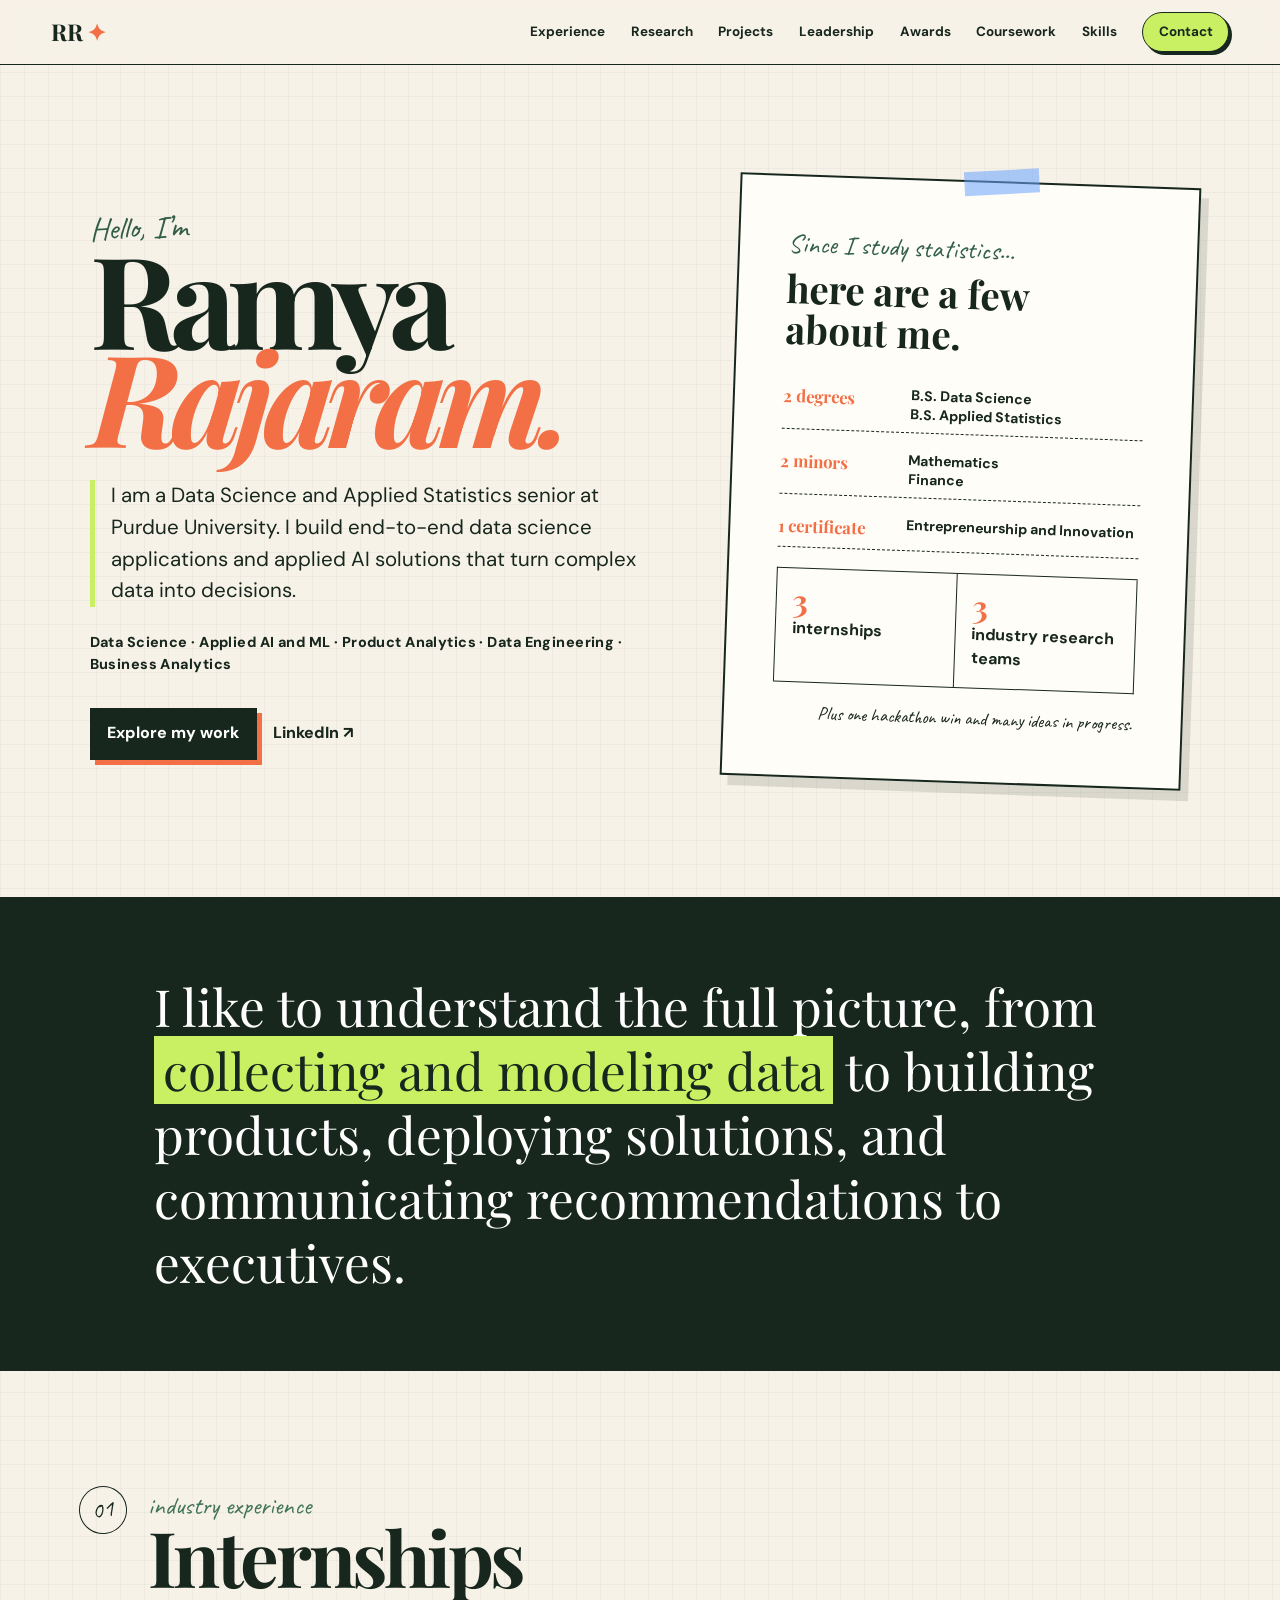
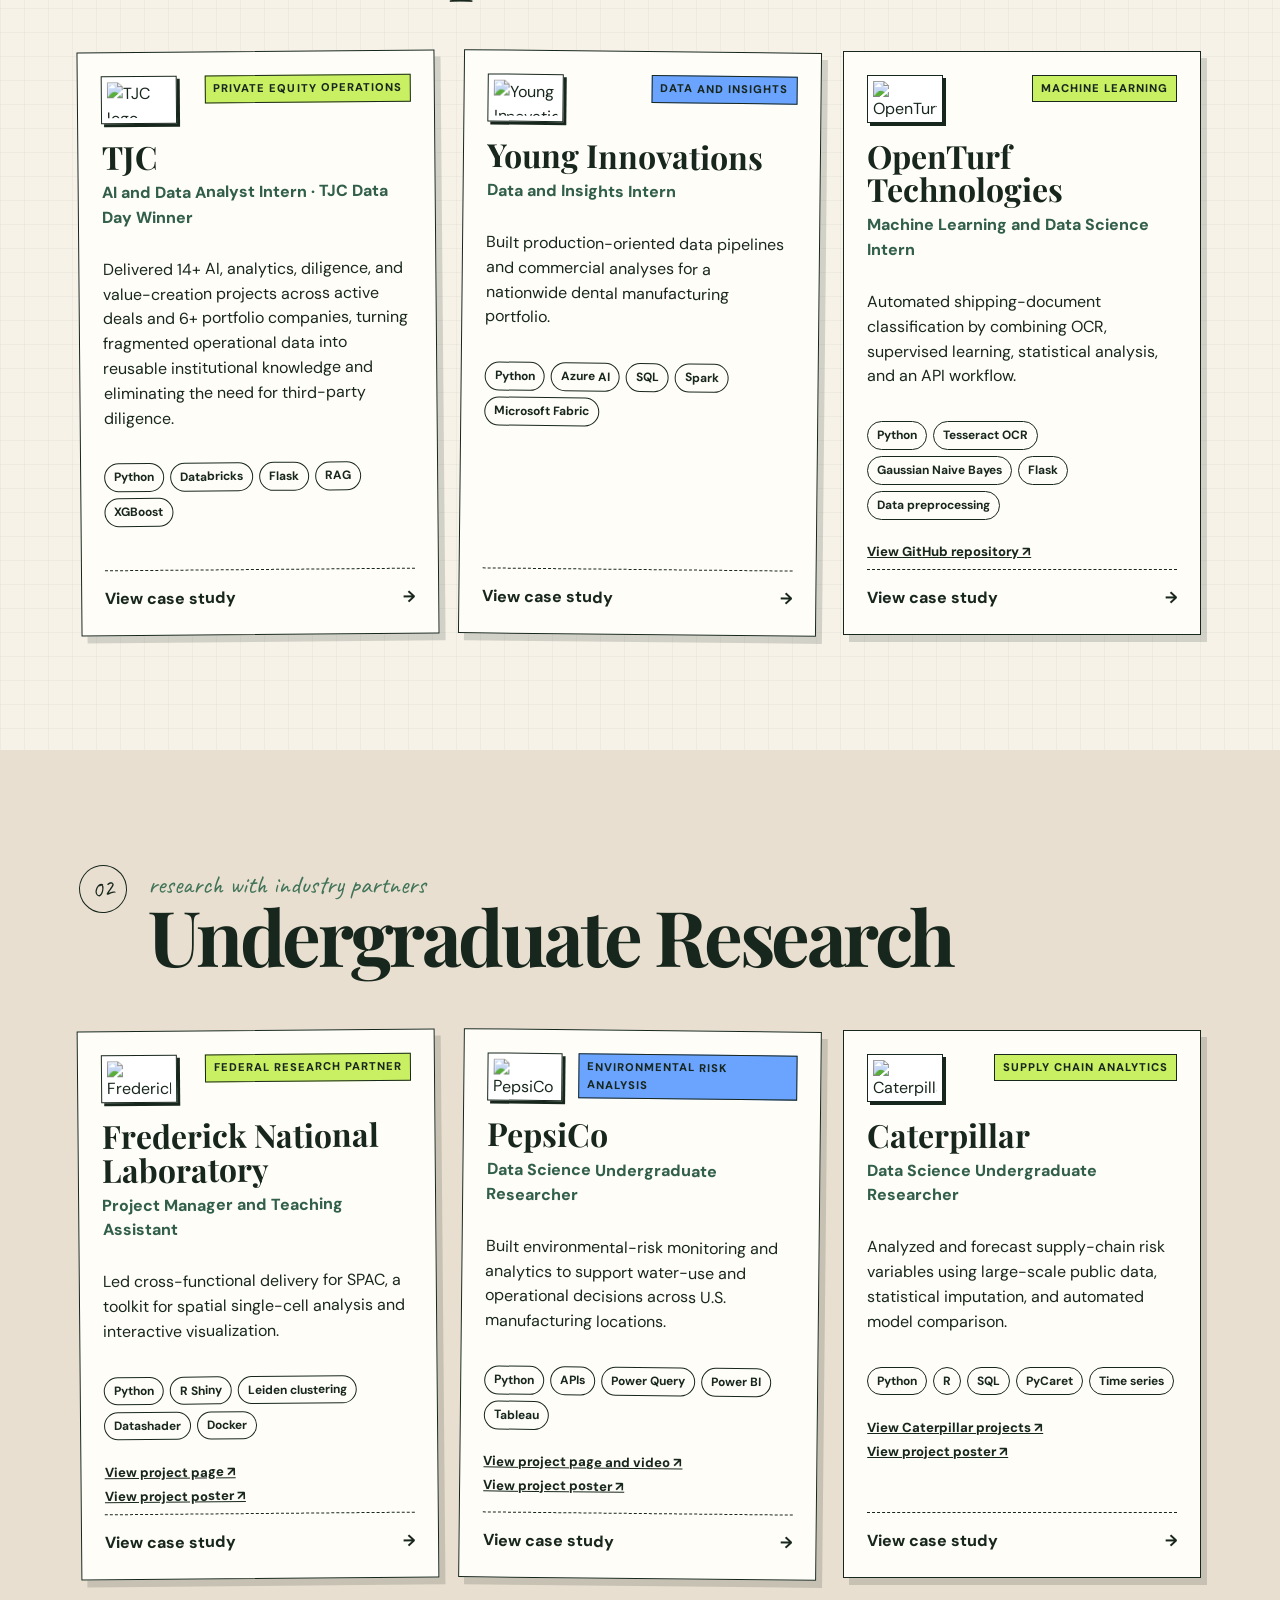
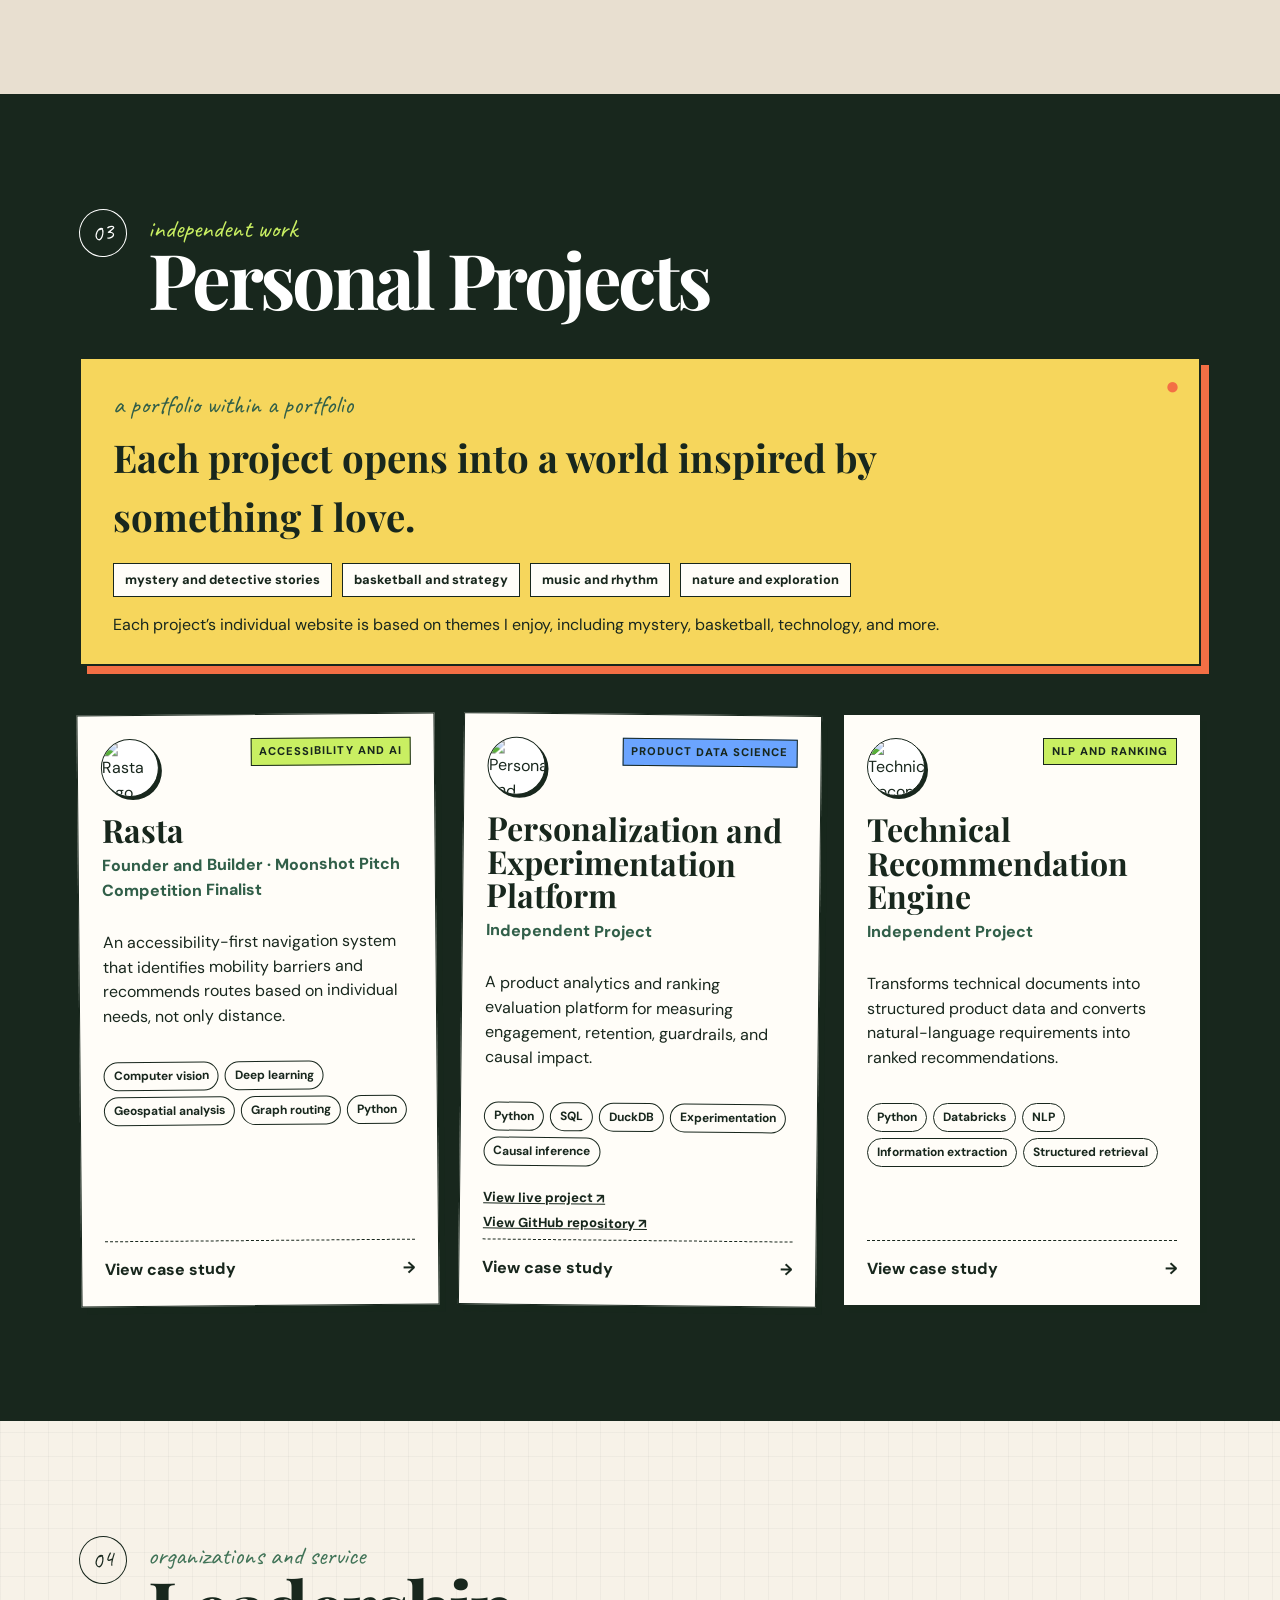
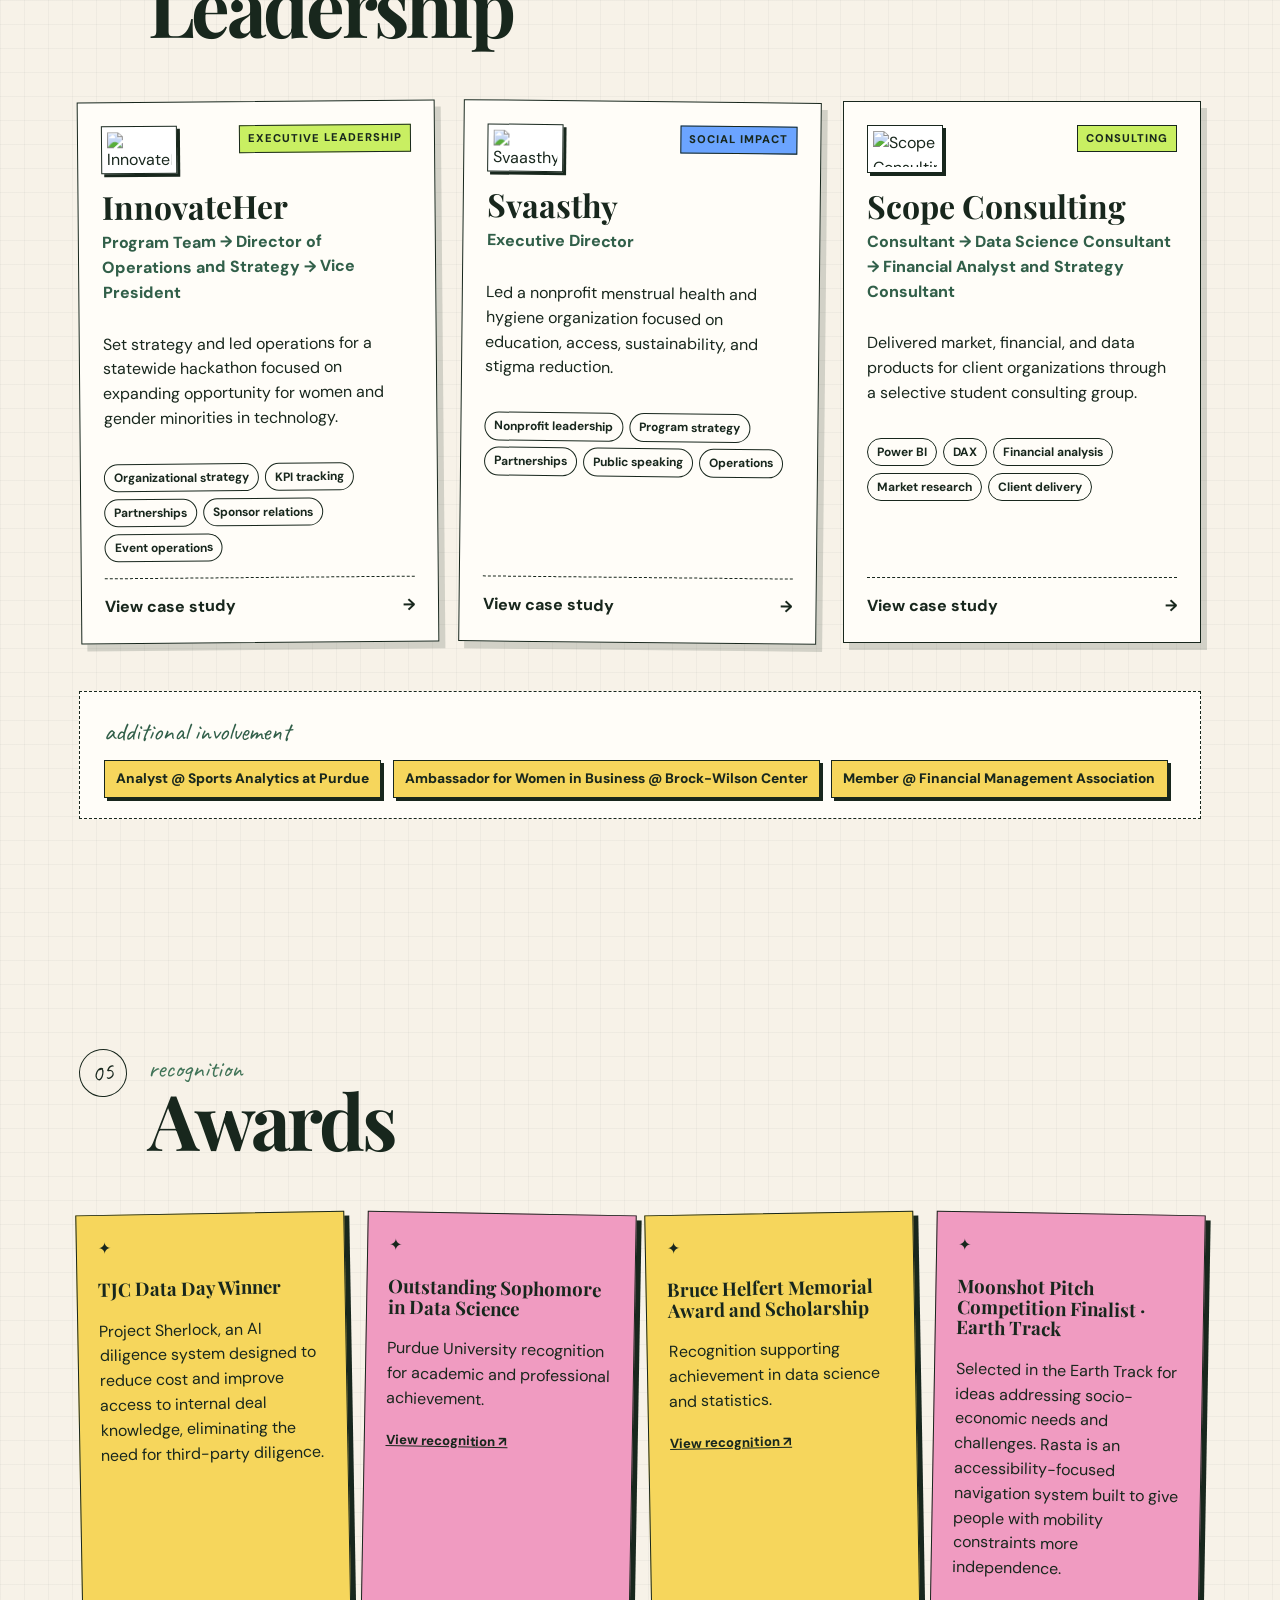
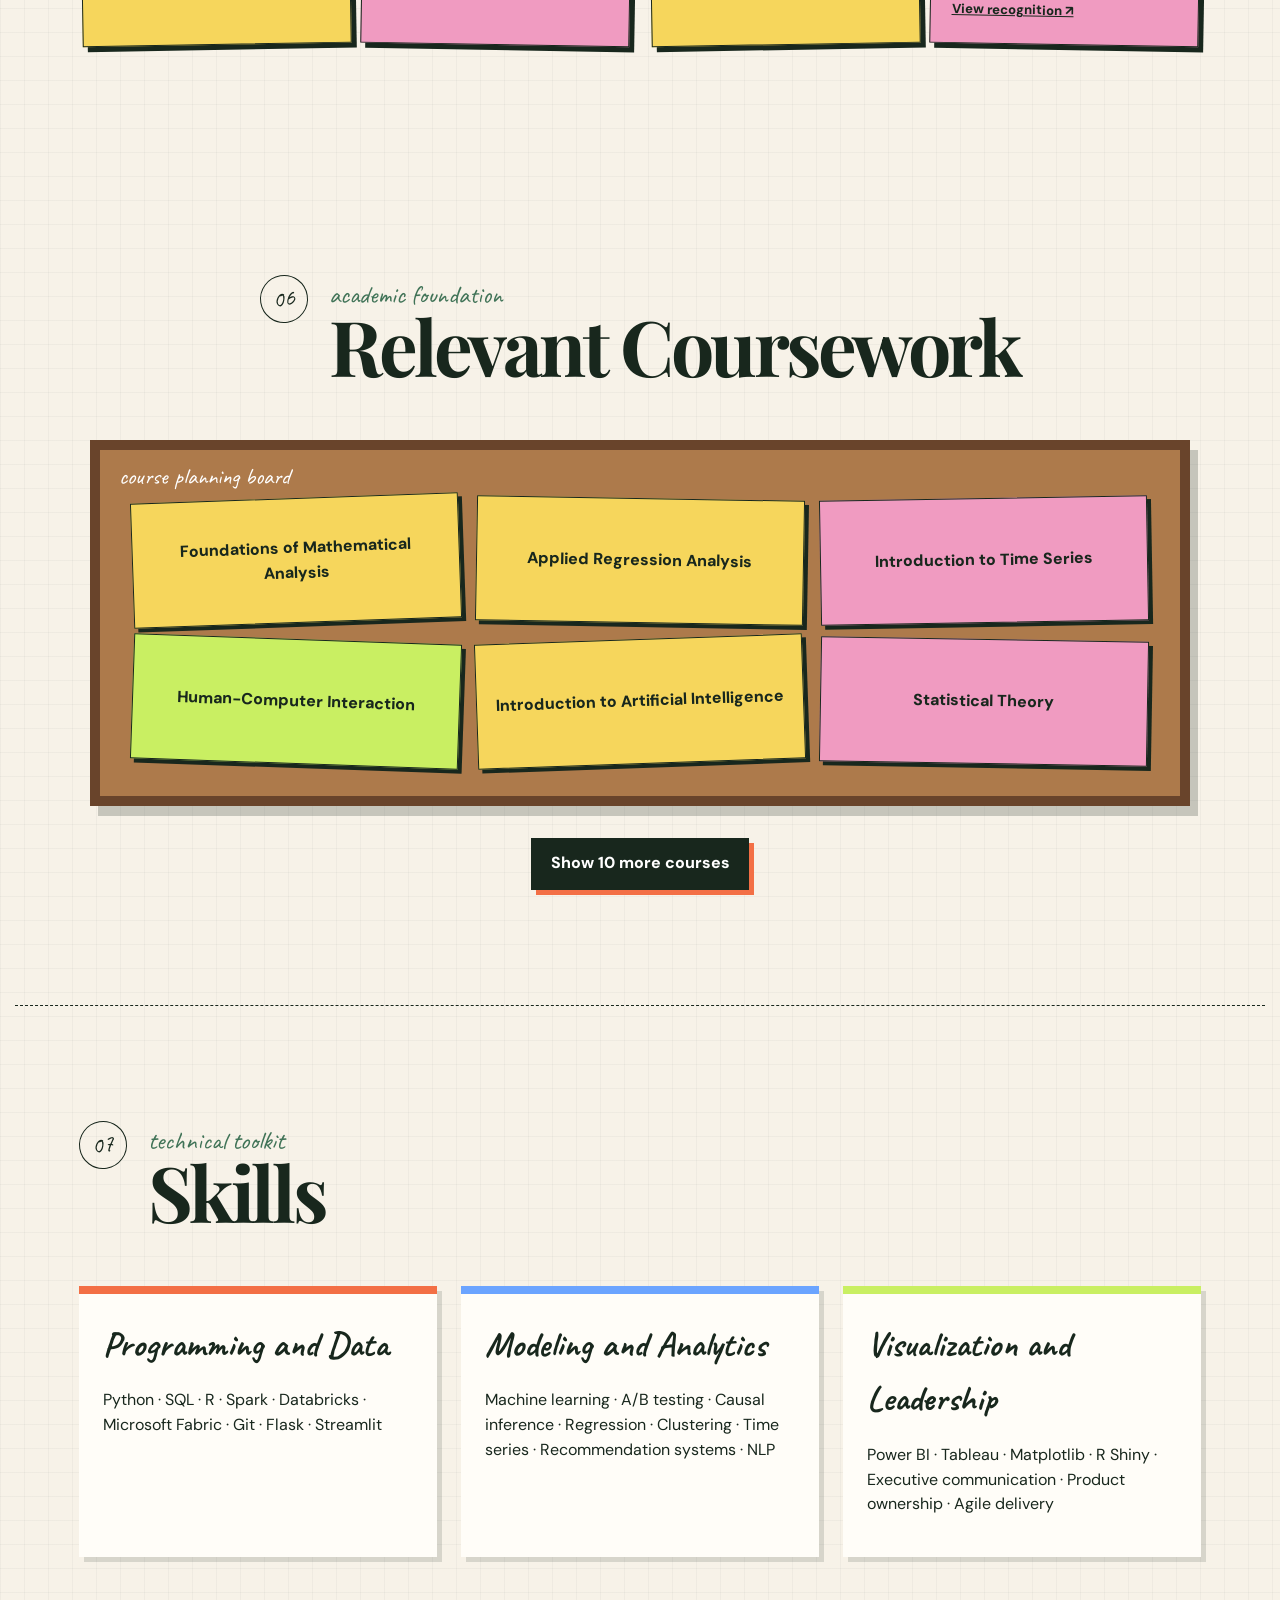
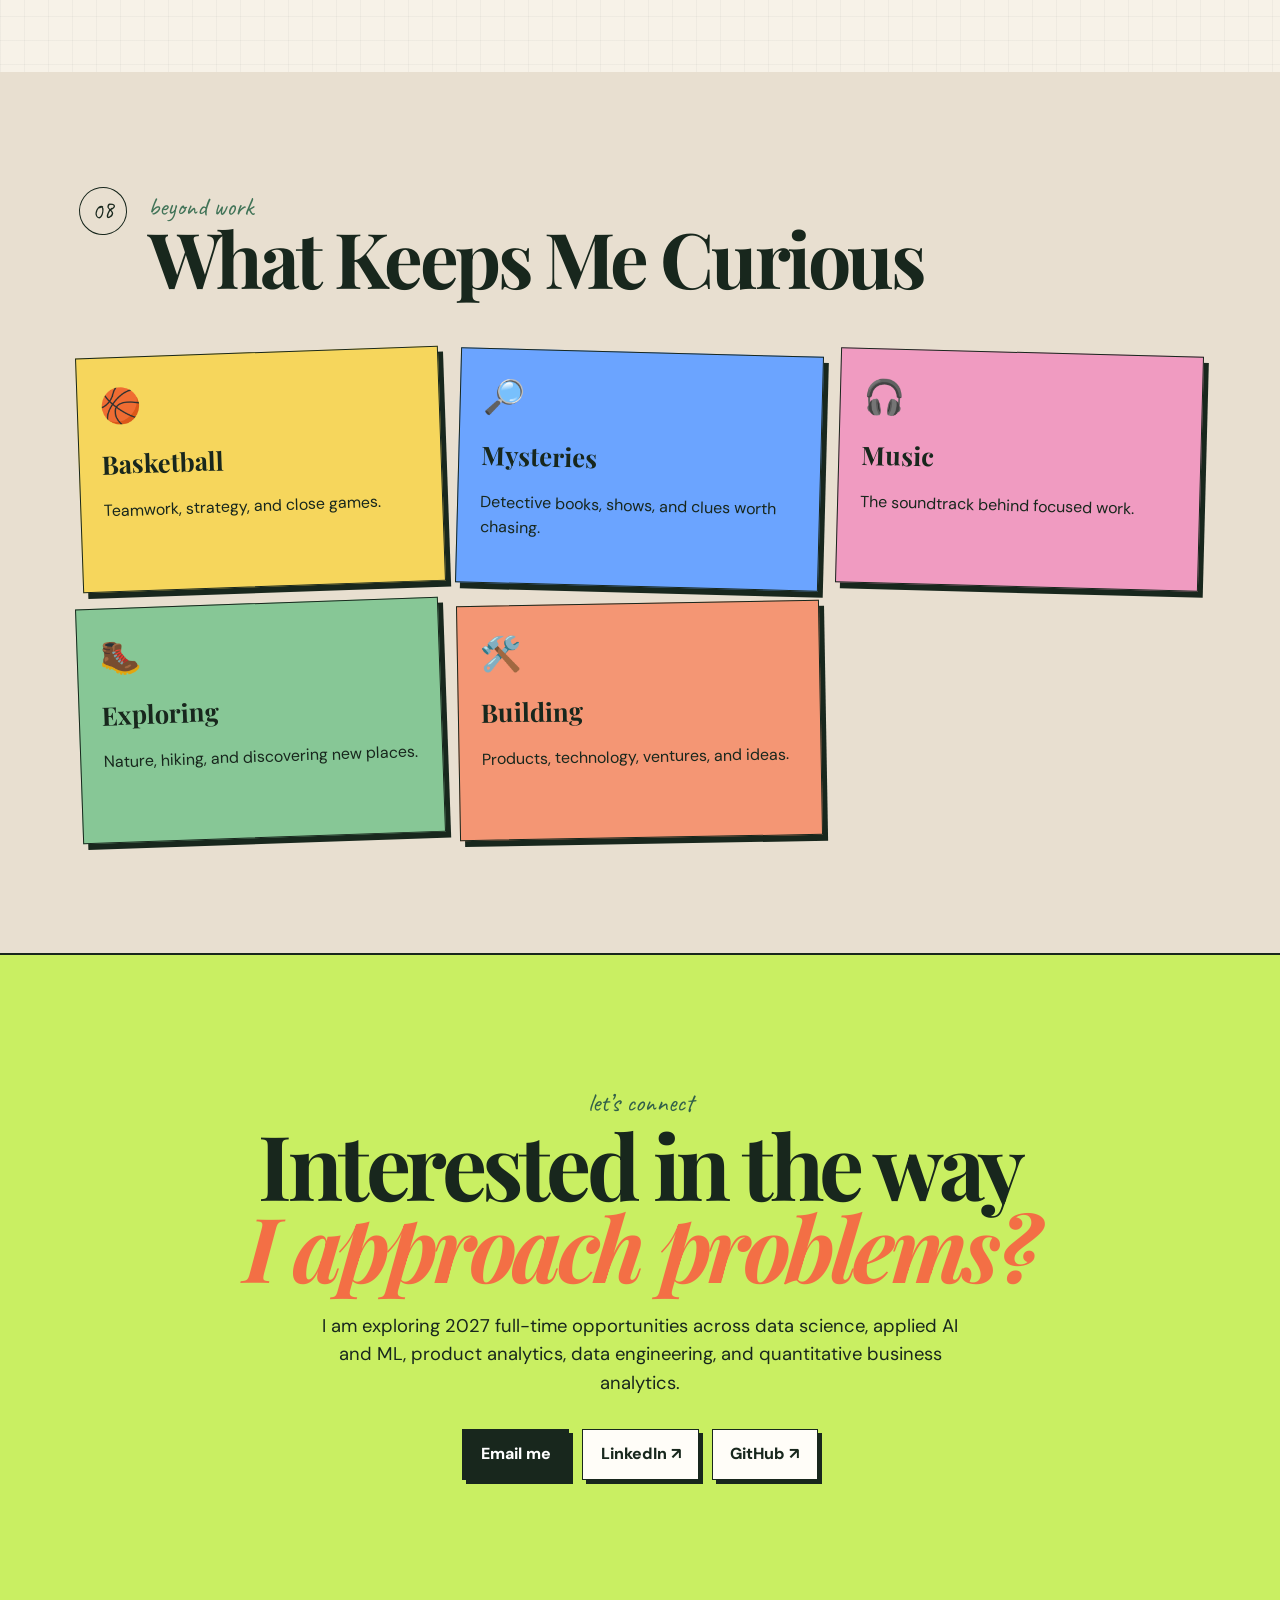
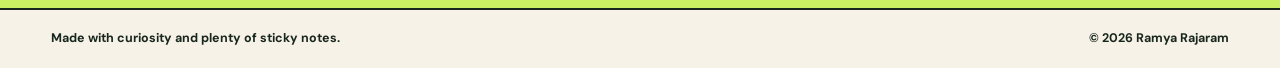
==== index.html @ 597811dc "v2" ====
<!doctype html><html lang="en"><head><meta charset="utf-8"><meta name="viewport" content="width=device-width,initial-scale=1"><meta name="description" content="Ramya Rajaram: data science, applied statistics, machine learning, analytics, and product leadership."><title>Ramya Rajaram | Data Science, Analytics and ML</title><link rel="preconnect" href="https://fonts.googleapis.com"><link rel="preconnect" href="https://fonts.gstatic.com" crossorigin><link href="https://fonts.googleapis.com/css2?family=Caveat:wght@500;600;700&family=DM+Sans:wght@400;500;600;700&family=Playfair+Display:ital,wght@0,700;1,700&display=swap" rel="stylesheet"><link rel="stylesheet" href="styles.css"></head><body>
<a class="skip-link" href="#main">Skip to content</a><header class="site-header"><a class="wordmark" href="#top" aria-label="Ramya Rajaram home">RR<span>✦</span></a><button class="menu-button" aria-expanded="false" aria-controls="site-nav">Explore</button><nav id="site-nav"><a href="#experience">Experience</a><a href="#research">Research</a><a href="#projects">Projects</a><a href="#leadership">Leadership</a><a href="#awards">Awards</a><a href="#coursework">Coursework</a><a href="#skills">Skills</a><a class="contact-pill" href="#contact">Contact</a></nav></header>
<main id="main"><section class="hero" id="top"><div class="hero-copy"><p class="eyebrow">Hello, I’m</p><h1>Ramya<br><span>Rajaram.</span></h1><p class="intro">I am a Data Science and Applied Statistics senior at Purdue University. I build end-to-end data science applications and applied AI solutions that turn complex data into decisions.</p><p class="candidate-line">Data Science · Applied AI and ML · Product Analytics · Data Engineering · Business Analytics</p><div class="hero-actions"><a class="button primary" href="#experience">Explore my work</a><a class="button text-button" href="https://www.linkedin.com/in/ramya-rajaram-6606b0232" target="_blank" rel="noreferrer">LinkedIn ↗</a></div></div><aside class="stats-card"><p class="scribble">Since I study statistics...</p><h2>here are a few<br>about me.</h2><div class="academic-list"><div><strong>2 degrees</strong><span>B.S. Data Science<br>B.S. Applied Statistics</span></div><div><strong>2 minors</strong><span>Mathematics<br>Finance</span></div><div><strong>1 certificate</strong><span>Entrepreneurship and Innovation</span></div></div><div class="stat-grid compact-stats"><div><strong>3</strong><span>internships</span></div><div><strong>3</strong><span>industry research teams</span></div></div><p class="fine-print">Plus one hackathon win and many ideas in progress.</p></aside></section>
<section class="manifesto"><p>I like to understand the full picture, from <mark>collecting and modeling data</mark> to building products, deploying solutions, and communicating recommendations to executives.</p></section>
<section class="page-section portfolio-section" id="experience"><div class="section-heading"><span class="section-number">01</span><div><p class="handwritten">industry experience</p><h2>Internships</h2></div></div><div class="card-grid" id="internship-cards"></div></section>
<section class="page-section portfolio-section research-bg" id="research"><div class="section-heading"><span class="section-number">02</span><div><p class="handwritten">research with industry partners</p><h2>Undergraduate Research</h2></div></div><div class="card-grid" id="research-cards"></div></section>
<section class="page-section projects-section" id="projects"><div class="section-heading light-heading"><span class="section-number">03</span><div><p class="handwritten">independent work</p><h2>Personal Projects</h2></div></div><div class="project-worlds-note"><span class="pin">●</span><p class="handwritten">a portfolio within a portfolio</p><h3>Each project opens into a world inspired by something I love.</h3><div class="interest-reel" aria-label="Project themes inspired by Ramya's interests"><span>mystery and detective stories</span><span>basketball and strategy</span><span>music and rhythm</span><span>nature and exploration</span></div><p>Each project’s individual website is based on themes I enjoy, including mystery, basketball, technology, and more.</p></div><div class="card-grid" id="project-cards"></div></section>
<section class="page-section portfolio-section" id="leadership"><div class="section-heading"><span class="section-number">04</span><div><p class="handwritten">organizations and service</p><h2>Leadership</h2></div></div><div class="card-grid" id="leadership-cards"></div><div class="involvement-note"><p class="handwritten">additional involvement</p><div class="involvement-list"><span>Analyst @ Sports Analytics at Purdue</span><span>Ambassador for Women in Business @ Brock-Wilson Center</span><span>Member @ Financial Management Association</span></div></div></section>
<section class="page-section awards-section" id="awards"><div class="section-heading"><span class="section-number">05</span><div><p class="handwritten">recognition</p><h2>Awards</h2></div></div><div class="award-grid" id="award-cards"></div></section>
<section class="page-section coursework-section" id="coursework"><div class="section-heading"><span class="section-number">06</span><div><p class="handwritten">academic foundation</p><h2>Relevant Coursework</h2></div></div><div class="course-board-frame"><span class="board-label handwritten">course planning board</span><div class="sticky-board home-board" id="course-board-home"></div></div><button class="course-button" id="open-courses" aria-expanded="false">Show more coursework</button></section>
<section class="page-section skills-section" id="skills"><div class="section-heading"><span class="section-number">07</span><div><p class="handwritten">technical toolkit</p><h2>Skills</h2></div></div><div class="skills-board"><article><h3>Programming and Data</h3><p>Python · SQL · R · Spark · Databricks · Microsoft Fabric · Git · Flask · Streamlit</p></article><article><h3>Modeling and Analytics</h3><p>Machine learning · A/B testing · Causal inference · Regression · Clustering · Time series · Recommendation systems · NLP</p></article><article><h3>Visualization and Leadership</h3><p>Power BI · Tableau · Matplotlib · R Shiny · Executive communication · Product ownership · Agile delivery</p></article></div></section>
<section class="page-section hobbies-section" id="hobbies"><div class="section-heading"><span class="section-number">08</span><div><p class="handwritten">beyond work</p><h2>What Keeps Me Curious</h2></div></div><div class="hobby-wall"><article class="hobby yellow"><span>🏀</span><h3>Basketball</h3><p>Teamwork, strategy, and close games.</p></article><article class="hobby blue"><span>🔎</span><h3>Mysteries</h3><p>Detective books, shows, and clues worth chasing.</p></article><article class="hobby pink"><span>🎧</span><h3>Music</h3><p>The soundtrack behind focused work.</p></article><article class="hobby green"><span>🥾</span><h3>Exploring</h3><p>Nature, hiking, and discovering new places.</p></article><article class="hobby coral"><span>🛠️</span><h3>Building</h3><p>Products, technology, ventures, and ideas.</p></article></div></section>
<section class="contact-section" id="contact"><p class="handwritten">let’s connect</p><h2>Interested in the way<br><em>I approach problems?</em></h2><p>I am exploring 2027 full-time opportunities across data science, applied AI and ML, product analytics, data engineering, and quantitative business analytics.</p><div class="contact-actions"><a href="mailto:ramyarakr4@gmail.com">Email me</a><a href="https://www.linkedin.com/in/ramya-rajaram-6606b0232" target="_blank" rel="noreferrer">LinkedIn ↗</a><a href="https://github.com/ramyarakr" target="_blank" rel="noreferrer">GitHub ↗</a></div></section></main>
<footer><span>Made with curiosity and plenty of sticky notes.</span><span>© <span id="year"></span> Ramya Rajaram</span></footer><script src="content.js"></script><script src="script.js"></script></body></html>
---- styles.css ----
:root{--ink:#18271d;--paper:#f7f2e8;--cream:#fffdf8;--lime:#c9ef62;--orange:#f36f45;--blue:#6ba4ff;--pink:#f09bc1;--yellow:#f6d65c;--green:#87c796;--line:rgba(24,39,29,.22);--shadow:8px 10px 0 rgba(24,39,29,.13)}

*{box-sizing:border-box}
html{scroll-behavior:smooth}
body{margin:0;background:var(--paper);color:var(--ink);font-family:"DM Sans",sans-serif;font-size:16px;line-height:1.55;background-image:linear-gradient(rgba(24,39,29,.035) 1px,transparent 1px),linear-gradient(90deg,rgba(24,39,29,.035) 1px,transparent 1px);background-size:24px 24px}
a{color:inherit}
button{font:inherit}
.skip-link{position:absolute;top:-80px;left:1rem;background:var(--ink);color:white;padding:.7rem 1rem;z-index:100}
.skip-link:focus{top:1rem}
.site-header{position:sticky;top:0;z-index:50;display:flex;align-items:center;justify-content:space-between;padding:.75rem clamp(1rem,4vw,4rem);border-bottom:1.5px solid var(--ink);background:rgba(247,242,232,.94);backdrop-filter:blur(12px)}
.wordmark{display:flex;align-items:center;gap:.25rem;font-family:"Playfair Display",serif;font-size:1.45rem;font-weight:700;text-decoration:none}
.wordmark span{color:var(--orange)}
nav{display:flex;align-items:center;gap:clamp(.75rem,2vw,1.7rem)}
nav a{font-size:.84rem;font-weight:700;text-decoration:none;white-space:nowrap}
nav a:not(.contact-pill):hover{text-decoration:underline;text-decoration-thickness:2px;text-underline-offset:5px}
.contact-pill{padding:.55rem .95rem;border:1.5px solid var(--ink);border-radius:999px;background:var(--lime);box-shadow:3px 3px 0 var(--ink)}
.menu-button{display:none;border:1.5px solid var(--ink);background:var(--cream);padding:.45rem .7rem;font-weight:700}
.hero{min-height:calc(100vh - 68px);position:relative;display:grid;grid-template-columns:1.1fr .9fr;align-items:center;gap:clamp(2rem,6vw,7rem);max-width:1400px;margin:auto;padding:clamp(4rem,8vw,8rem) clamp(1.25rem,7vw,7rem);overflow:hidden}
.hero-copy{position:relative;z-index:2}
.eyebrow,.handwritten,.scribble{font-family:"Caveat",cursive}
.eyebrow{font-size:2rem;margin:0 0 -.3rem;color:#325e47;transform:rotate(-2deg);display:inline-block}
.hero h1{font-family:"Playfair Display",serif;font-size:clamp(4.6rem,10vw,9rem);line-height:.77;letter-spacing:-.07em;margin:0 0 2.2rem}
.hero h1 span{color:var(--orange);font-style:italic}
.intro{font-size:clamp(1.05rem,1.6vw,1.28rem);max-width:670px;border-left:5px solid var(--lime);padding-left:1rem}
.hero-actions{display:flex;gap:1rem;align-items:center;margin-top:2rem;flex-wrap:wrap}
.button{font-weight:800;text-decoration:none}
.primary{background:var(--ink);color:white;padding:.85rem 1.1rem;box-shadow:5px 5px 0 var(--orange)}
.text-button span{font-size:1.3rem}
.stats-card{position:relative;background:var(--cream);padding:clamp(1.6rem,4vw,3rem);border:2px solid var(--ink);box-shadow:var(--shadow);transform:rotate(2deg)}
.stats-card:after{content:"";position:absolute;width:75px;height:24px;background:rgba(107,164,255,.55);top:-13px;right:35%;transform:rotate(-5deg)}
.scribble{font-size:1.65rem;margin:0;color:#315f49}
.stats-card h2{font-family:"Playfair Display",serif;font-size:clamp(1.8rem,3vw,2.8rem);line-height:1.05;margin:.15rem 0 1.6rem}
.stat-grid{display:grid;grid-template-columns:1fr 1fr;border-top:1.5px solid var(--ink);border-left:1.5px solid var(--ink)}
.stat-grid div{display:flex;flex-direction:column;padding:1rem;border-right:1.5px solid var(--ink);border-bottom:1.5px solid var(--ink)}
.stat-grid strong{font-family:"Playfair Display",serif;color:var(--orange);font-size:2.6rem;line-height:1}
.stat-grid span{font-weight:700}
.fine-print{font-family:"Caveat",cursive;font-size:1.15rem;margin:1rem 0 0;text-align:right}
.tape-one{position:absolute;right:3%;bottom:12%;width:120px;height:32px;background:rgba(246,214,92,.65);transform:rotate(-40deg)}
.doodle-arrow{position:absolute;bottom:7%;left:52%;font-family:"Caveat",cursive;font-size:5rem;transform:rotate(30deg);color:var(--orange)}
.manifesto{background:var(--ink);color:white;padding:clamp(3rem,6vw,6rem) clamp(1.5rem,12vw,12rem)}
.manifesto p{max-width:1120px;margin:auto;font-family:"Playfair Display",serif;font-size:clamp(1.8rem,4vw,3.7rem);line-height:1.25}
.manifesto mark{background:var(--lime);color:var(--ink);padding:0 .18em}
.page-section{max-width:1250px;margin:auto;padding:clamp(5rem,9vw,9rem) clamp(1.25rem,5vw,4rem);scroll-margin-top:65px}
.section-heading{display:flex;align-items:flex-start;gap:1.3rem;margin-bottom:3.5rem}
.section-number{font-family:"Caveat",cursive;font-size:1.5rem;border:1.5px solid var(--ink);border-radius:50%;width:48px;height:48px;display:grid;place-items:center;transform:rotate(-9deg);flex:0 0 auto}
.handwritten{font-size:1.6rem;color:#407357;margin:0 0 -.5rem}
.section-heading h2{font-family:"Playfair Display",serif;font-size:clamp(2.8rem,6vw,5.5rem);line-height:1;margin:0;letter-spacing:-.045em}
.timeline{display:grid;grid-template-columns:repeat(3,1fr);gap:2rem}
.experience-card{background:var(--cream);border:1.5px solid var(--ink);padding:1.7rem;box-shadow:7px 7px 0 rgba(24,39,29,.13);position:relative}
.experience-card:before{content:"";position:absolute;height:23px;width:70px;background:rgba(240,155,193,.55);top:-12px;left:calc(50% - 35px)}
.tilt-left{transform:rotate(-1deg)}
.tilt-right{transform:rotate(1.5deg)}
.card-label{display:inline-block;font-size:.72rem;letter-spacing:.13em;font-weight:800;padding:.3rem .5rem;border:1px solid var(--ink);margin:0}
.industry{background:var(--blue)}
.research{background:var(--lime)}
.leadership{background:var(--yellow)}
.experience-card h3{font-family:"Playfair Display",serif;font-size:1.7rem;line-height:1.1;margin:1rem 0 .2rem}
.organization{font-weight:800;margin-top:0;color:#315f49}
.experience-card ul{padding-left:1.1rem;margin-bottom:0;font-size:.92rem}
.projects-section{max-width:none;background:var(--ink);color:white;padding-left:max(1.25rem,calc((100vw - 1250px)/2 + 4rem));padding-right:max(1.25rem,calc((100vw - 1250px)/2 + 4rem))}
.light-heading .section-number{border-color:white}
.light-heading .handwritten{color:var(--lime)}
.project-grid{display:grid;grid-template-columns:1.2fr 1fr;gap:1.5rem}
.project-card{background:var(--cream);color:var(--ink);padding:1.5rem;border:2px solid white;box-shadow:7px 7px 0 var(--orange)}
.project-card.featured{grid-row:span 2}
.project-top{display:flex;justify-content:space-between;font-size:.74rem;font-weight:800;letter-spacing:.1em}
.project-card h3{font-family:"Playfair Display",serif;font-size:clamp(1.8rem,3vw,3rem);line-height:1.05;margin:1.4rem 0 .7rem}
.project-card p{max-width:680px}
.tags{display:flex;gap:.5rem;flex-wrap:wrap;margin-top:1.2rem}
.tags span{border:1px solid var(--ink);border-radius:999px;padding:.25rem .55rem;font-size:.72rem;font-weight:700}
.project-visual{margin:1.5rem 0 1rem;min-height:135px;background:#e9e2d5;border:1.5px solid var(--ink);position:relative;overflow:hidden}
.featured .project-visual{min-height:330px}
.route-visual{display:flex;align-items:center;justify-content:center;gap:.7rem;background:repeating-linear-gradient(45deg,#e7f1dd,#e7f1dd 14px,#dce9d2 14px,#dce9d2 28px)}
.route-visual span{width:45px;height:45px;border-radius:50%;background:var(--ink);color:white;display:grid;place-items:center;font-weight:800;z-index:2}
.route-visual i{height:5px;min-width:60px;background:var(--orange)}
.route-visual b{background:white;border:2px solid var(--orange);padding:.3rem;transform:rotate(-5deg)}
.route-visual em{position:absolute;bottom:20%;left:25%;font-family:"Caveat";font-size:1.6rem;color:#245d3e;transform:rotate(-8deg)}
.experiment-visual{display:flex;align-items:center;justify-content:center;gap:2rem;background:var(--yellow)}
.experiment-visual div{width:54px;height:54px;border:2px solid var(--ink);display:grid;place-items:center;background:white;font-family:"Playfair Display";font-size:1.6rem}
.experiment-visual p{position:absolute;bottom:-5px;font-family:"Caveat";font-size:1.35rem;transform:rotate(-4deg)}
.nlp-visual{display:flex;align-items:center;justify-content:center;gap:1rem;background:var(--blue)}
.nlp-visual>p{background:white;padding:.5rem;transform:rotate(-3deg)}
.nlp-visual ol{font-size:.78rem;margin:0;padding:.7rem 1rem .7rem 2rem;background:var(--cream);border:1px solid var(--ink)}
.split-section{display:grid;grid-template-columns:.8fr 1.2fr;gap:4rem;align-items:center}
.compact-heading{margin:0}
.course-cloud{display:flex;flex-wrap:wrap;gap:.8rem}
.course-cloud span{padding:.7rem 1rem;border:1.5px solid var(--ink);background:var(--cream);box-shadow:3px 3px 0 var(--ink);font-weight:700;transform:rotate(-1deg)}
.course-cloud span:nth-child(3n){background:var(--lime);transform:rotate(2deg)}
.course-cloud span:nth-child(4n){background:var(--pink)}
.skills-section{border-top:1.5px dashed var(--ink)}
.skills-board{display:grid;grid-template-columns:repeat(3,1fr);gap:1.5rem}
.skills-board article{border-top:8px solid var(--orange);background:var(--cream);padding:1.5rem;box-shadow:5px 5px 0 rgba(24,39,29,.14)}
.skills-board article:nth-child(2){border-color:var(--blue)}
.skills-board article:nth-child(3){border-color:var(--lime)}
.skills-board h3{font-family:"Caveat";font-size:2.2rem;margin:0}
.hobbies-section{max-width:none;background:#e8dfd0;padding-left:max(1.25rem,calc((100vw - 1250px)/2 + 4rem));padding-right:max(1.25rem,calc((100vw - 1250px)/2 + 4rem))}
.hobbies-intro{max-width:650px;font-size:1.15rem;margin-top:-2rem;margin-bottom:3rem}
.hobby-wall{display:grid;grid-template-columns:repeat(6,1fr);gap:1rem;align-items:start}
.hobby{min-height:235px;padding:1.4rem;border:1.5px solid var(--ink);box-shadow:5px 6px 0 var(--ink)}
.hobby:nth-child(1),.hobby:nth-child(4){grid-column:span 2;transform:rotate(-2deg)}
.hobby:nth-child(2),.hobby:nth-child(3){grid-column:span 2;transform:rotate(1.5deg)}
.hobby:nth-child(5){grid-column:3/span 2;transform:rotate(-1deg)}
.hobby>span{font-size:2.1rem}
.hobby h3{font-family:"Playfair Display";font-size:1.6rem;margin:.7rem 0 .3rem}
.yellow{background:var(--yellow)}
.blue{background:var(--blue)}
.pink{background:var(--pink)}
.green{background:var(--green)}
.coral{background:#f49674}
.contact-section{text-align:center;background:var(--lime);padding:clamp(5rem,10vw,9rem) 1.5rem;border-top:2px solid var(--ink);border-bottom:2px solid var(--ink)}
.contact-section .handwritten{color:#315f49}
.contact-section h2{font-family:"Playfair Display";font-size:clamp(3rem,7vw,6.5rem);line-height:.92;letter-spacing:-.05em;margin:.5rem auto 1.5rem}
.contact-section h2 em{color:var(--orange)}
.contact-section>p:not(.handwritten):not(.contact-note){max-width:660px;margin:0 auto 2rem;font-size:1.15rem}
.contact-actions{display:flex;justify-content:center;gap:.8rem;flex-wrap:wrap}
.contact-actions a{padding:.75rem 1.1rem;border:1.5px solid var(--ink);background:var(--cream);box-shadow:4px 4px 0 var(--ink);font-weight:800;text-decoration:none}
.contact-actions a:first-child{background:var(--ink);color:white}
.contact-note{font-family:"Caveat";font-size:1.25rem;margin-top:2rem}
footer{display:flex;justify-content:space-between;padding:1.2rem clamp(1rem,4vw,4rem);font-size:.78rem;font-weight:700;background:var(--paper)}

@media(max-width:900px){.menu-button{display:block}
.site-header nav{display:none;position:absolute;top:100%;left:0;right:0;padding:1rem;background:var(--paper);border-bottom:1.5px solid var(--ink);flex-direction:column;align-items:stretch}
.site-header nav.open{display:flex}
.site-header nav a{padding:.45rem}
.contact-pill{text-align:center}
.hero{grid-template-columns:1fr;padding-top:4rem}
.stats-card{max-width:600px}
.doodle-arrow{display:none}
.timeline,.skills-board{grid-template-columns:1fr}
.experience-card{transform:none}
.project-grid{grid-template-columns:1fr}
.project-card.featured{grid-row:auto}
.featured .project-visual{min-height:220px}
.split-section{grid-template-columns:1fr;gap:2.5rem}
.hobby-wall{grid-template-columns:repeat(2,1fr)}
.hobby:nth-child(n){grid-column:span 1;transform:none}
}

@media(max-width:560px){.hero h1{font-size:4.6rem}
.hero{padding-left:1.1rem;padding-right:1.1rem}
.stat-grid strong{font-size:2rem}
.section-heading{gap:.7rem}
.section-number{width:40px;height:40px}
.section-heading h2{font-size:2.7rem}
.project-card{padding:1.1rem}
.route-visual i{min-width:25px}
.route-visual b{font-size:.7rem}
.skills-board{gap:1rem}
.hobby-wall{grid-template-columns:1fr}
.hobby{min-height:0}
.contact-actions{flex-direction:column;max-width:300px;margin:auto}
footer{flex-direction:column;gap:.35rem}
.manifesto{padding:3.5rem 1.4rem}
.manifesto p{font-size:1.8rem}
}

@media(prefers-reduced-motion:reduce){html{scroll-behavior:auto}
}

.candidate-line{font-size:.9rem;font-weight:800;letter-spacing:.03em;max-width:720px;margin-top:1.5rem}
.portfolio-section{max-width:1250px}
.research-bg{max-width:none;background:#e8dfd0;padding-left:max(1.25rem,calc((100vw - 1250px)/2 + 4rem));padding-right:max(1.25rem,calc((100vw - 1250px)/2 + 4rem))}
.card-grid{display:grid;grid-template-columns:repeat(3,1fr);gap:1.5rem}
.portfolio-card{display:flex;flex-direction:column;min-height:420px;background:var(--cream);color:var(--ink);border:1.5px solid var(--ink);padding:1.45rem;box-shadow:6px 7px 0 rgba(24,39,29,.16);cursor:pointer;transition:transform .18s ease,box-shadow .18s ease}
.portfolio-card:nth-child(3n+1){transform:rotate(-.5deg)}
.portfolio-card:nth-child(3n+2){transform:rotate(.6deg)}
.portfolio-card:hover,.portfolio-card:focus-visible{transform:translateY(-6px);box-shadow:9px 12px 0 var(--orange);outline:none}
.card-kicker{align-self:flex-start;background:var(--lime);border:1px solid var(--ink);padding:.25rem .5rem;font-size:.7rem;font-weight:800;letter-spacing:.09em;text-transform:uppercase}
.portfolio-card:nth-child(even) .card-kicker{background:var(--blue)}
.portfolio-card h3{font-family:"Playfair Display",serif;font-size:2rem;line-height:1.05;margin:1rem 0 .25rem}
.card-role{font-weight:800;color:#315f49;margin:.2rem 0 .7rem}
.skill-list,.detail-skills{display:flex;flex-wrap:wrap;gap:.4rem;margin:1rem 0}
.skill-list span,.detail-skills span{border:1px solid var(--ink);border-radius:999px;padding:.25rem .55rem;font-size:.75rem;font-weight:700}
.inline-links{display:flex;flex-direction:column;gap:.25rem;margin:.4rem 0}
.inline-links a{font-size:.82rem;font-weight:800}
.read-more{display:flex;justify-content:space-between;margin-top:auto;padding-top:1rem;border-top:1px dashed var(--ink);font-weight:800;text-decoration:none}
.award-grid{display:grid;grid-template-columns:repeat(4,1fr);gap:1rem}
.award-card{background:var(--yellow);border:1.5px solid var(--ink);padding:1.3rem;box-shadow:5px 5px 0 var(--ink);transform:rotate(-1deg)}
.award-card:nth-child(even){background:var(--pink);transform:rotate(1deg)}
.award-card h3{font-family:"Playfair Display";line-height:1.1}
.award-card a{font-weight:800;font-size:.82rem}
.coursework-section{text-align:center}
.coursework-section .section-heading{justify-content:center;text-align:left}
.course-preview{display:flex;justify-content:center;gap:.75rem;flex-wrap:wrap;max-width:900px;margin:auto}
.course-preview span,.sticky-board span{display:grid;place-items:center;background:var(--yellow);border:1px solid var(--ink);box-shadow:4px 4px 0 var(--ink);font-weight:800;padding:1rem;min-height:80px}
.course-preview span:nth-child(even){background:var(--blue)}
.course-button{margin-top:2rem;background:var(--ink);color:white;border:0;padding:.85rem 1.2rem;font-weight:800;box-shadow:5px 5px 0 var(--orange);cursor:pointer}
.course-dialog{width:min(1000px,92vw);max-height:88vh;background:#e8dfd0;border:2px solid var(--ink);padding:clamp(1.5rem,4vw,3rem);box-shadow:12px 12px 0 rgba(0,0,0,.3)}
.course-dialog::backdrop{background:rgba(24,39,29,.72)}
.course-dialog>button{position:absolute;right:1rem;top:.7rem;border:0;background:transparent;font-size:2rem;cursor:pointer}
.course-dialog h2{font-family:"Playfair Display";font-size:clamp(2.3rem,5vw,4rem);margin:.2rem 0 2rem}
.sticky-board{display:grid;grid-template-columns:repeat(4,1fr);gap:1rem}
.sticky-board span{transform:rotate(var(--r));min-height:125px}
.sticky-board span:nth-child(3n){background:var(--pink)}
.sticky-board span:nth-child(4n){background:var(--lime)}

.detail-body{background:#e8dfd0}
.detail-main{max-width:1180px;margin:auto;padding:clamp(3rem,7vw,7rem) clamp(1.2rem,5vw,4rem)}
.detail-hero{background:var(--cream);border:2px solid var(--ink);box-shadow:10px 12px 0 var(--ink);padding:clamp(2rem,6vw,5rem);margin-bottom:3rem}
.back-link{display:inline-block;font-weight:800;margin-bottom:2rem}
.detail-hero .eyebrow{font-size:1.4rem}
.detail-hero h1{font-family:"Playfair Display";font-size:clamp(3.5rem,8vw,7.2rem);letter-spacing:-.055em;line-height:.9;margin:0;color:var(--orange)}
.detail-role{font-size:1.35rem;font-weight:800;margin:1.5rem 0 .1rem}
.detail-date{color:#315f49;font-weight:700}
.detail-summary{font-size:clamp(1.15rem,2vw,1.5rem);max-width:850px;border-left:6px solid var(--lime);padding-left:1rem;margin:2rem 0}
.metric-strip{display:grid;grid-template-columns:repeat(3,1fr);background:var(--ink);color:white;margin-bottom:4rem}
.metric-strip div{padding:1.4rem;font-family:"Playfair Display";font-size:1.25rem;text-align:center;border-right:1px solid rgba(255,255,255,.3)}
.case-sections{display:grid;gap:1.5rem}
.case-sections section{display:grid;grid-template-columns:65px 1fr;gap:1.5rem;background:var(--cream);padding:clamp(1.4rem,4vw,2.5rem);border:1.5px solid var(--ink)}
.case-sections section>span{font-family:"Caveat";font-size:1.7rem;color:var(--orange)}
.case-sections h2,.detail-links h2{font-family:"Playfair Display";font-size:2rem;margin:0 0 .5rem}
.case-sections p{font-size:1.08rem;margin:0;max-width:900px}
.detail-links{margin:4rem 0;background:var(--lime);border:1.5px solid var(--ink);padding:2rem;box-shadow:7px 7px 0 var(--ink)}
.detail-links>div{display:flex;gap:.75rem;flex-wrap:wrap}
.detail-links a{background:var(--cream);border:1px solid var(--ink);padding:.7rem 1rem;font-weight:800;text-decoration:none}
.case-nav{display:flex;justify-content:space-between;border-top:2px solid var(--ink);padding-top:1.5rem}
.case-nav a{font-weight:800}
.detail-error{min-height:60vh;display:grid;place-content:center;text-align:center}

@media(max-width:900px){.card-grid{grid-template-columns:1fr 1fr}
.award-grid{grid-template-columns:1fr 1fr}
.sticky-board{grid-template-columns:1fr 1fr}
.portfolio-card{min-height:380px}
.metric-strip{grid-template-columns:1fr}
}

@media(max-width:560px){.card-grid,.award-grid,.sticky-board{grid-template-columns:1fr}
.portfolio-card{min-height:0;transform:none!important}
.detail-body .site-header nav{display:flex;position:static;padding:0;border:0;background:transparent}
.detail-body .site-header nav a:not(.contact-pill){display:none}
.case-sections section{grid-template-columns:1fr;gap:.2rem}
.case-nav{flex-direction:column;gap:1rem}
.course-preview span{width:100%}
}

.involvement-note{margin-top:3rem;padding:1.25rem 1.5rem;border:1.5px dashed var(--ink);background:var(--cream)}
.involvement-note .handwritten{margin:0;color:#315f49}
.involvement-note p:last-child{font-weight:800;margin:.2rem 0 0}

.academic-list{display:grid;gap:.65rem;margin:1rem 0 1.2rem}
.academic-list>div{display:grid;grid-template-columns:115px 1fr;gap:.8rem;border-bottom:1px dashed var(--ink);padding:.5rem 0}
.academic-list strong{font-family:"Playfair Display";font-size:1.05rem;color:var(--orange)}
.academic-list span{font-size:.88rem;font-weight:700;line-height:1.35}
.compact-stats strong{font-size:2rem}
.card-brand{display:flex;align-items:center;justify-content:space-between;gap:1rem}
.brand-logo,.detail-logo{width:44px;height:44px;object-fit:contain;background:white;border:1px solid var(--ink);padding:5px;box-shadow:3px 3px 0 var(--ink)}
.detail-logo{width:64px;height:64px;float:right;margin-left:1rem}
.project-worlds-note{position:relative;background:var(--yellow);color:var(--ink);border:2px solid var(--ink);box-shadow:8px 8px 0 var(--orange);padding:1.6rem 2rem;margin:-1rem 0 3rem;overflow:hidden}
.project-worlds-note .pin{position:absolute;right:1.2rem;top:.5rem;color:var(--orange);font-size:1.5rem}
.project-worlds-note .handwritten{color:#315f49;margin:0}
.project-worlds-note h3{font-family:"Playfair Display";font-size:clamp(1.5rem,3vw,2.4rem);margin:.2rem 0 1rem;max-width:850px}
.project-worlds-note>p:last-child{max-width:850px;margin-bottom:0}
.interest-reel{display:flex;gap:.6rem;flex-wrap:wrap}
.interest-reel span{background:var(--cream);border:1px solid var(--ink);padding:.4rem .7rem;font-size:.8rem;font-weight:800;animation:theme-float 3.6s ease-in-out infinite}
.interest-reel span:nth-child(2){animation-delay:.45s}
.interest-reel span:nth-child(3){animation-delay:.9s}
.interest-reel span:nth-child(4){animation-delay:1.35s}
.involvement-list{display:flex;gap:.7rem;flex-wrap:wrap;margin-top:.5rem}
.involvement-list span{background:var(--yellow);border:1px solid var(--ink);padding:.45rem .7rem;font-weight:800;font-size:.86rem;box-shadow:3px 3px 0 var(--ink)}
@keyframes theme-float{0%,100%{transform:translateY(0) rotate(-1deg)}
50%{transform:translateY(-5px) rotate(1deg)}
}
@media(prefers-reduced-motion:reduce){.interest-reel span{animation:none}
}
.brand-logo,.detail-logo{width:76px;height:48px}
.brand-logo.project-mark{width:58px;height:58px;border-radius:50%;padding:0;object-fit:cover}
.detail-logo{width:110px;height:70px}
.course-board-frame{position:relative;background:#ad7a4b;border:10px solid #69442b;padding:3rem 2rem 2rem;box-shadow:8px 10px 0 rgba(24,39,29,.22);max-width:1100px;margin:auto}
.board-label{position:absolute;top:.6rem;left:1.2rem;color:white;font-size:1.45rem}
.home-board{grid-template-columns:repeat(3,1fr)}
@media(max-width:700px){.home-board{grid-template-columns:1fr 1fr}.course-board-frame{padding:3rem 1rem 1rem}}
@media(max-width:480px){.home-board{grid-template-columns:1fr}}
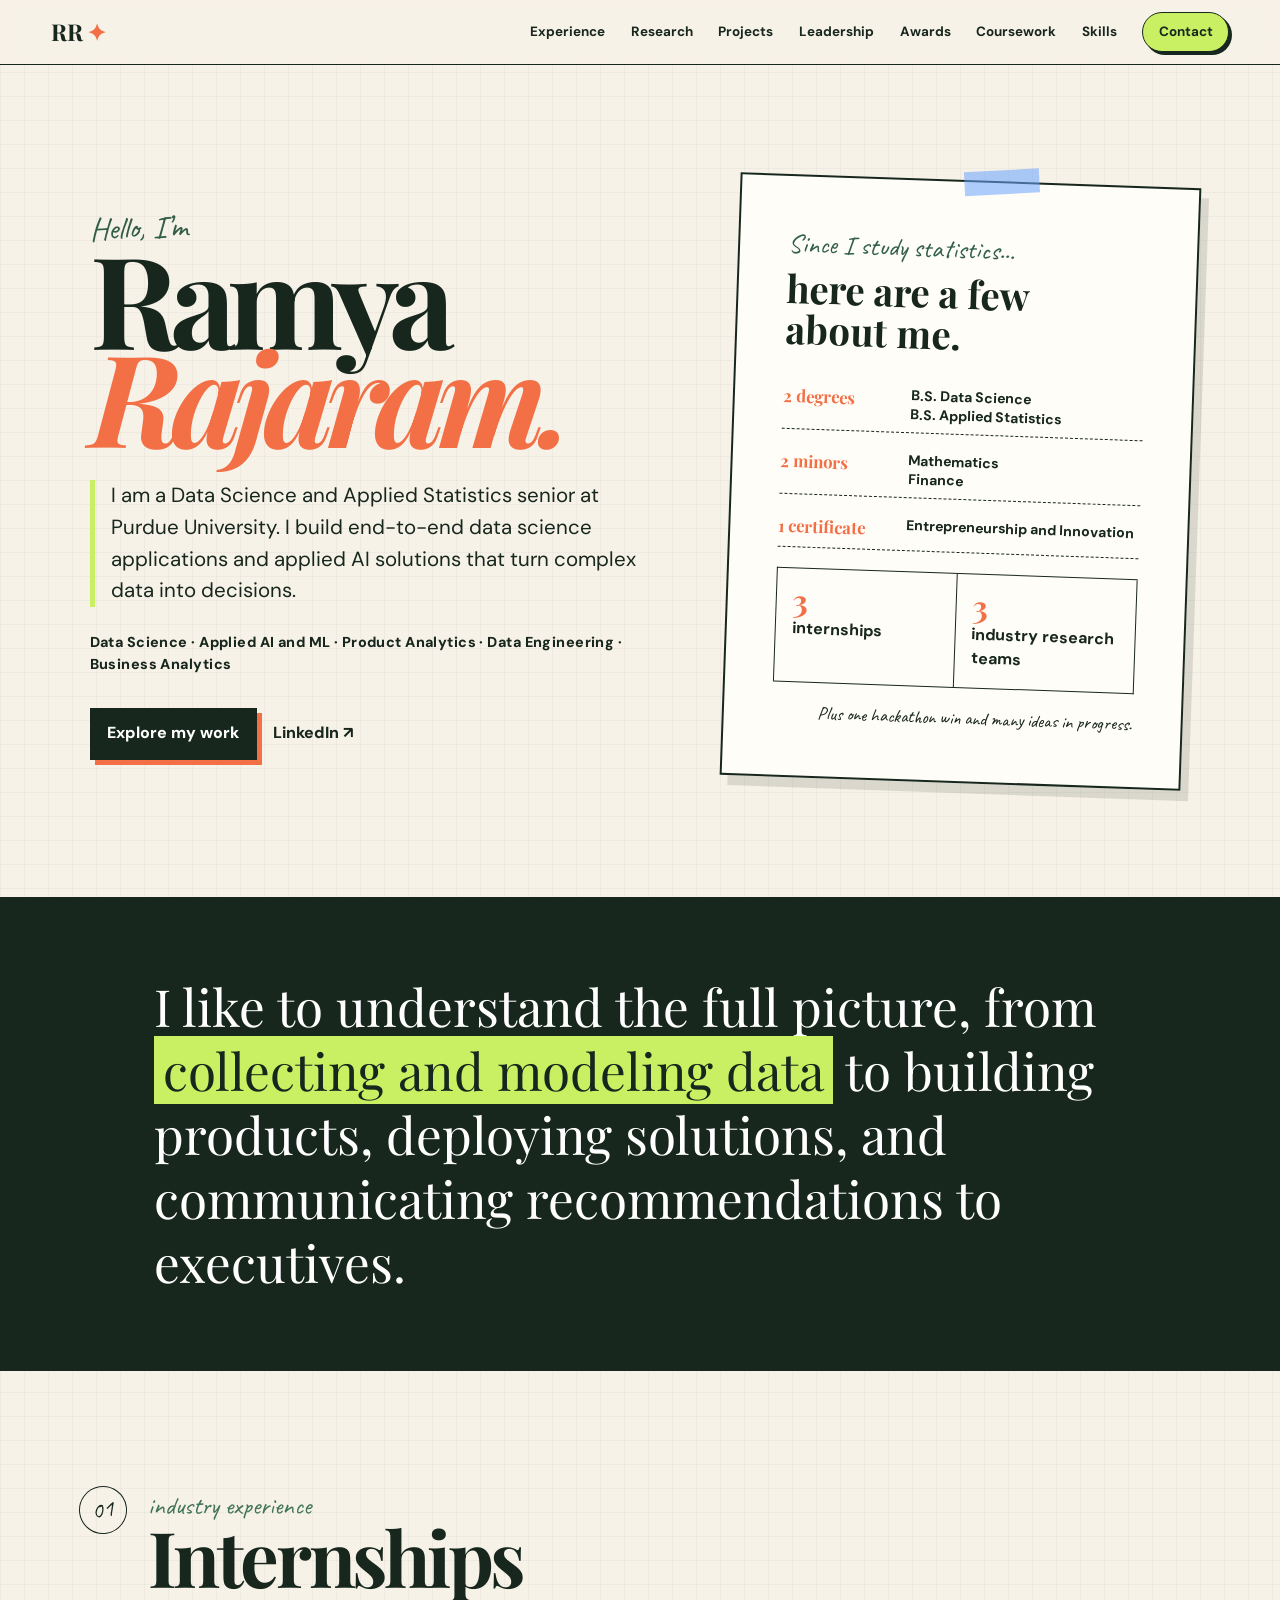
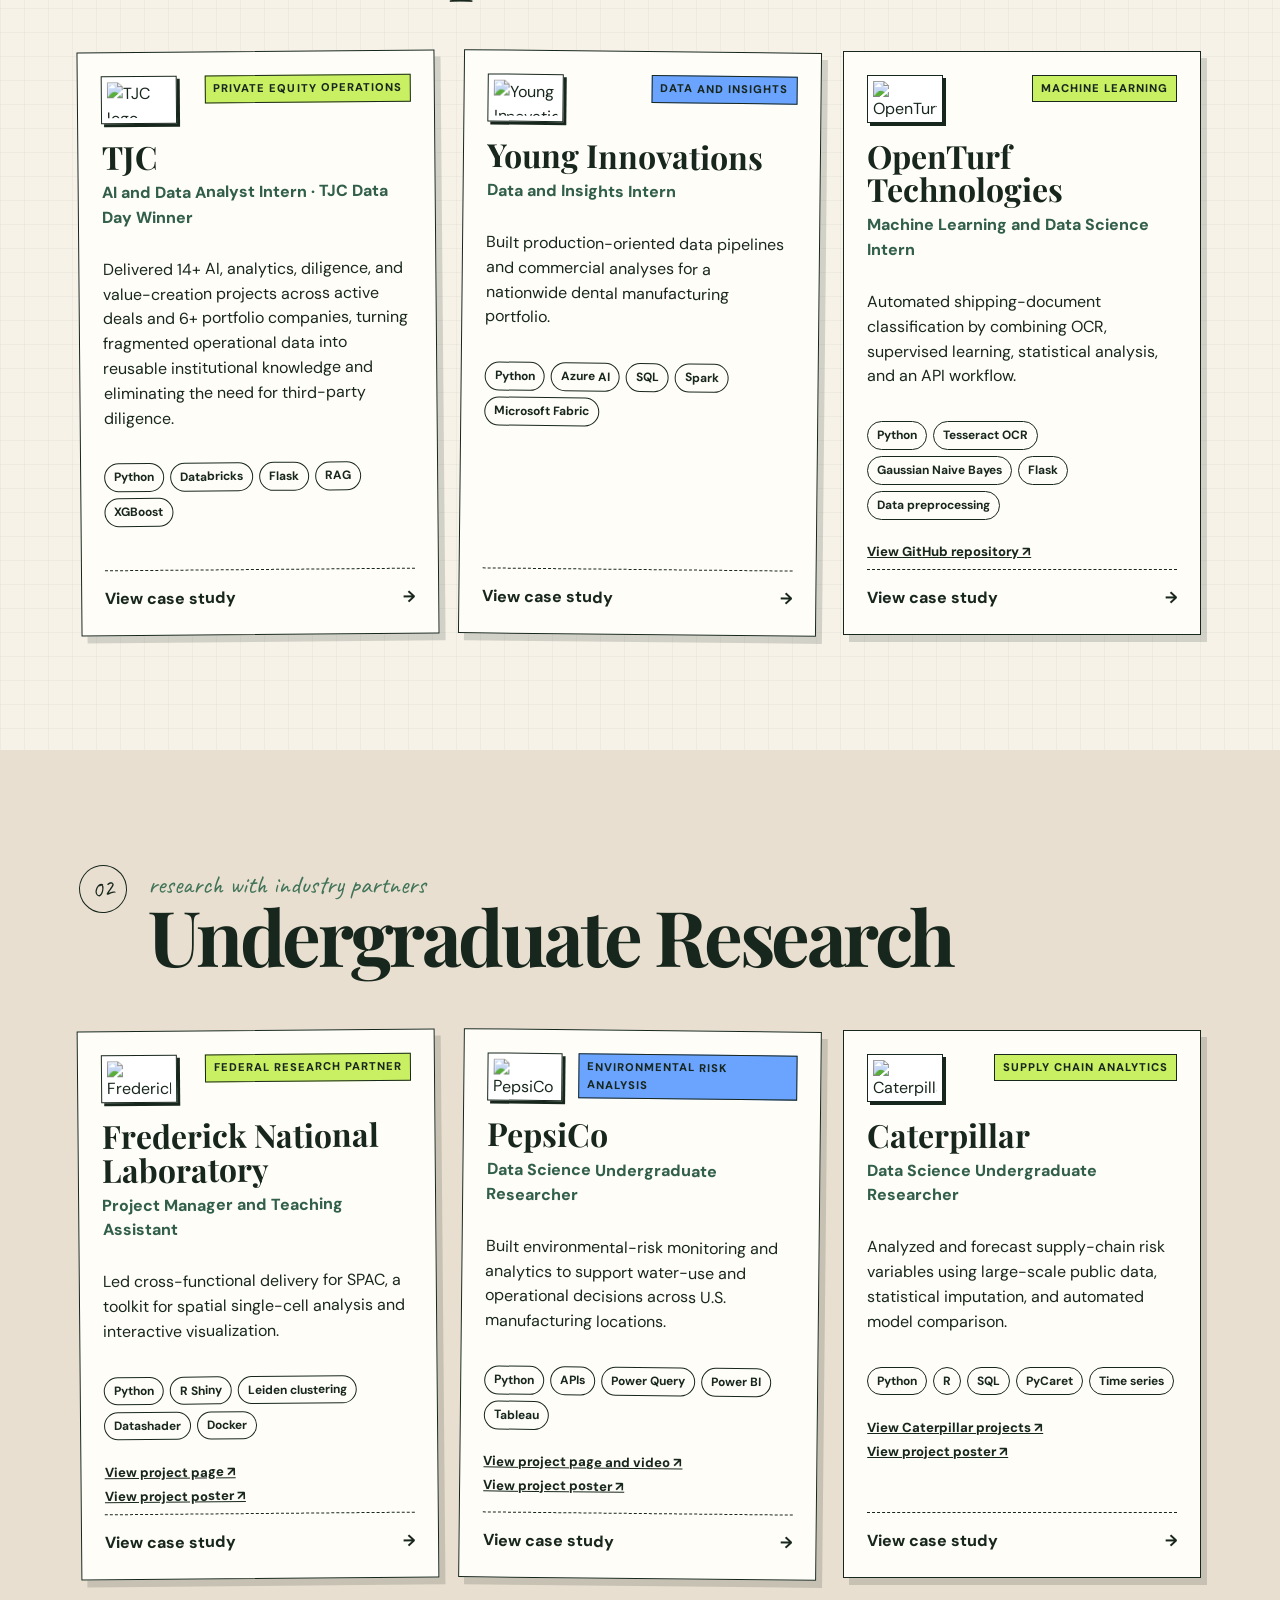
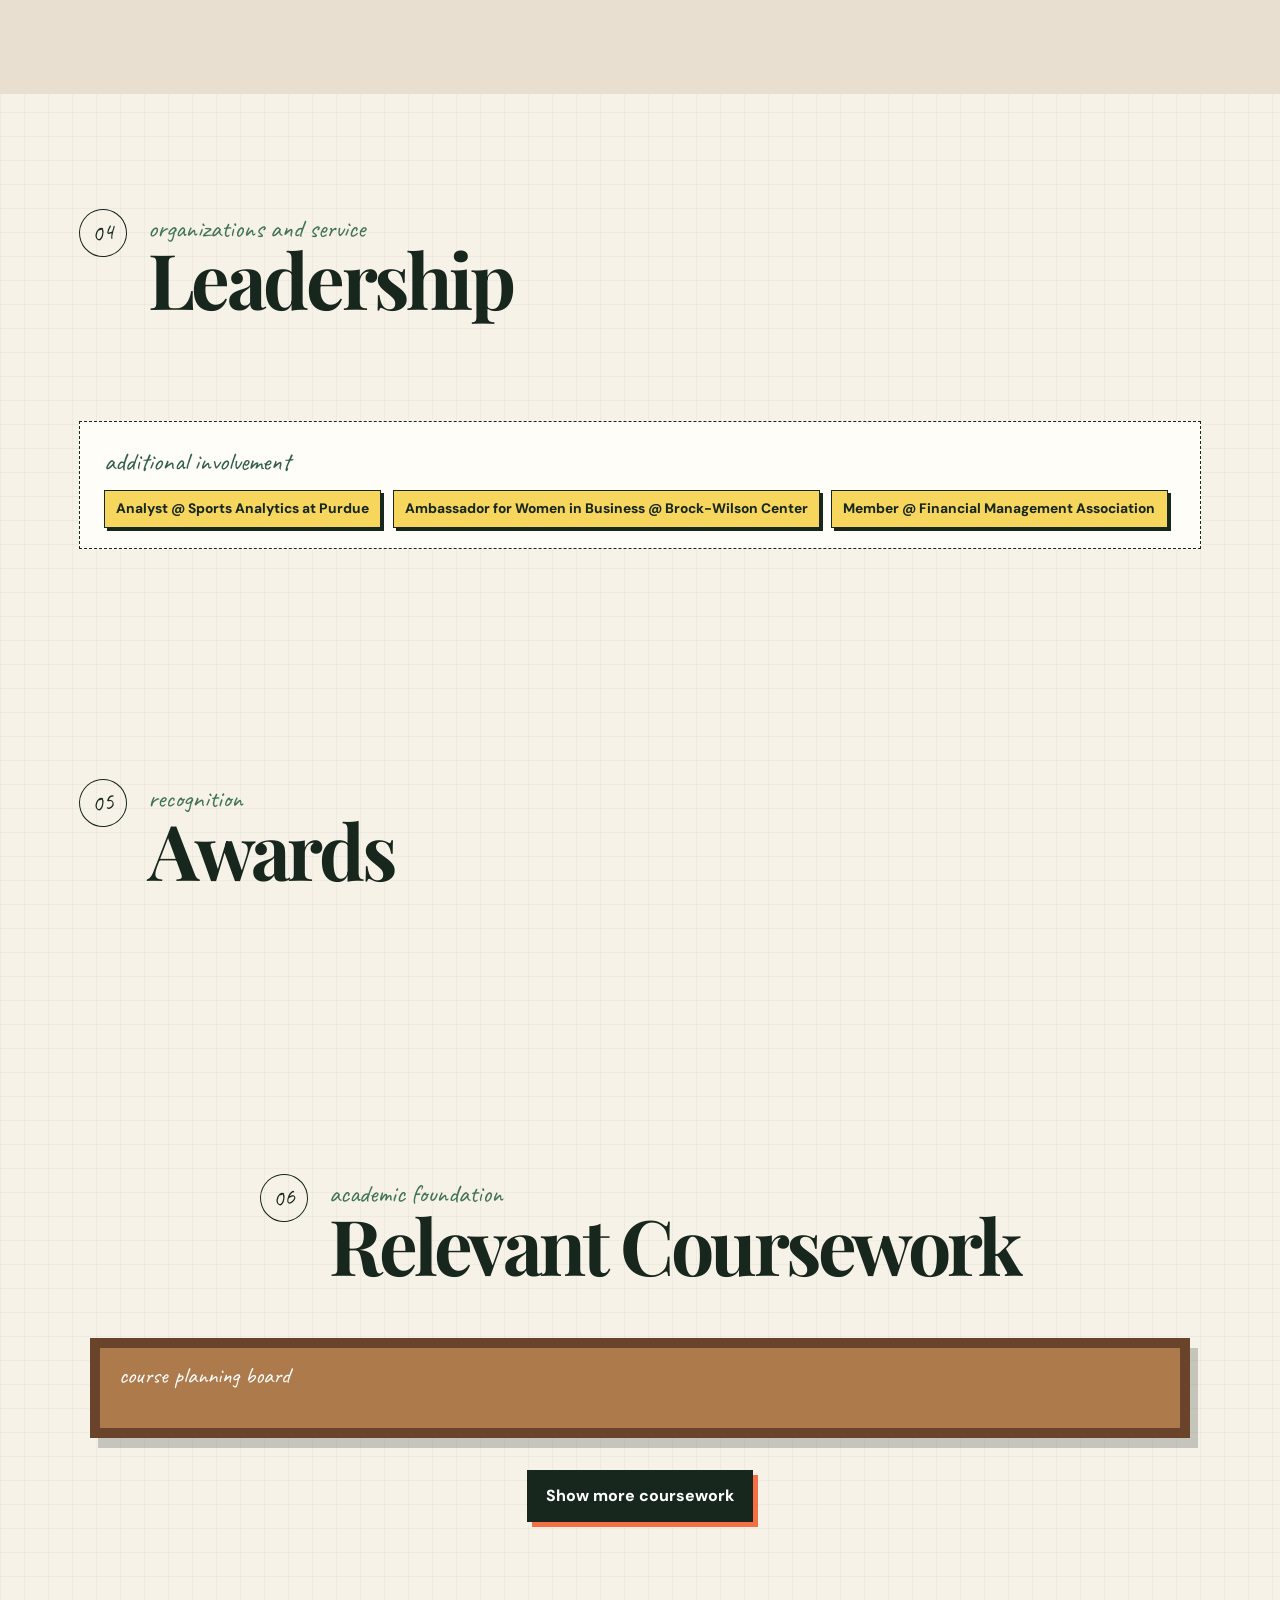
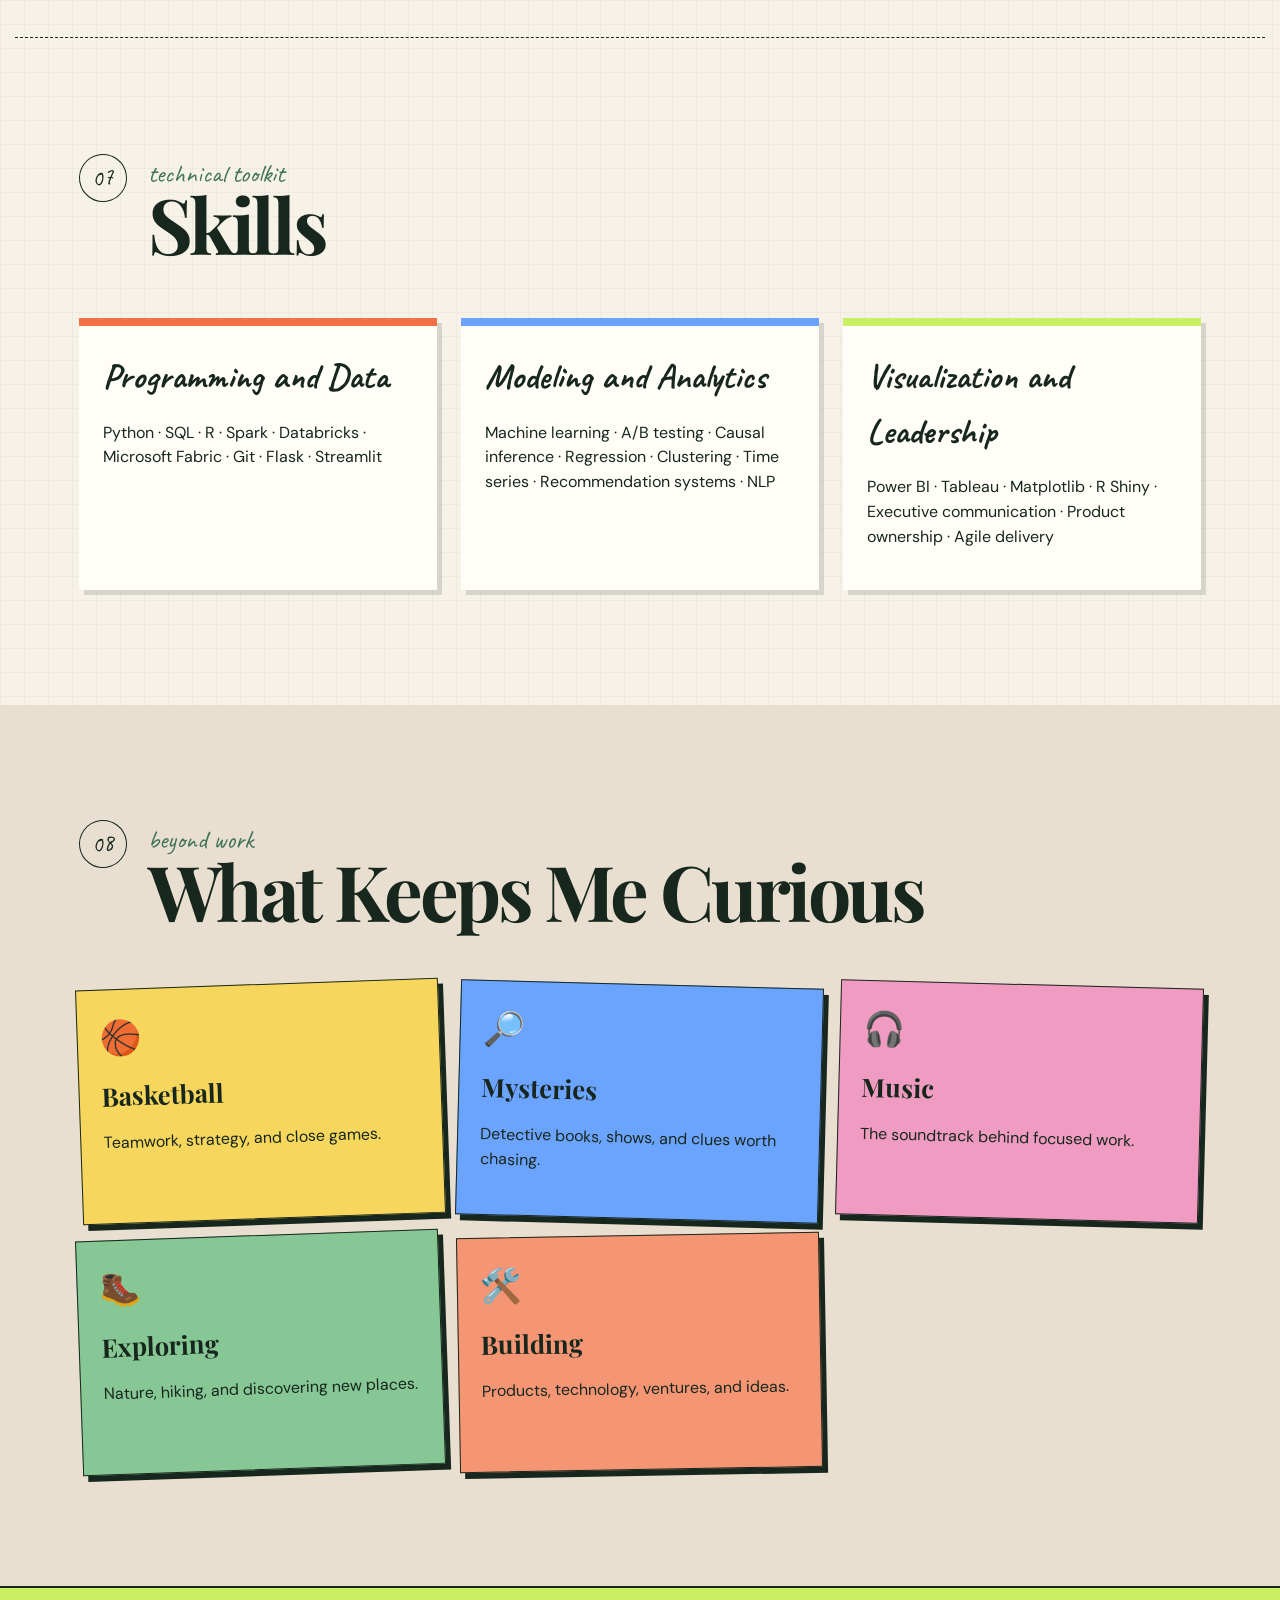
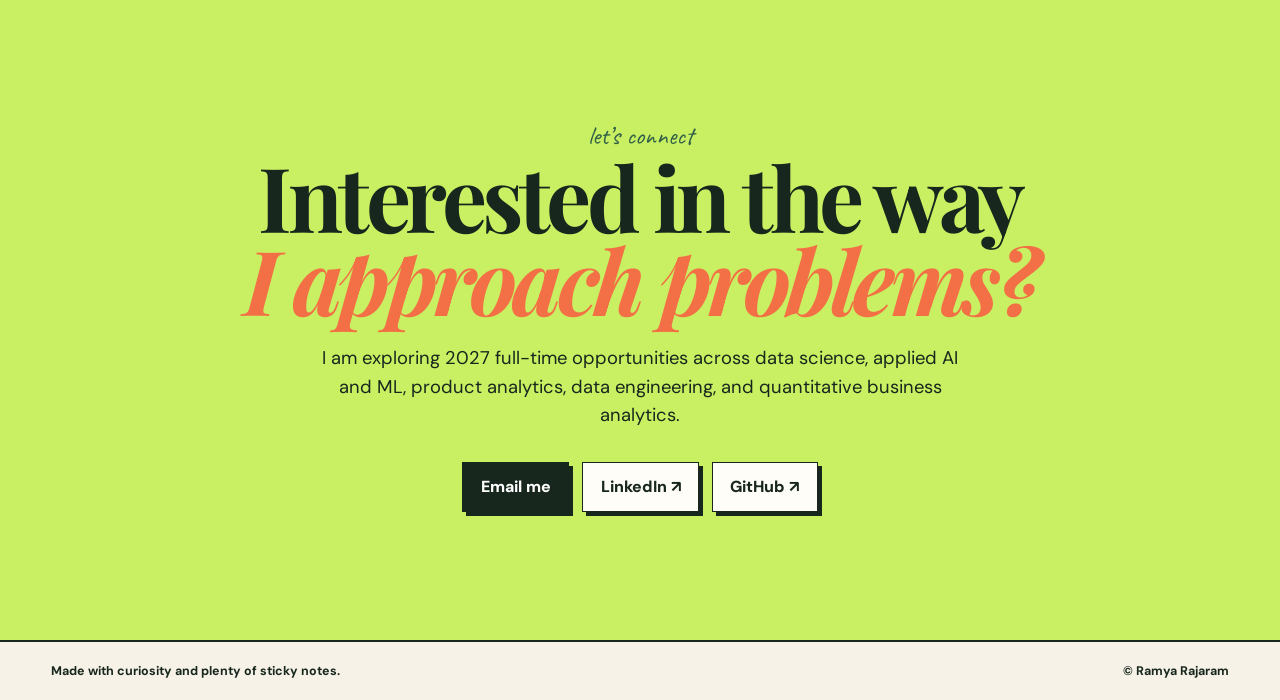
==== commit ff3d9d15: "Remove projects section from index.html Removed the projects section from the portfolio." ====
--- a/index.html
+++ b/index.html
@@ -4,7 +4,6 @@
 <section class="manifesto"><p>I like to understand the full picture, from <mark>collecting and modeling data</mark> to building products, deploying solutions, and communicating recommendations to executives.</p></section>
 <section class="page-section portfolio-section" id="experience"><div class="section-heading"><span class="section-number">01</span><div><p class="handwritten">industry experience</p><h2>Internships</h2></div></div><div class="card-grid" id="internship-cards"></div></section>
 <section class="page-section portfolio-section research-bg" id="research"><div class="section-heading"><span class="section-number">02</span><div><p class="handwritten">research with industry partners</p><h2>Undergraduate Research</h2></div></div><div class="card-grid" id="research-cards"></div></section>
-<section class="page-section projects-section" id="projects"><div class="section-heading light-heading"><span class="section-number">03</span><div><p class="handwritten">independent work</p><h2>Personal Projects</h2></div></div><div class="project-worlds-note"><span class="pin">●</span><p class="handwritten">a portfolio within a portfolio</p><h3>Each project opens into a world inspired by something I love.</h3><div class="interest-reel" aria-label="Project themes inspired by Ramya's interests"><span>mystery and detective stories</span><span>basketball and strategy</span><span>music and rhythm</span><span>nature and exploration</span></div><p>Each project’s individual website is based on themes I enjoy, including mystery, basketball, technology, and more.</p></div><div class="card-grid" id="project-cards"></div></section>
 <section class="page-section portfolio-section" id="leadership"><div class="section-heading"><span class="section-number">04</span><div><p class="handwritten">organizations and service</p><h2>Leadership</h2></div></div><div class="card-grid" id="leadership-cards"></div><div class="involvement-note"><p class="handwritten">additional involvement</p><div class="involvement-list"><span>Analyst @ Sports Analytics at Purdue</span><span>Ambassador for Women in Business @ Brock-Wilson Center</span><span>Member @ Financial Management Association</span></div></div></section>
 <section class="page-section awards-section" id="awards"><div class="section-heading"><span class="section-number">05</span><div><p class="handwritten">recognition</p><h2>Awards</h2></div></div><div class="award-grid" id="award-cards"></div></section>
 <section class="page-section coursework-section" id="coursework"><div class="section-heading"><span class="section-number">06</span><div><p class="handwritten">academic foundation</p><h2>Relevant Coursework</h2></div></div><div class="course-board-frame"><span class="board-label handwritten">course planning board</span><div class="sticky-board home-board" id="course-board-home"></div></div><button class="course-button" id="open-courses" aria-expanded="false">Show more coursework</button></section>
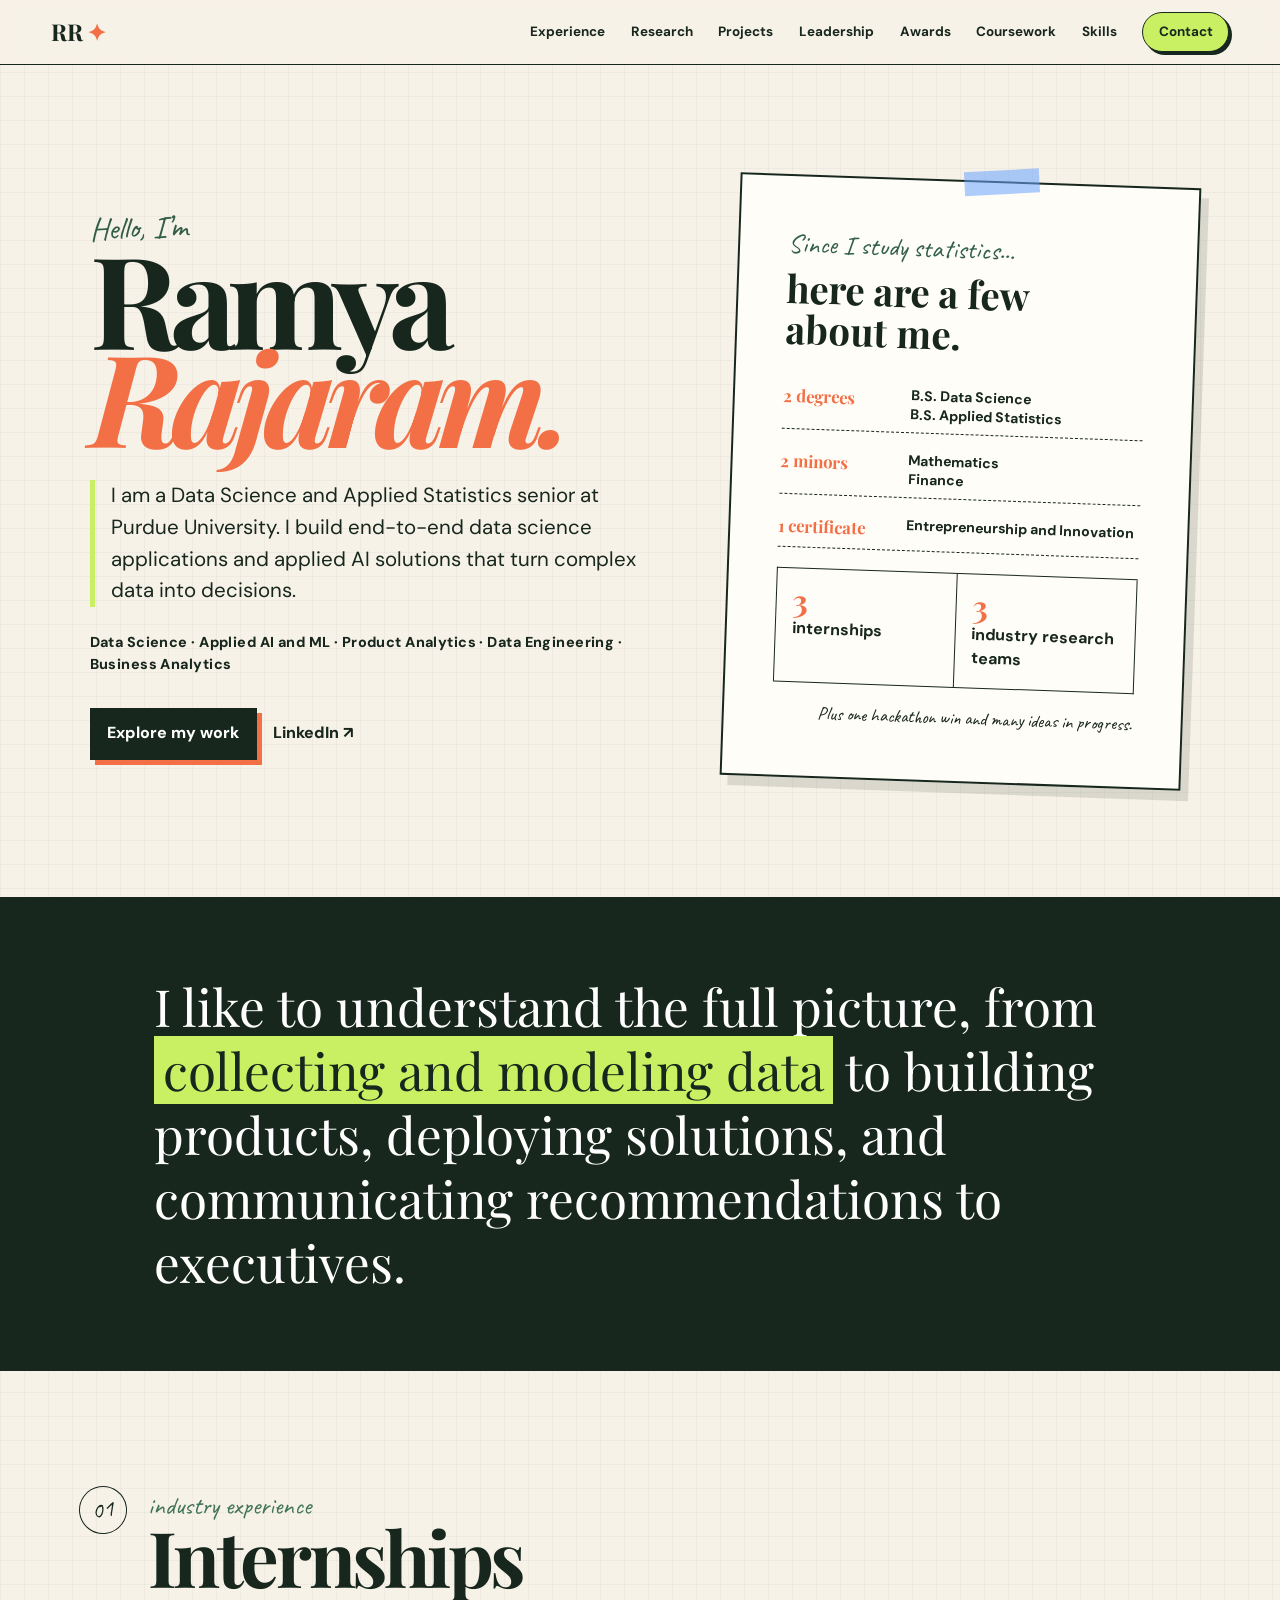
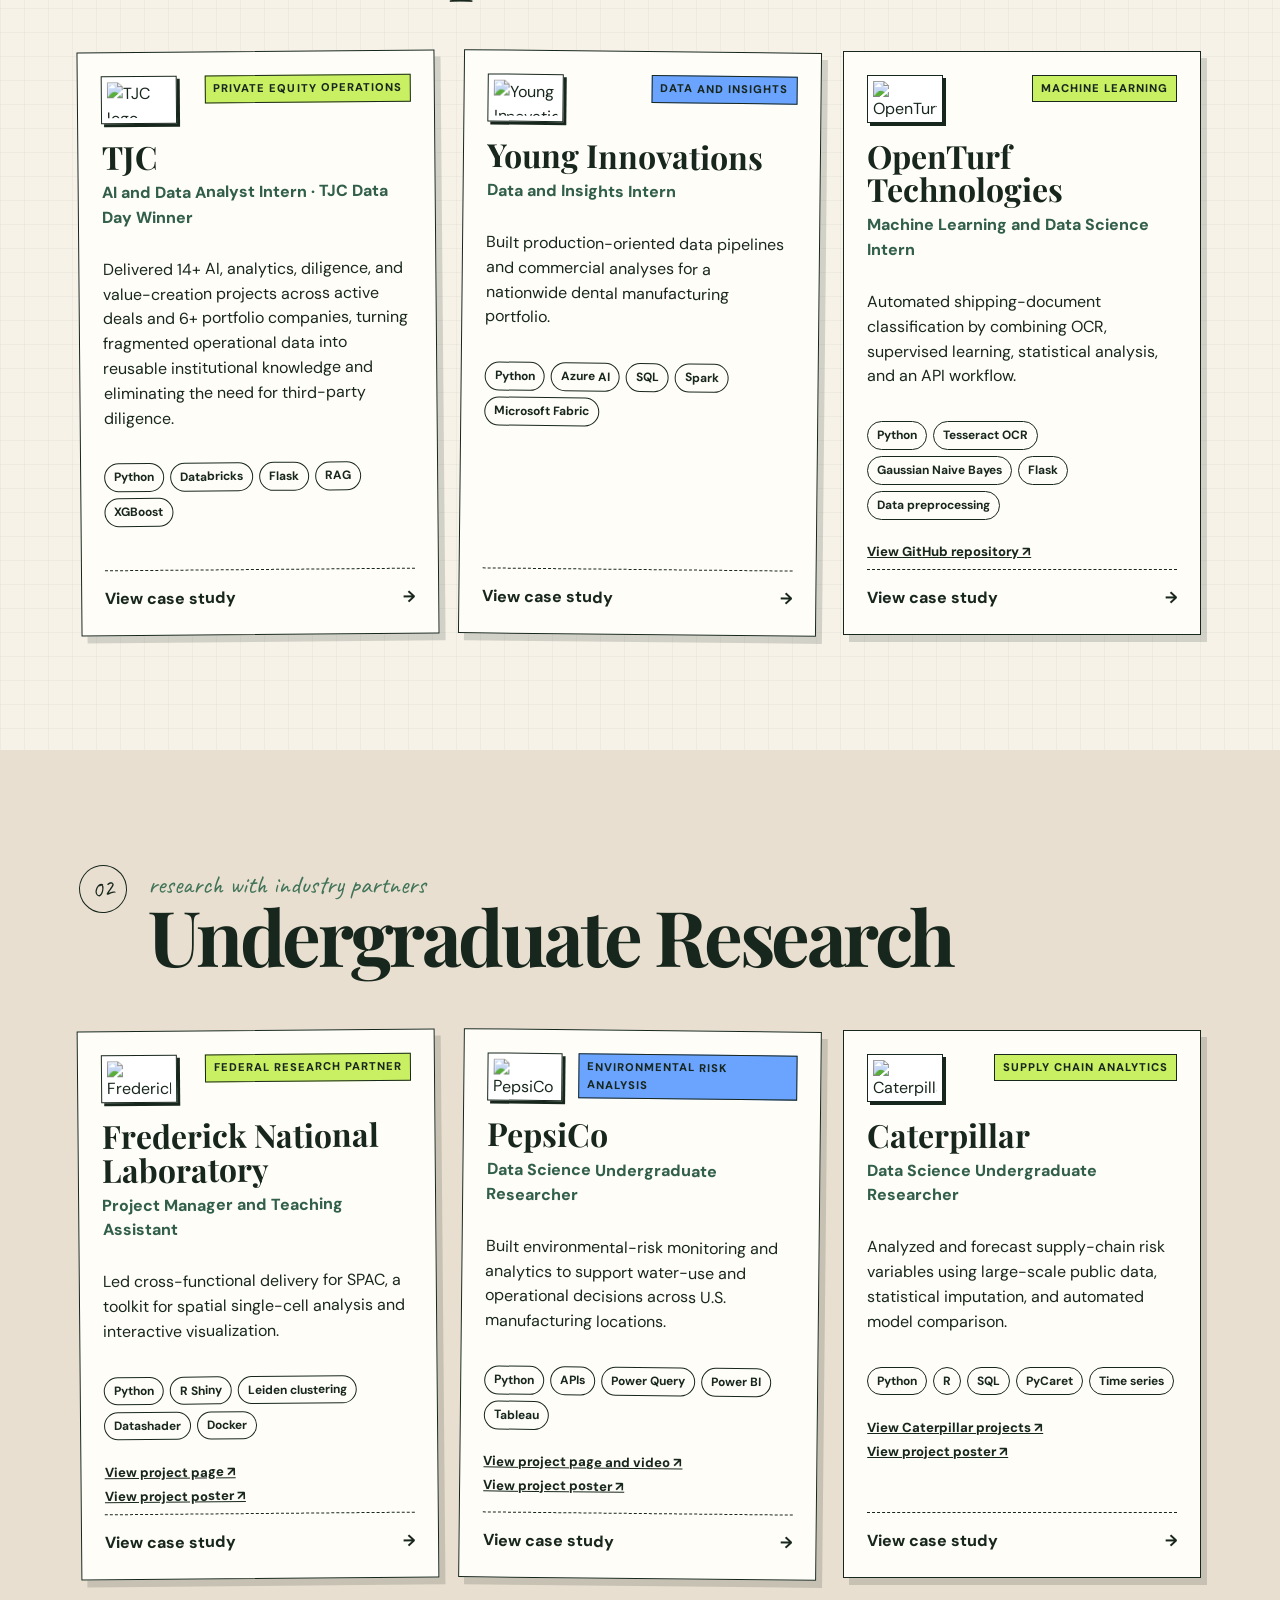
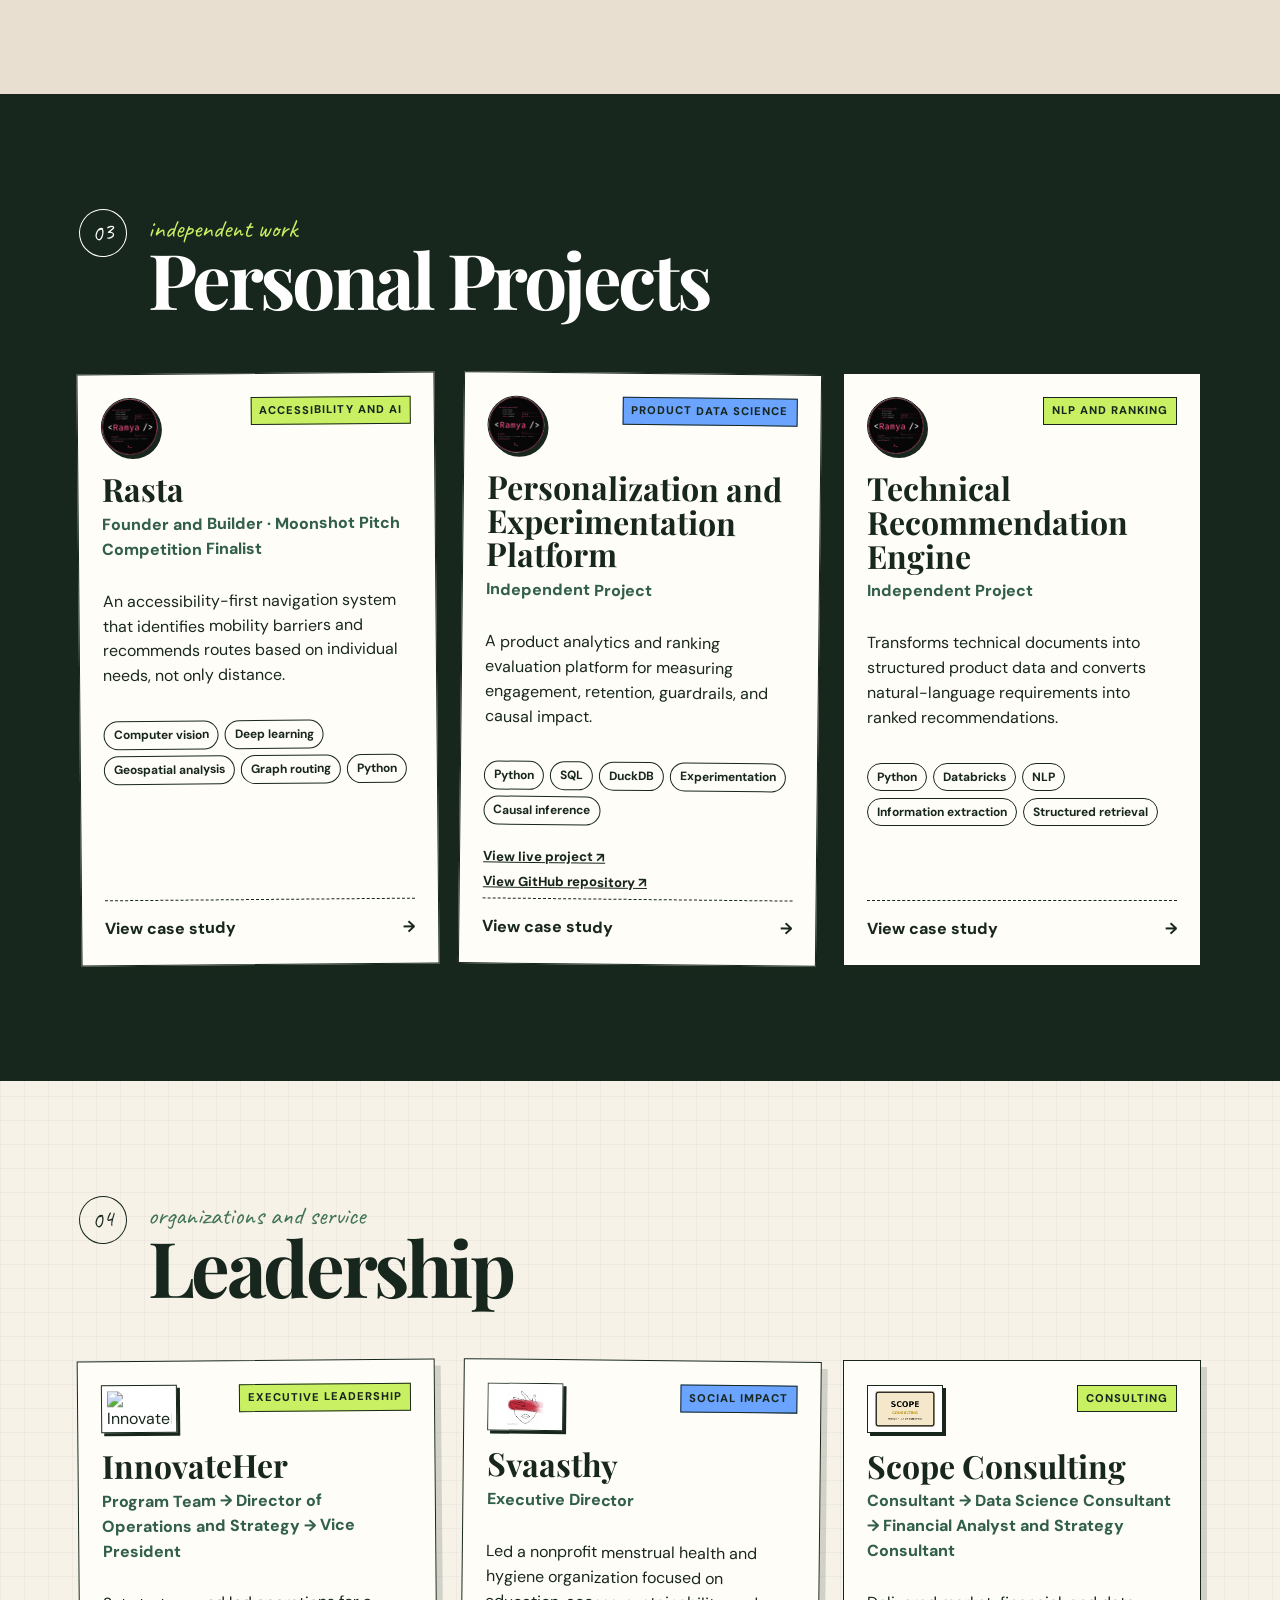
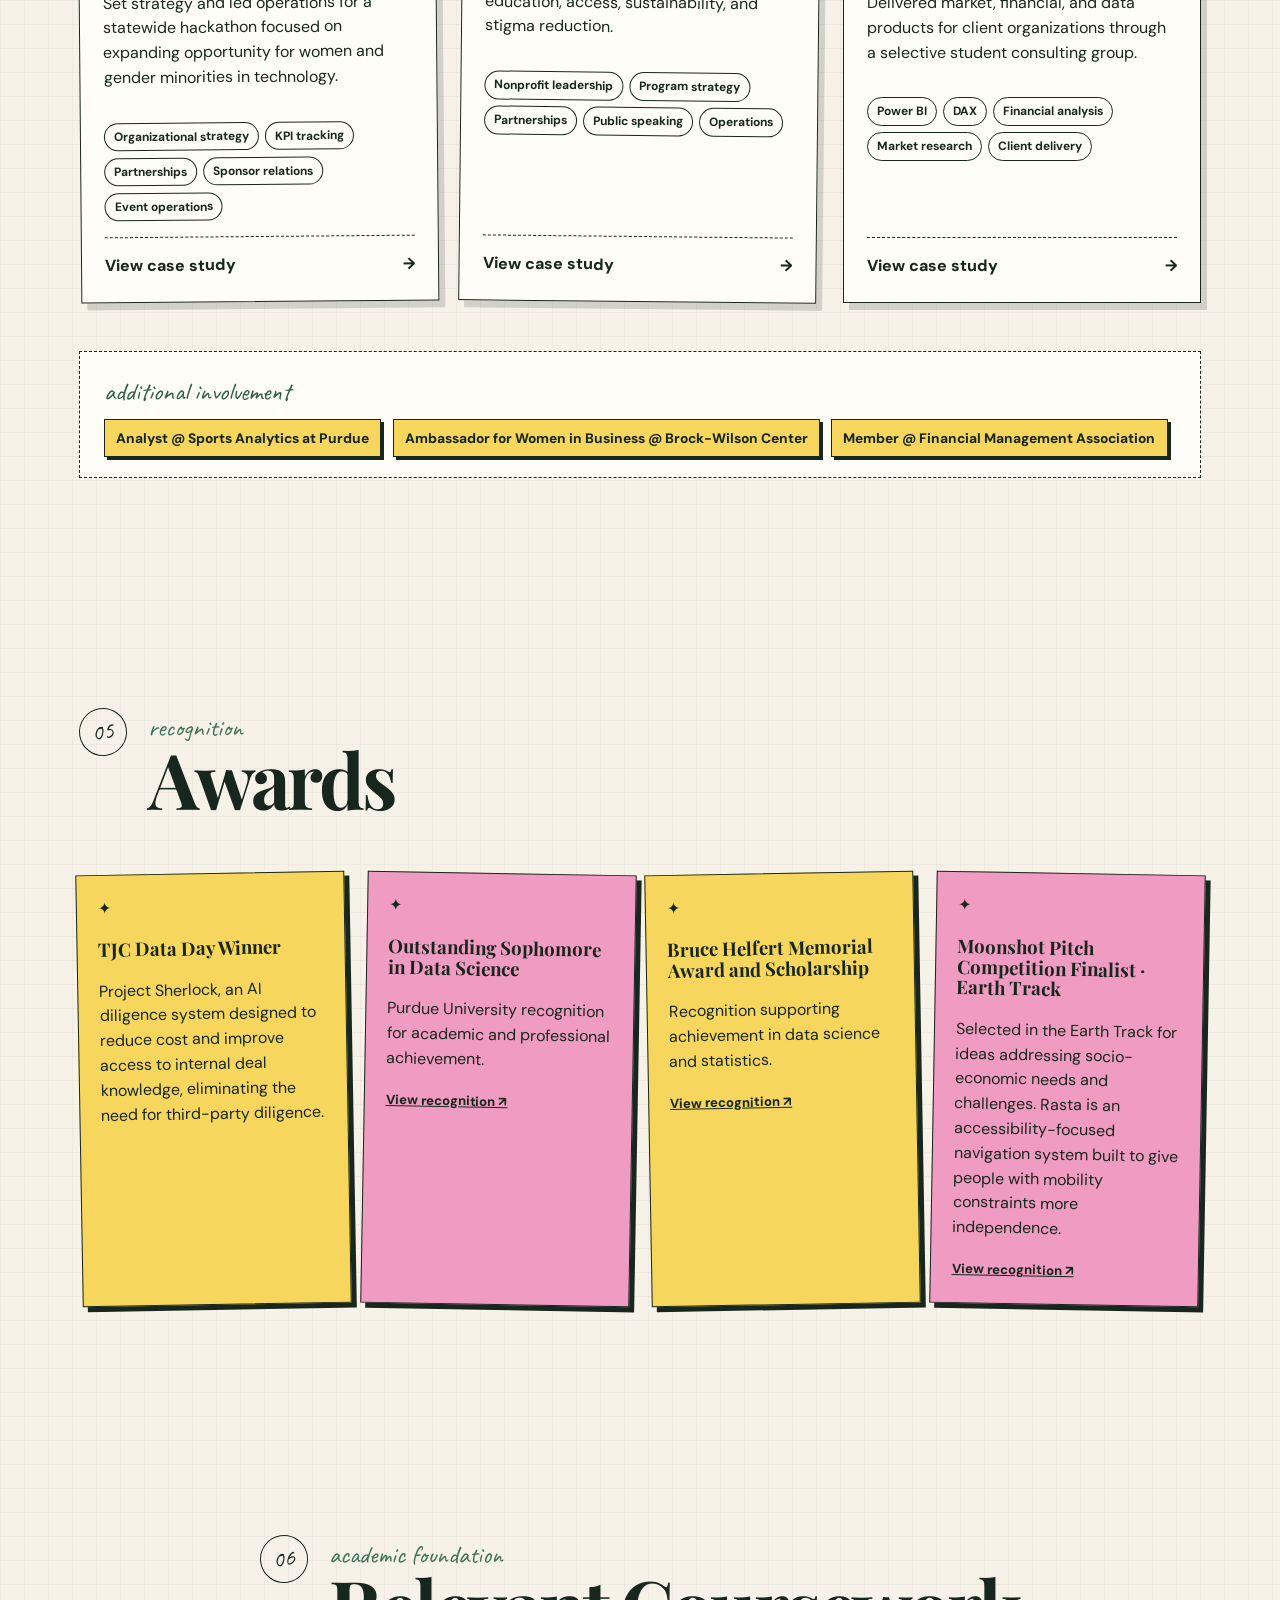
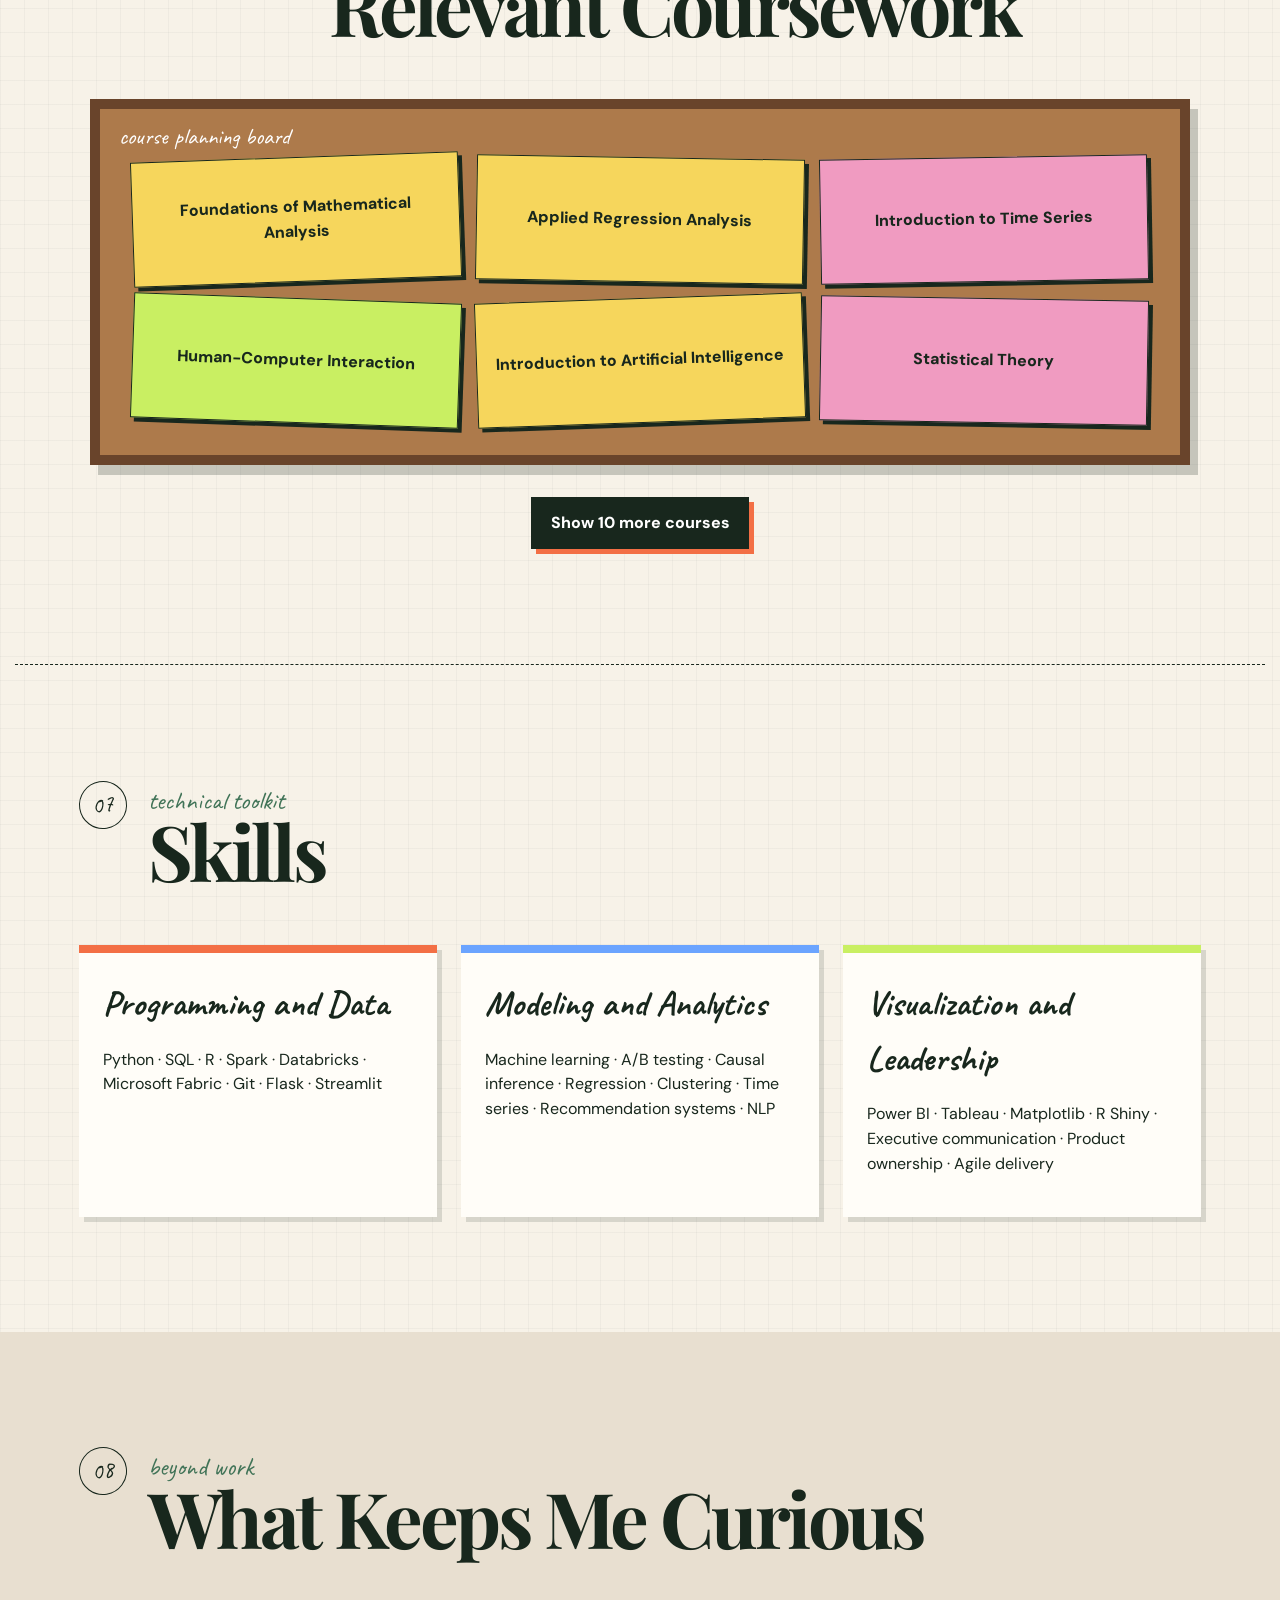
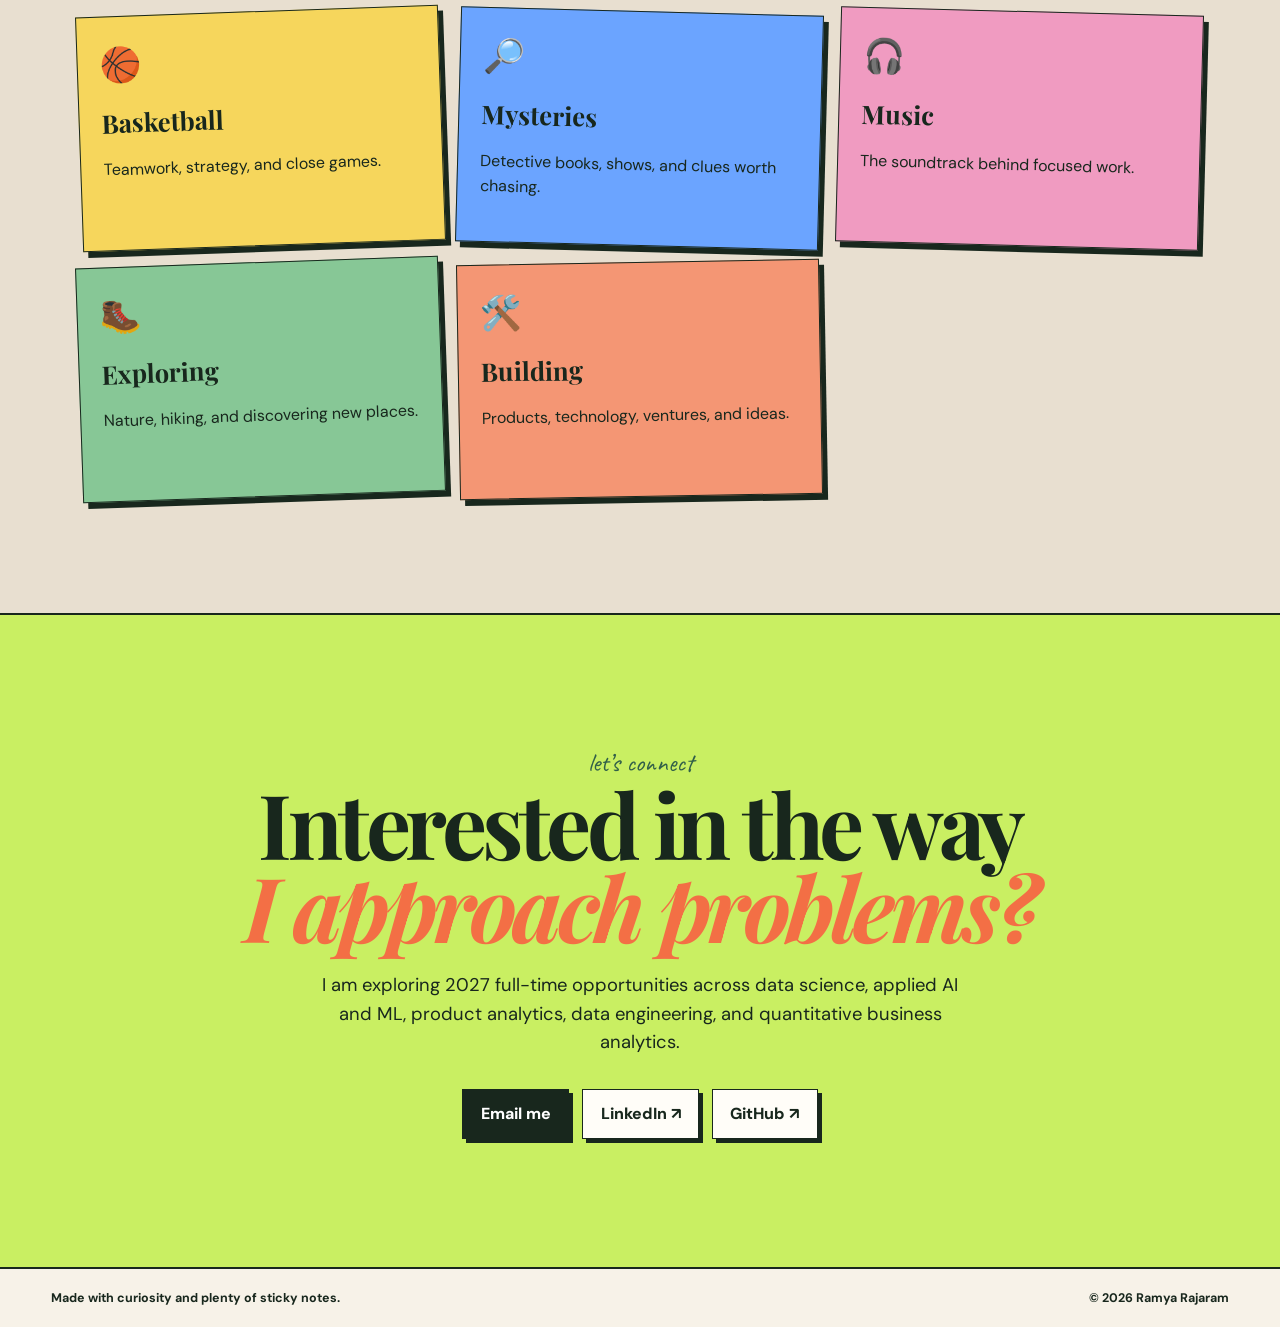
==== commit 6d7d54ce: "Add files via upload" ====
--- a/index.html
+++ b/index.html
@@ -4,6 +4,7 @@
 <section class="manifesto"><p>I like to understand the full picture, from <mark>collecting and modeling data</mark> to building products, deploying solutions, and communicating recommendations to executives.</p></section>
 <section class="page-section portfolio-section" id="experience"><div class="section-heading"><span class="section-number">01</span><div><p class="handwritten">industry experience</p><h2>Internships</h2></div></div><div class="card-grid" id="internship-cards"></div></section>
 <section class="page-section portfolio-section research-bg" id="research"><div class="section-heading"><span class="section-number">02</span><div><p class="handwritten">research with industry partners</p><h2>Undergraduate Research</h2></div></div><div class="card-grid" id="research-cards"></div></section>
+<section class="page-section projects-section" id="projects"><div class="section-heading light-heading"><span class="section-number">03</span><div><p class="handwritten">independent work</p><h2>Personal Projects</h2></div></div><div class="card-grid" id="project-cards"></div></section>
 <section class="page-section portfolio-section" id="leadership"><div class="section-heading"><span class="section-number">04</span><div><p class="handwritten">organizations and service</p><h2>Leadership</h2></div></div><div class="card-grid" id="leadership-cards"></div><div class="involvement-note"><p class="handwritten">additional involvement</p><div class="involvement-list"><span>Analyst @ Sports Analytics at Purdue</span><span>Ambassador for Women in Business @ Brock-Wilson Center</span><span>Member @ Financial Management Association</span></div></div></section>
 <section class="page-section awards-section" id="awards"><div class="section-heading"><span class="section-number">05</span><div><p class="handwritten">recognition</p><h2>Awards</h2></div></div><div class="award-grid" id="award-cards"></div></section>
 <section class="page-section coursework-section" id="coursework"><div class="section-heading"><span class="section-number">06</span><div><p class="handwritten">academic foundation</p><h2>Relevant Coursework</h2></div></div><div class="course-board-frame"><span class="board-label handwritten">course planning board</span><div class="sticky-board home-board" id="course-board-home"></div></div><button class="course-button" id="open-courses" aria-expanded="false">Show more coursework</button></section>
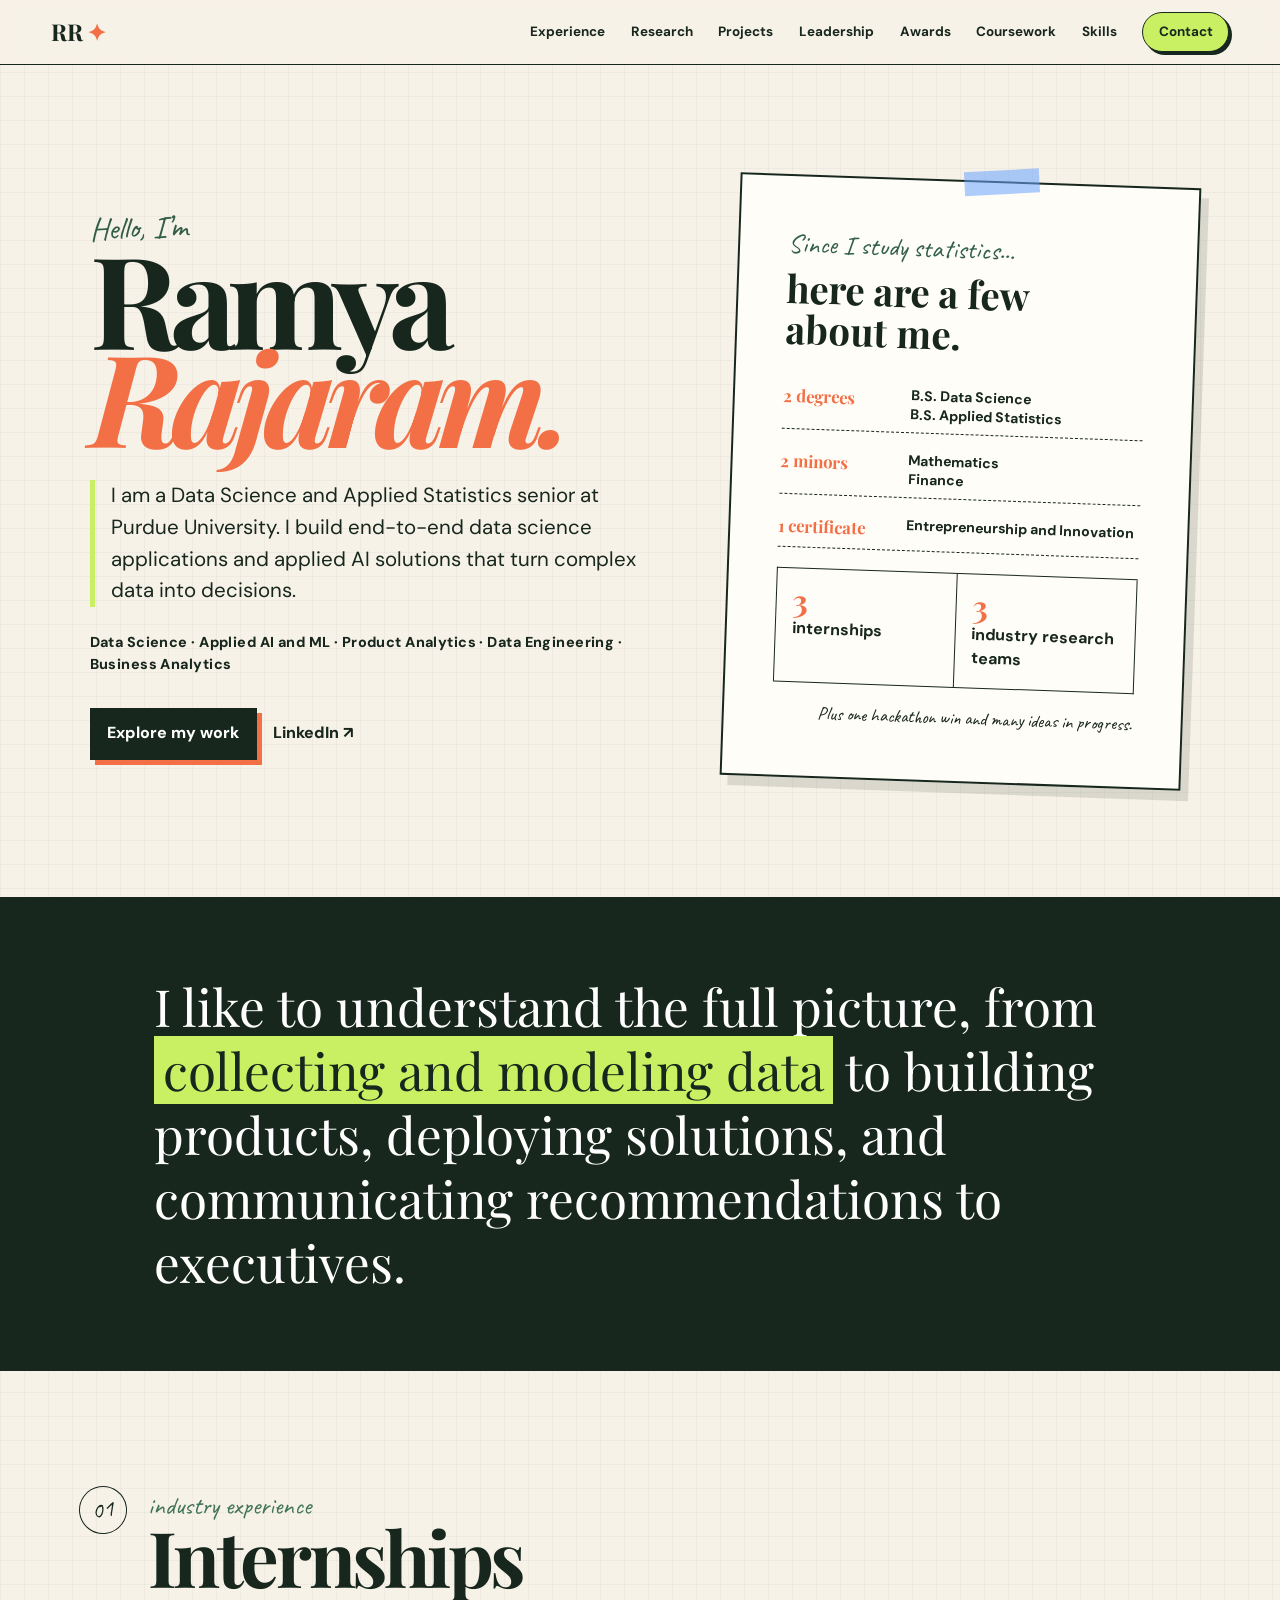
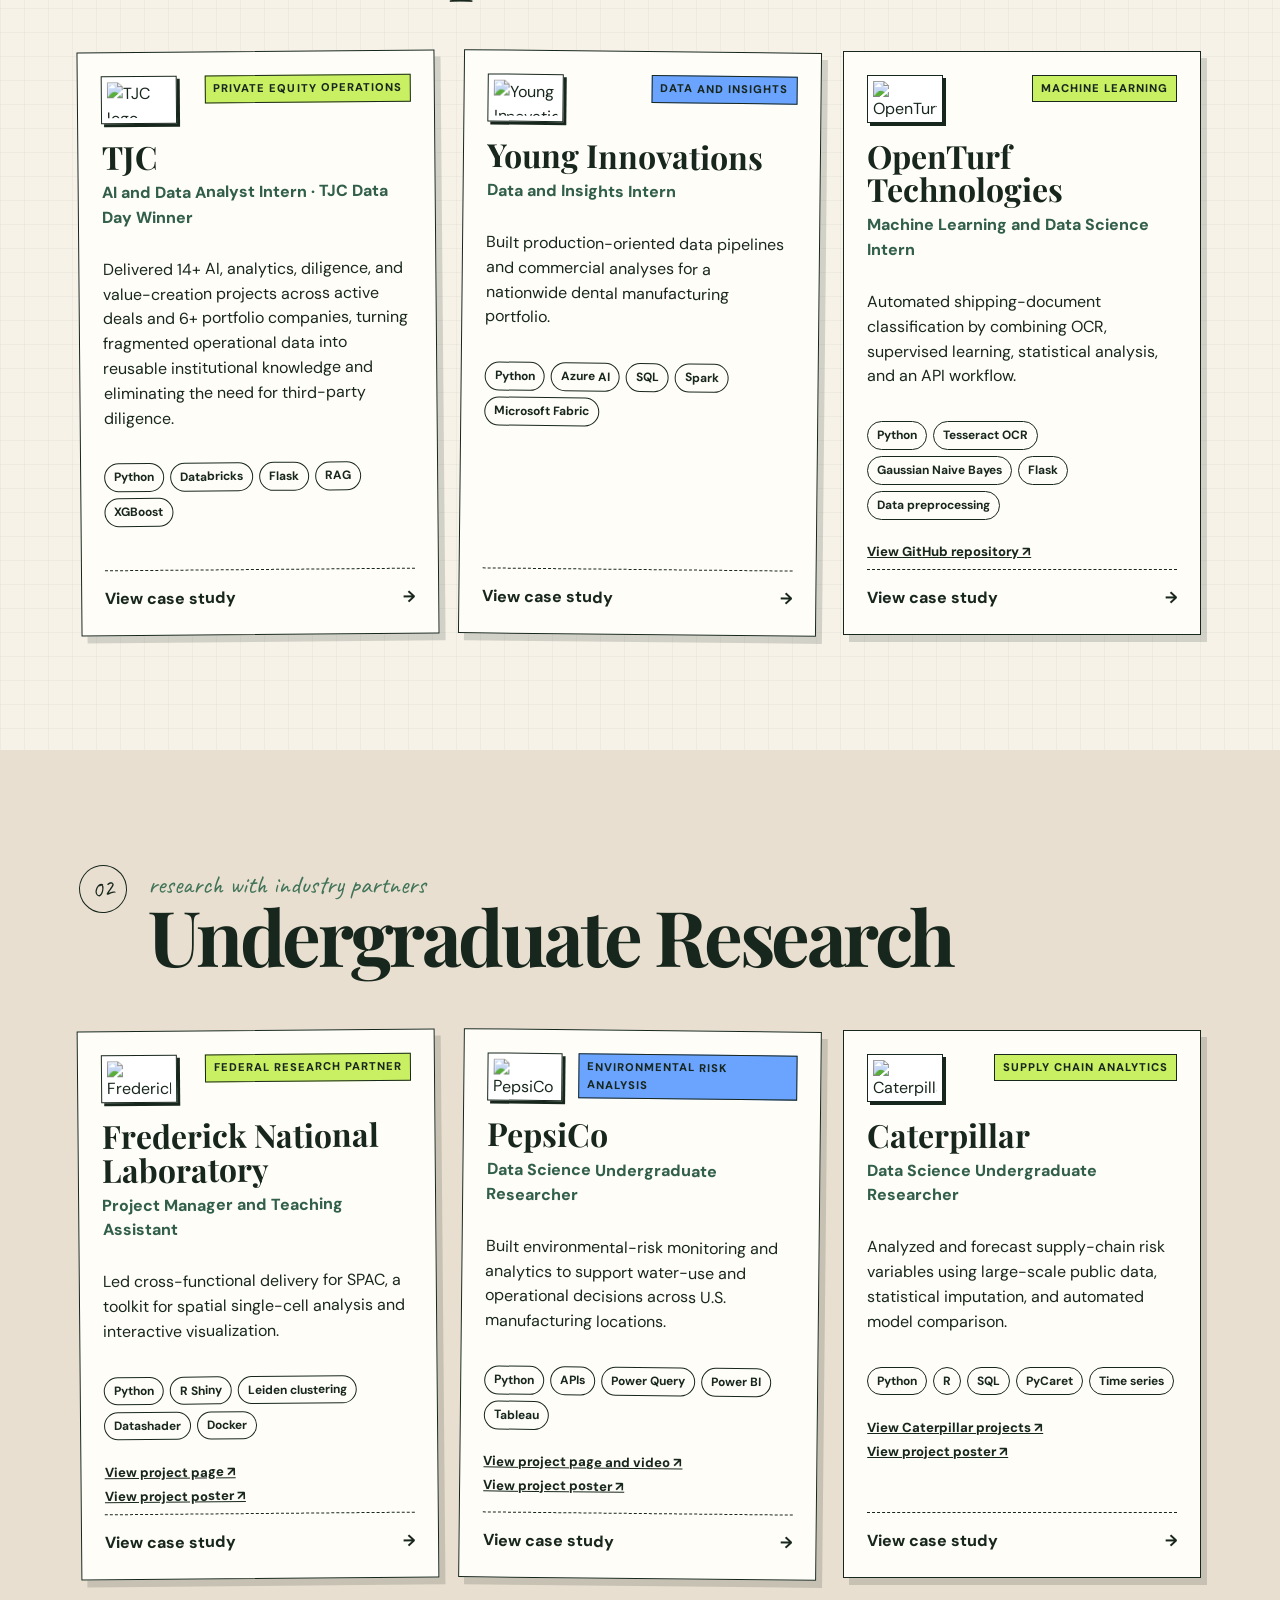
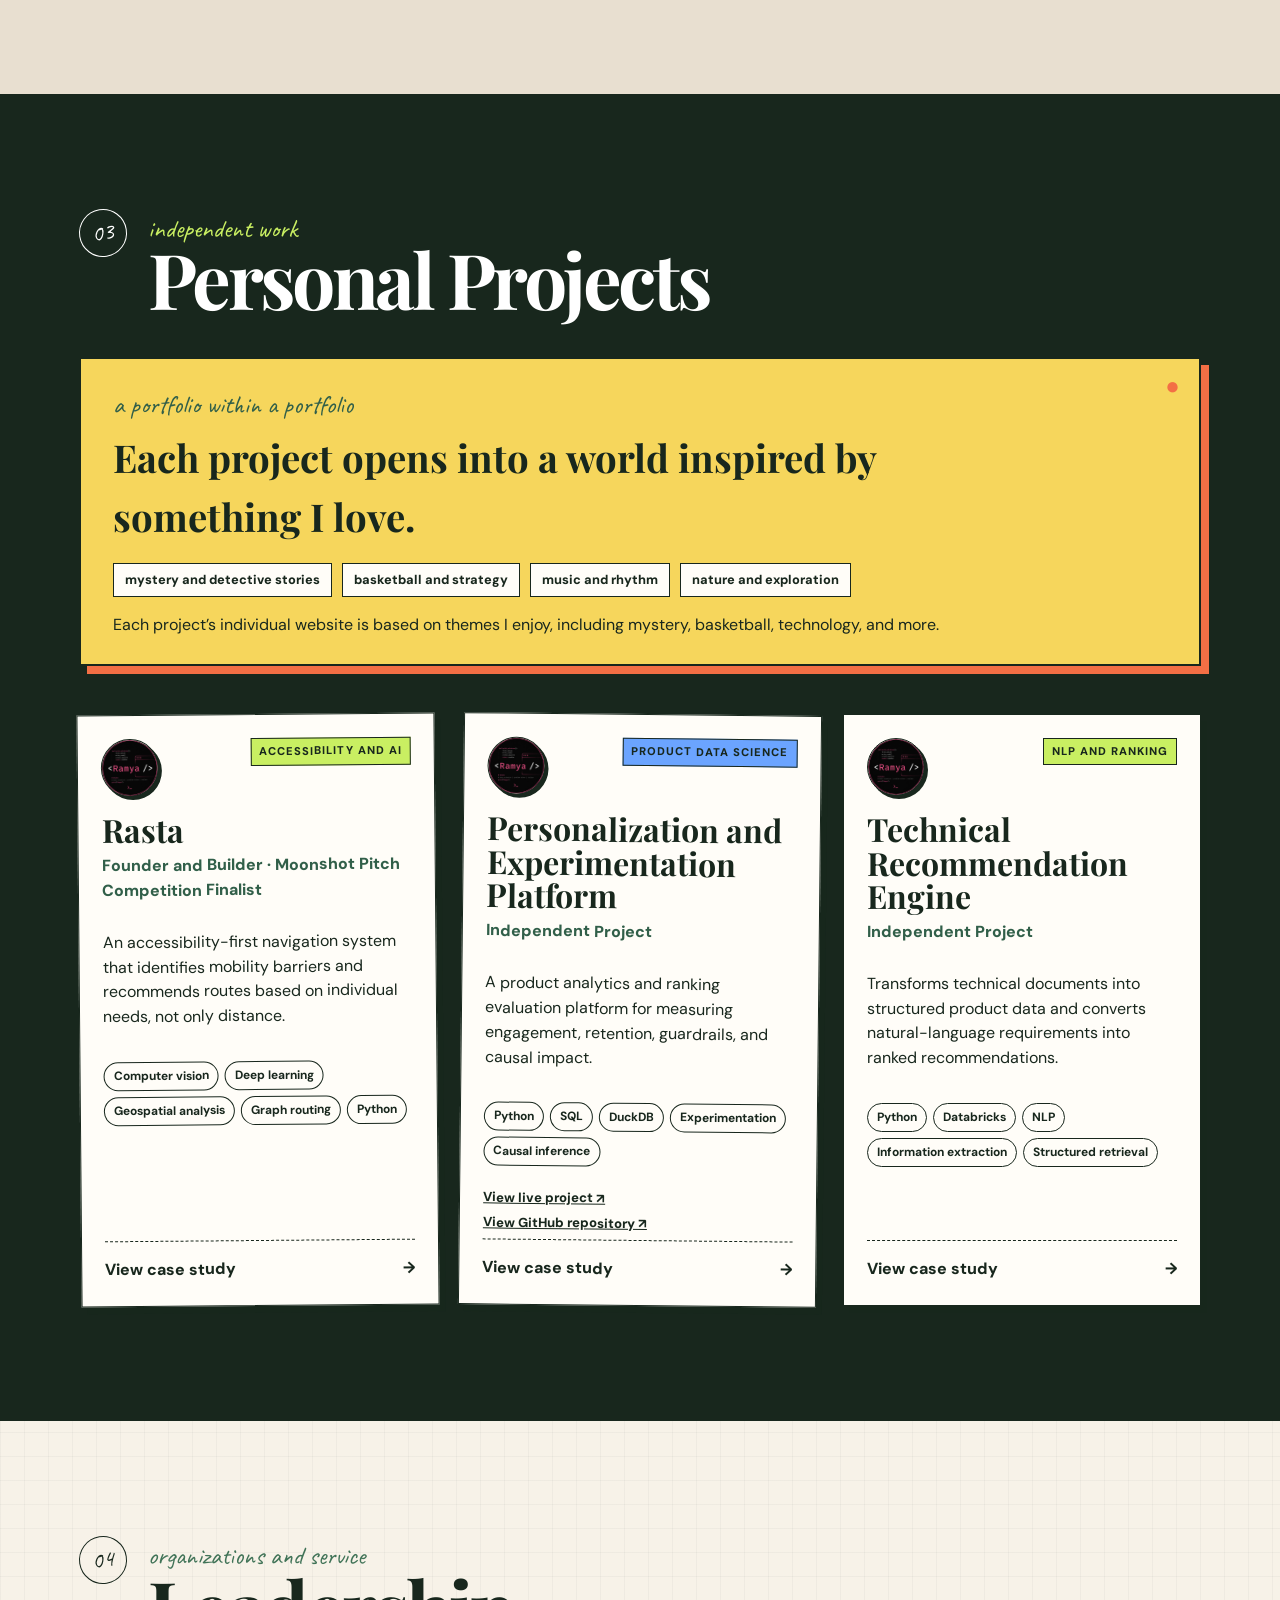
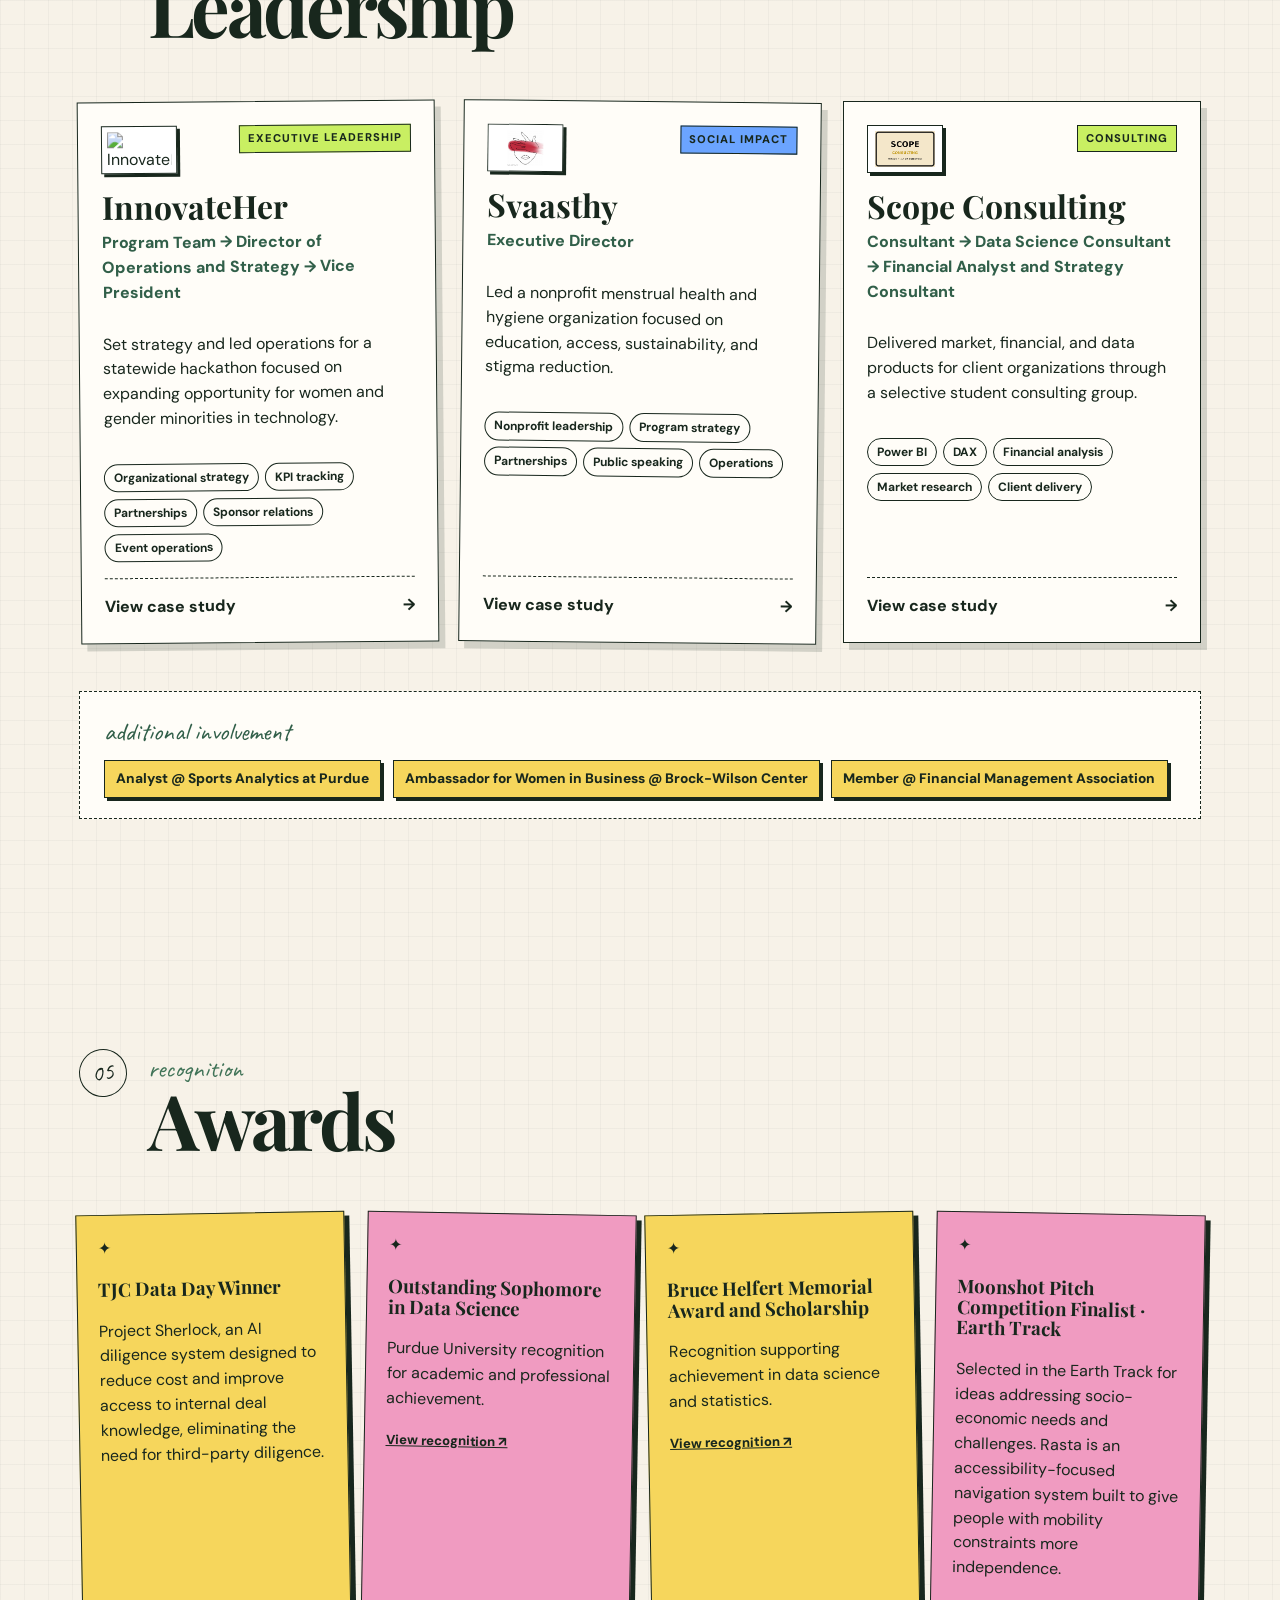
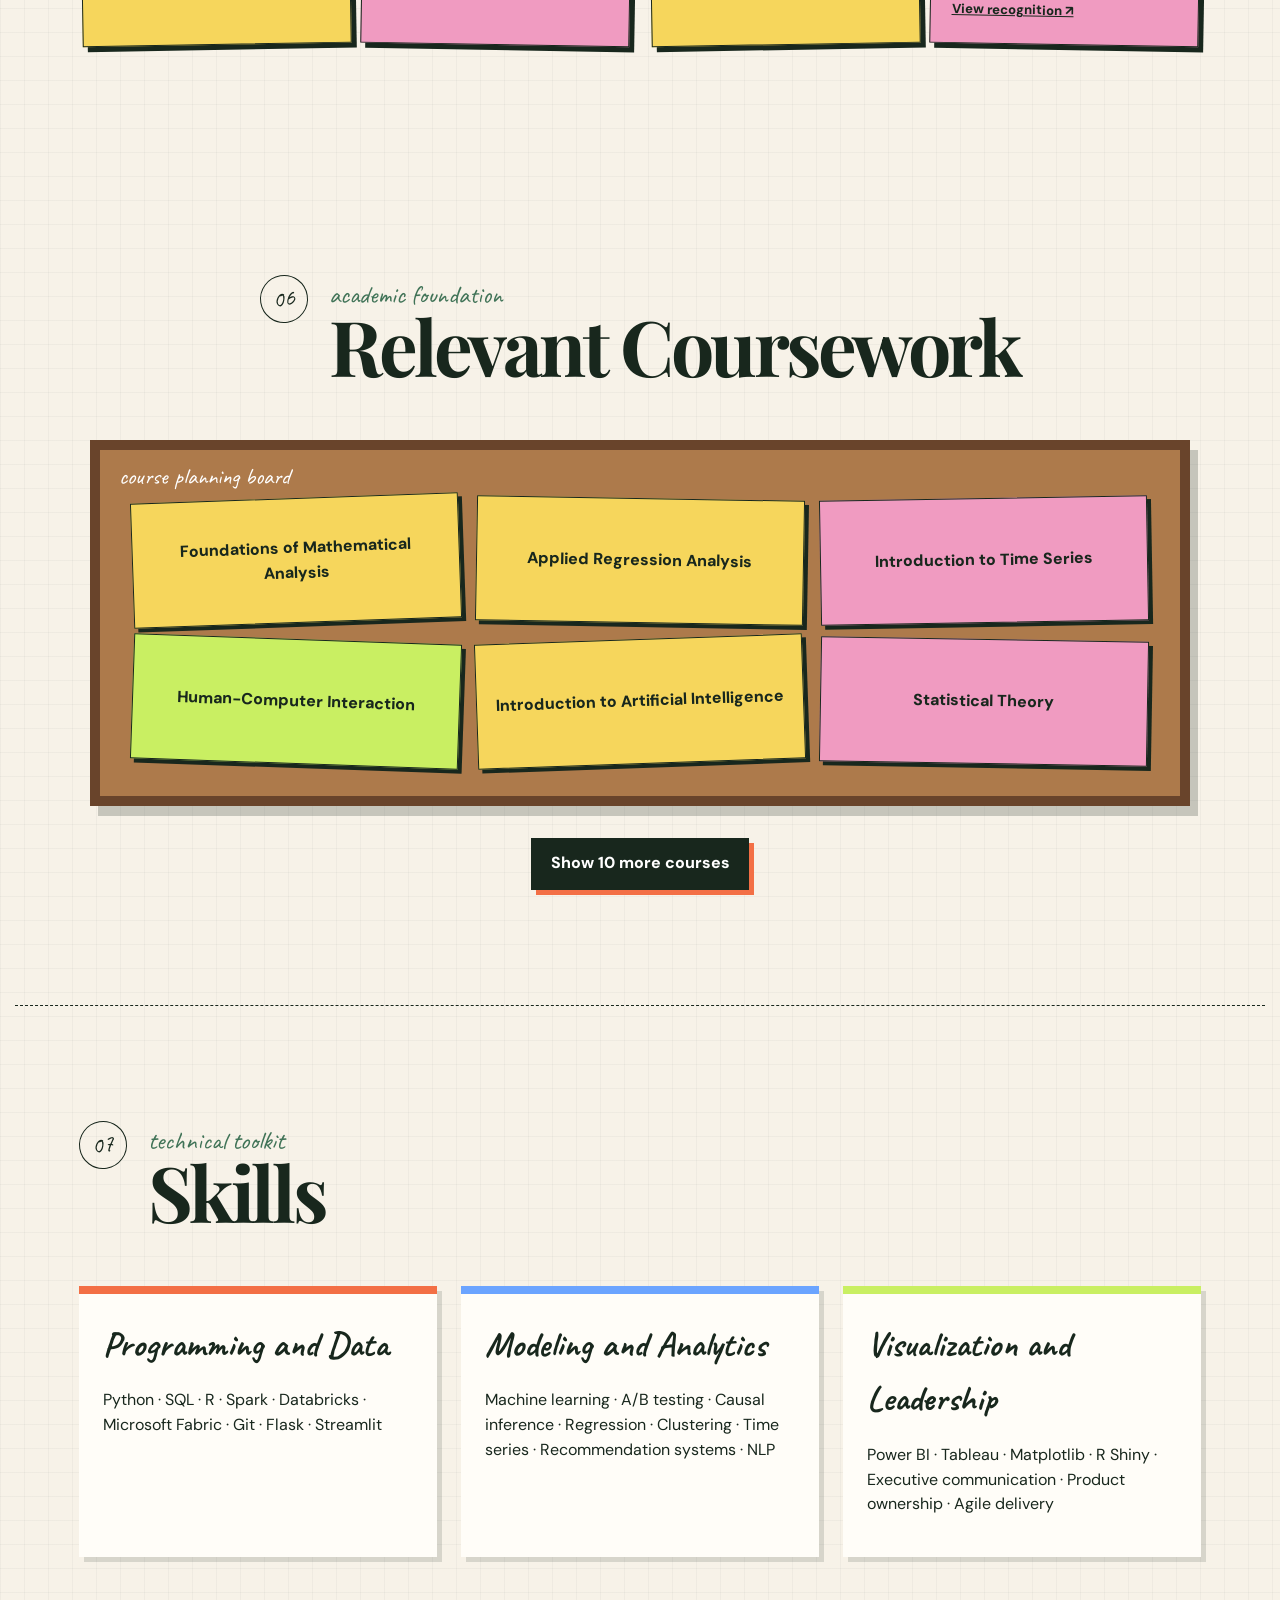
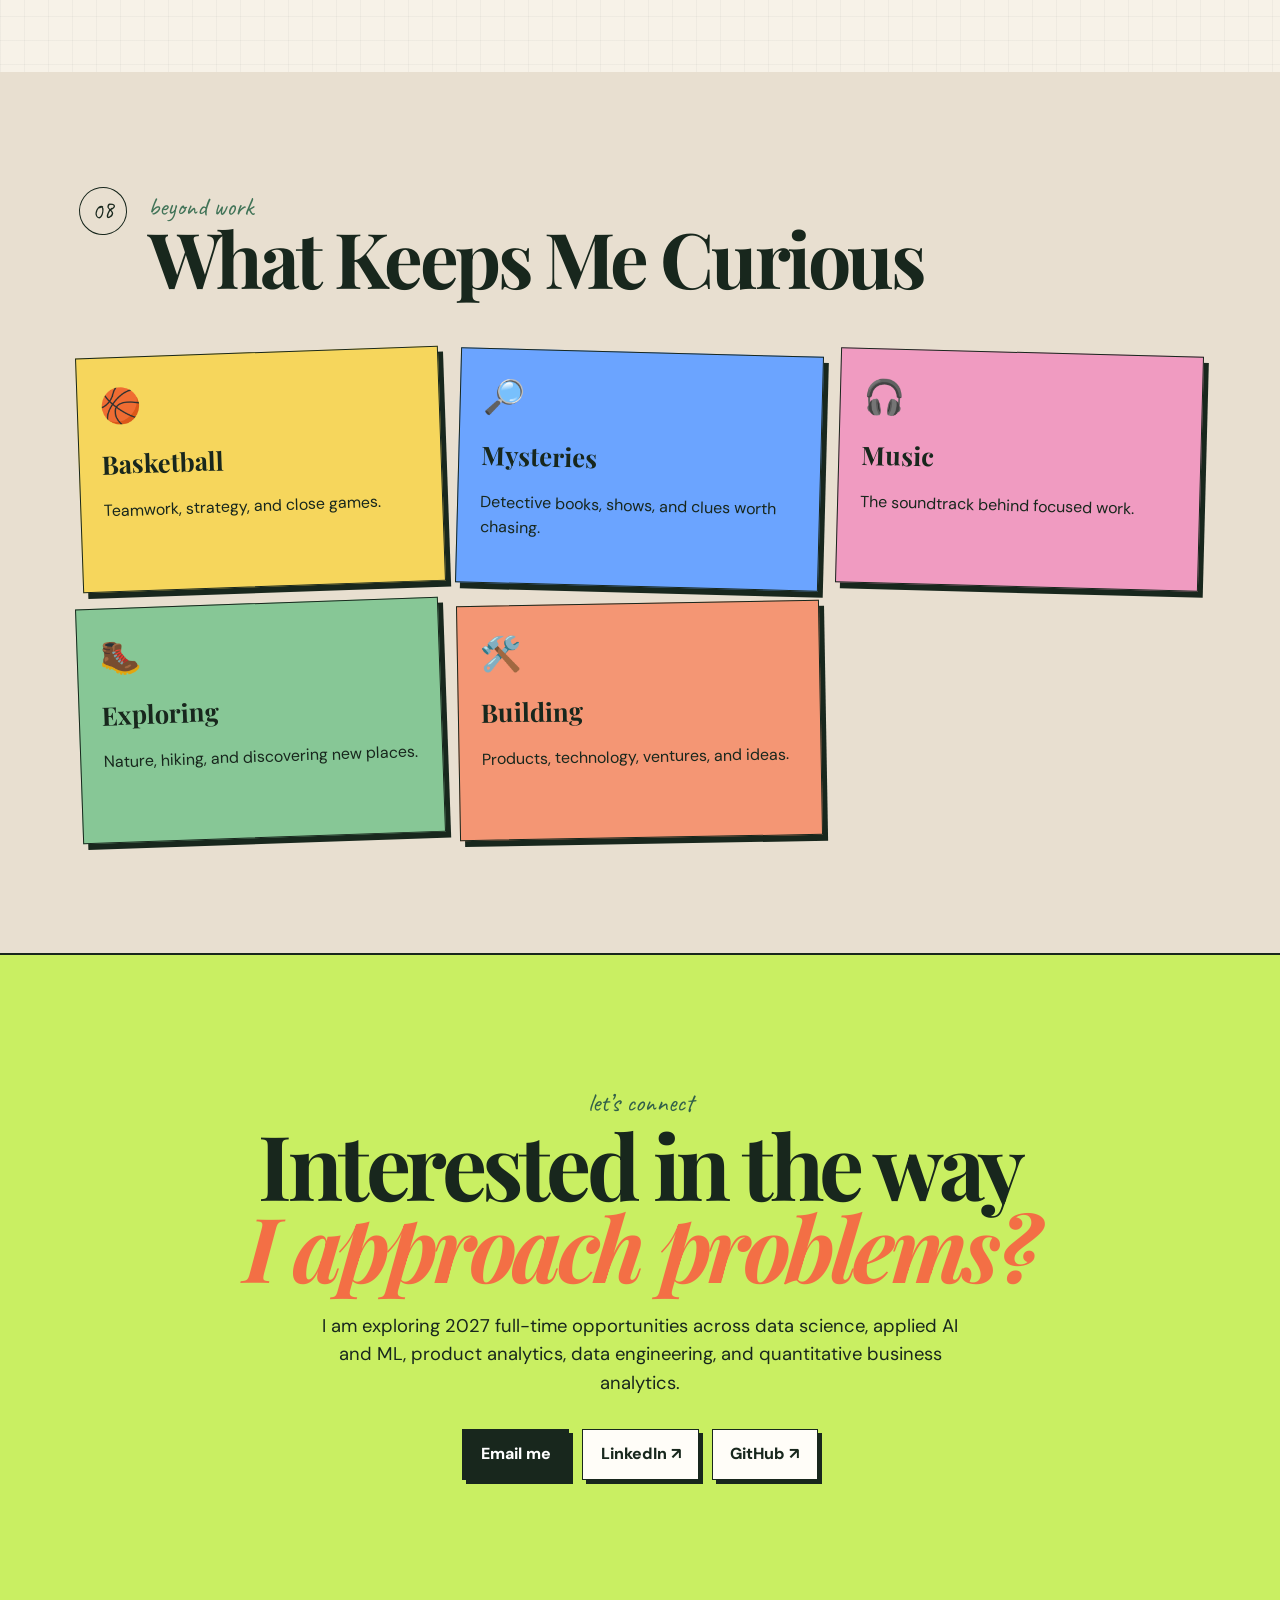
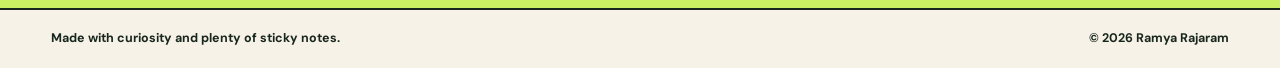
==== commit 3b73579e: "Add files via upload" ====
--- a/index.html
+++ b/index.html
@@ -4,7 +4,7 @@
 <section class="manifesto"><p>I like to understand the full picture, from <mark>collecting and modeling data</mark> to building products, deploying solutions, and communicating recommendations to executives.</p></section>
 <section class="page-section portfolio-section" id="experience"><div class="section-heading"><span class="section-number">01</span><div><p class="handwritten">industry experience</p><h2>Internships</h2></div></div><div class="card-grid" id="internship-cards"></div></section>
 <section class="page-section portfolio-section research-bg" id="research"><div class="section-heading"><span class="section-number">02</span><div><p class="handwritten">research with industry partners</p><h2>Undergraduate Research</h2></div></div><div class="card-grid" id="research-cards"></div></section>
-<section class="page-section projects-section" id="projects"><div class="section-heading light-heading"><span class="section-number">03</span><div><p class="handwritten">independent work</p><h2>Personal Projects</h2></div></div><div class="card-grid" id="project-cards"></div></section>
+<section class="page-section projects-section" id="projects"><div class="section-heading light-heading"><span class="section-number">03</span><div><p class="handwritten">independent work</p><h2>Personal Projects</h2></div></div><div class="project-worlds-note"><span class="pin">●</span><p class="handwritten">a portfolio within a portfolio</p><h3>Each project opens into a world inspired by something I love.</h3><div class="interest-reel" aria-label="Project themes inspired by Ramya's interests"><span>mystery and detective stories</span><span>basketball and strategy</span><span>music and rhythm</span><span>nature and exploration</span></div><p>Each project’s individual website is based on themes I enjoy, including mystery, basketball, technology, and more.</p></div><div class="card-grid" id="project-cards"></div></section>
 <section class="page-section portfolio-section" id="leadership"><div class="section-heading"><span class="section-number">04</span><div><p class="handwritten">organizations and service</p><h2>Leadership</h2></div></div><div class="card-grid" id="leadership-cards"></div><div class="involvement-note"><p class="handwritten">additional involvement</p><div class="involvement-list"><span>Analyst @ Sports Analytics at Purdue</span><span>Ambassador for Women in Business @ Brock-Wilson Center</span><span>Member @ Financial Management Association</span></div></div></section>
 <section class="page-section awards-section" id="awards"><div class="section-heading"><span class="section-number">05</span><div><p class="handwritten">recognition</p><h2>Awards</h2></div></div><div class="award-grid" id="award-cards"></div></section>
 <section class="page-section coursework-section" id="coursework"><div class="section-heading"><span class="section-number">06</span><div><p class="handwritten">academic foundation</p><h2>Relevant Coursework</h2></div></div><div class="course-board-frame"><span class="board-label handwritten">course planning board</span><div class="sticky-board home-board" id="course-board-home"></div></div><button class="course-button" id="open-courses" aria-expanded="false">Show more coursework</button></section>
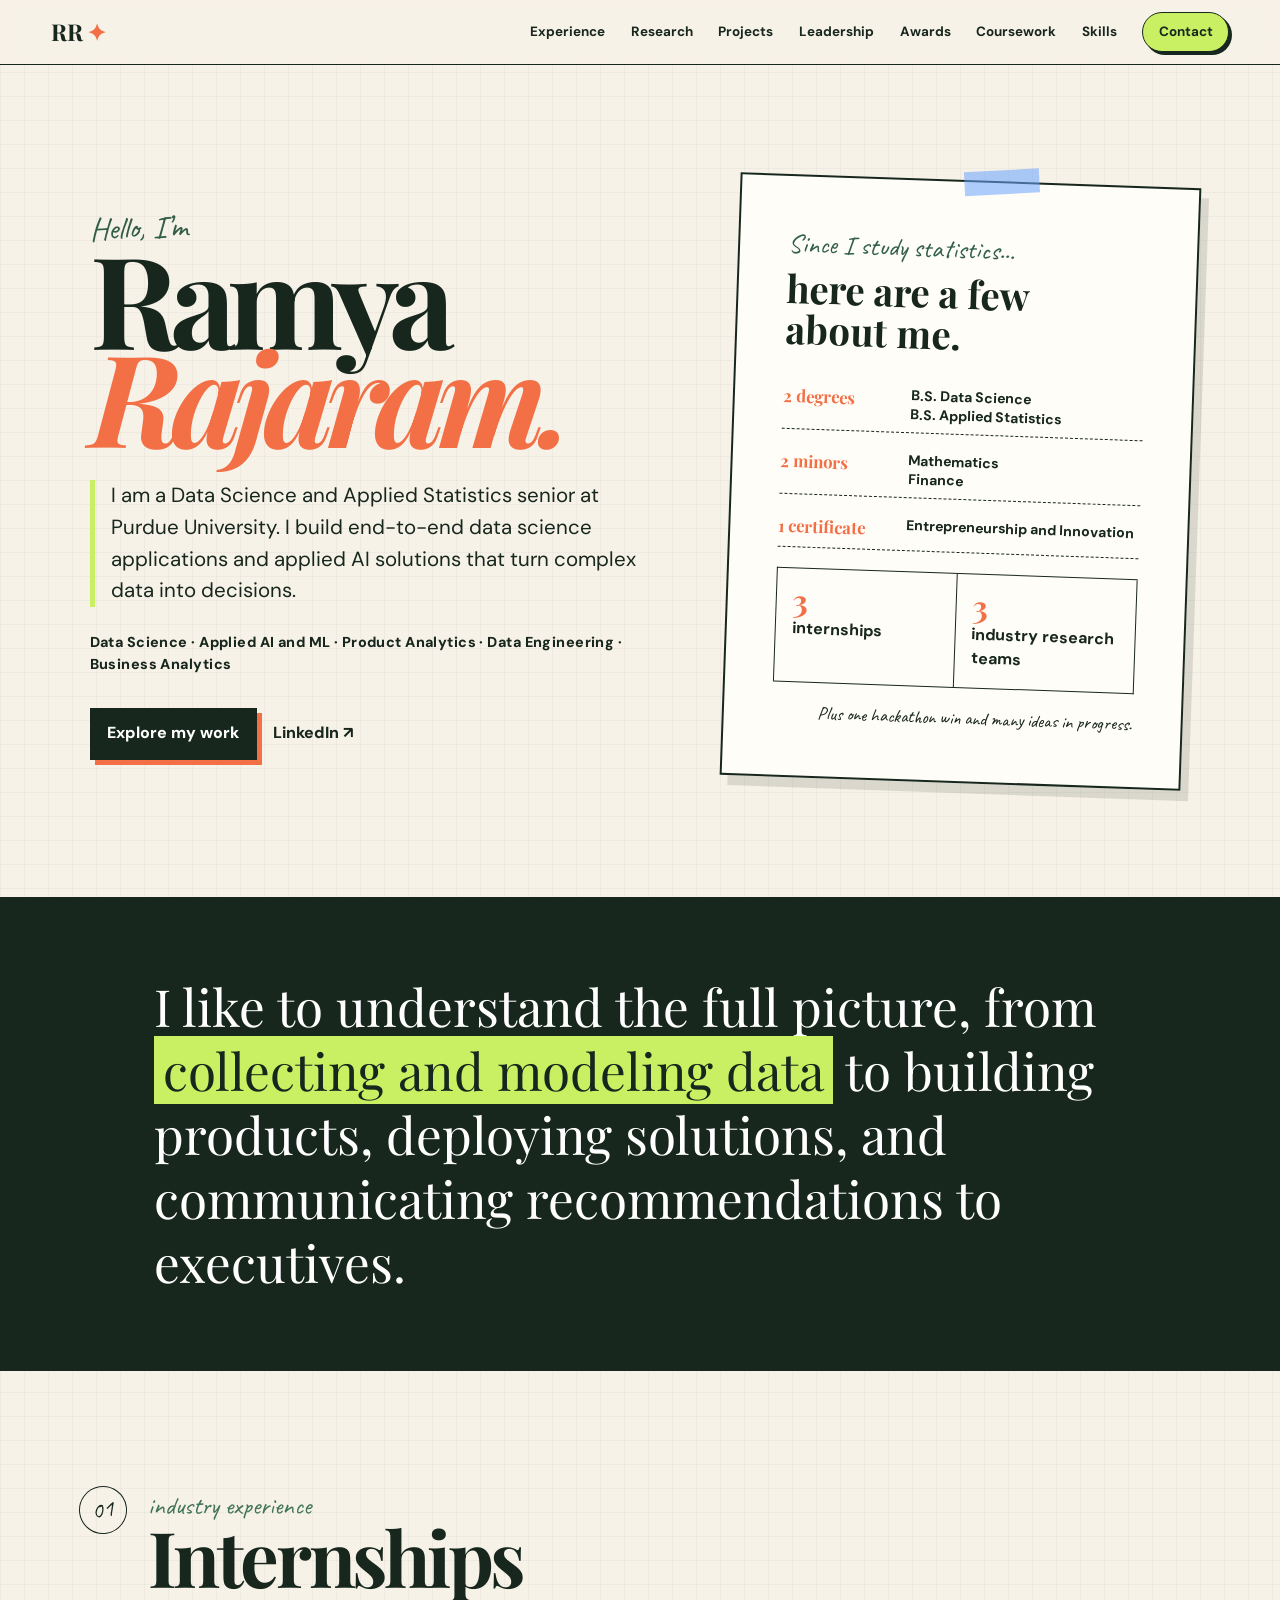
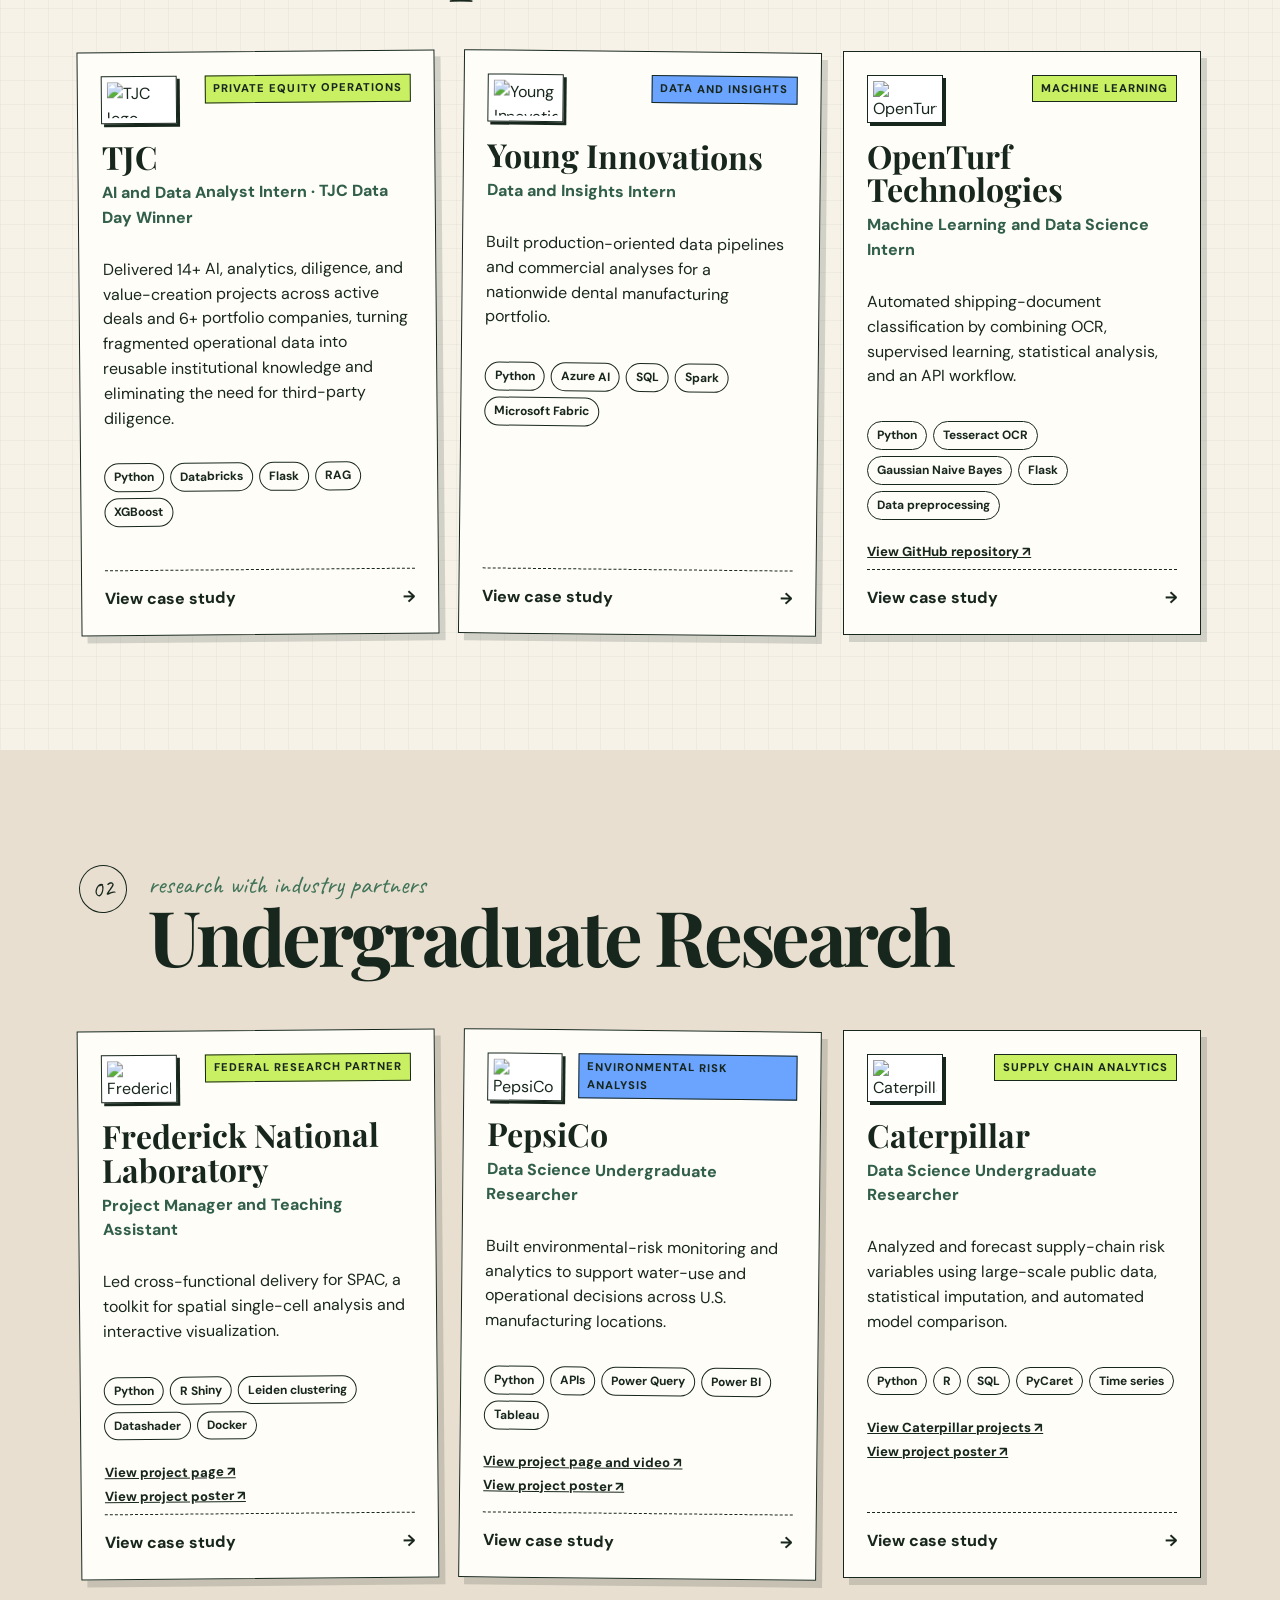
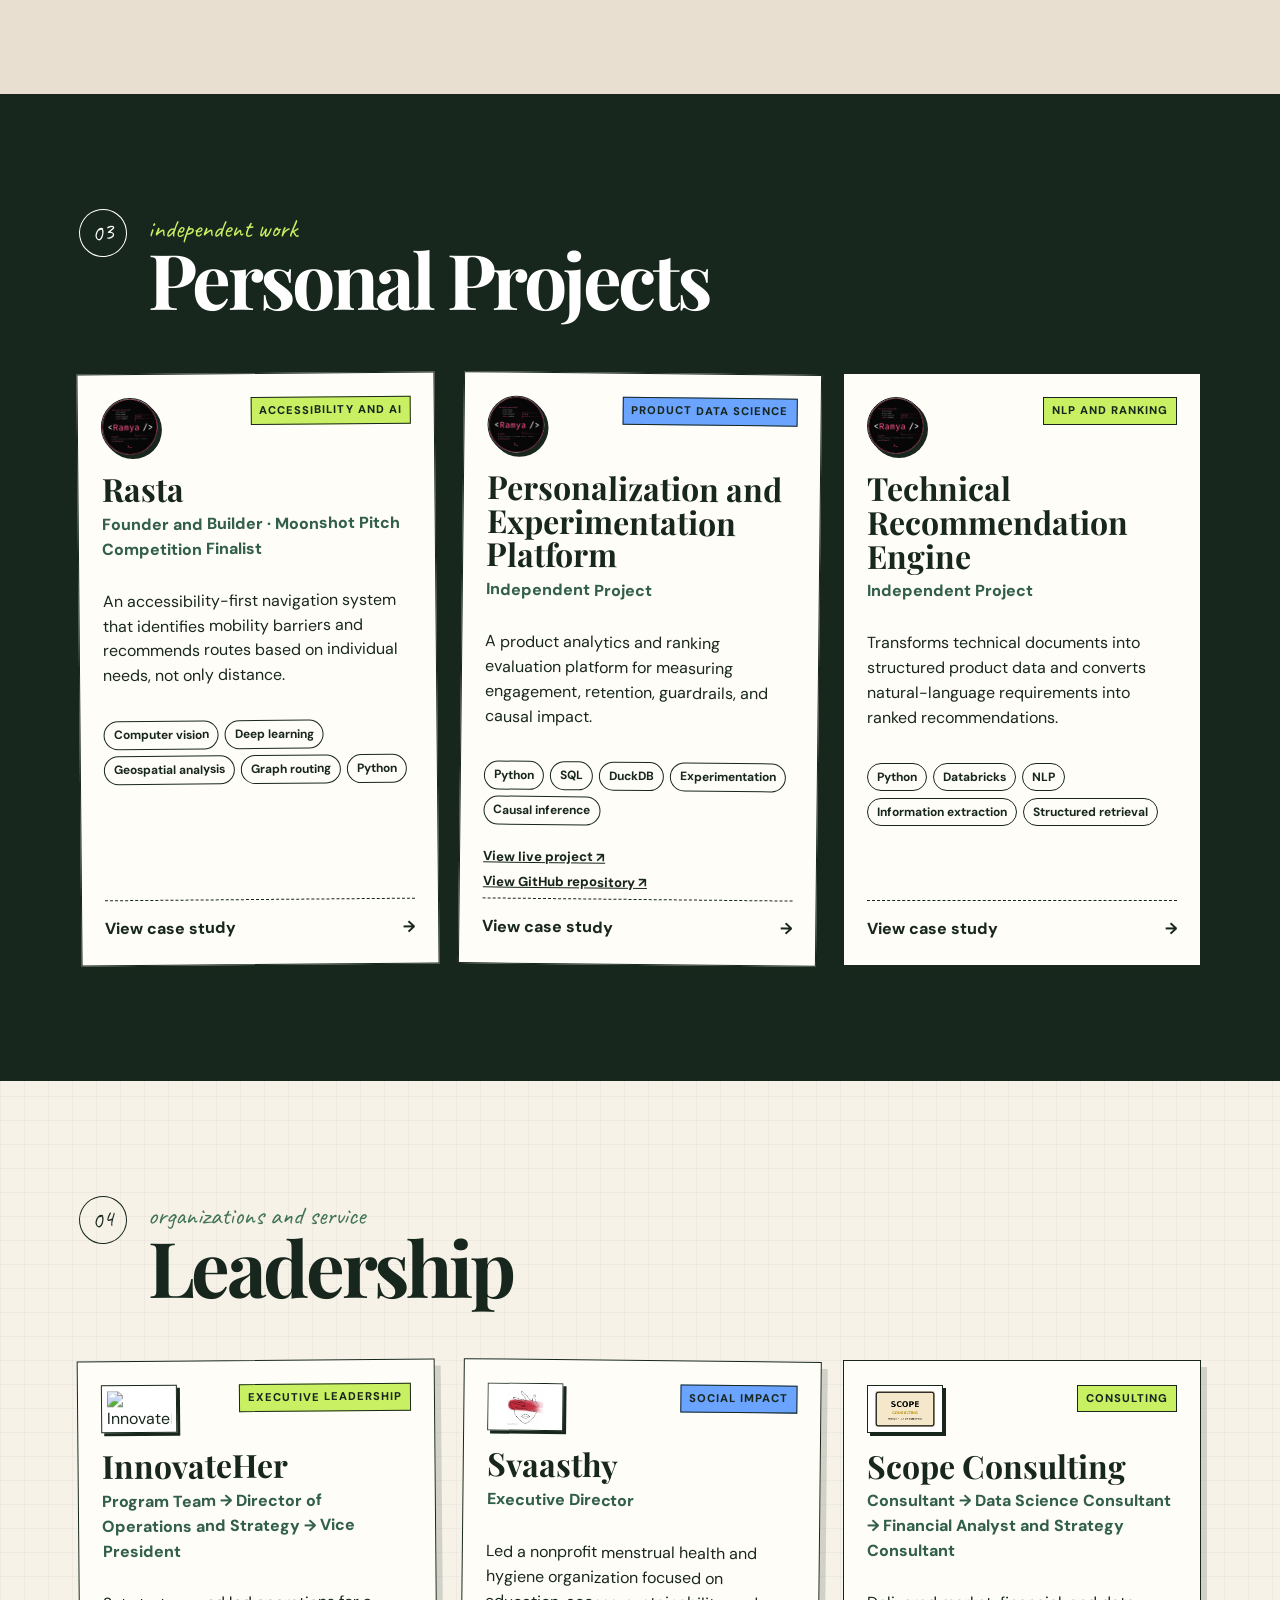
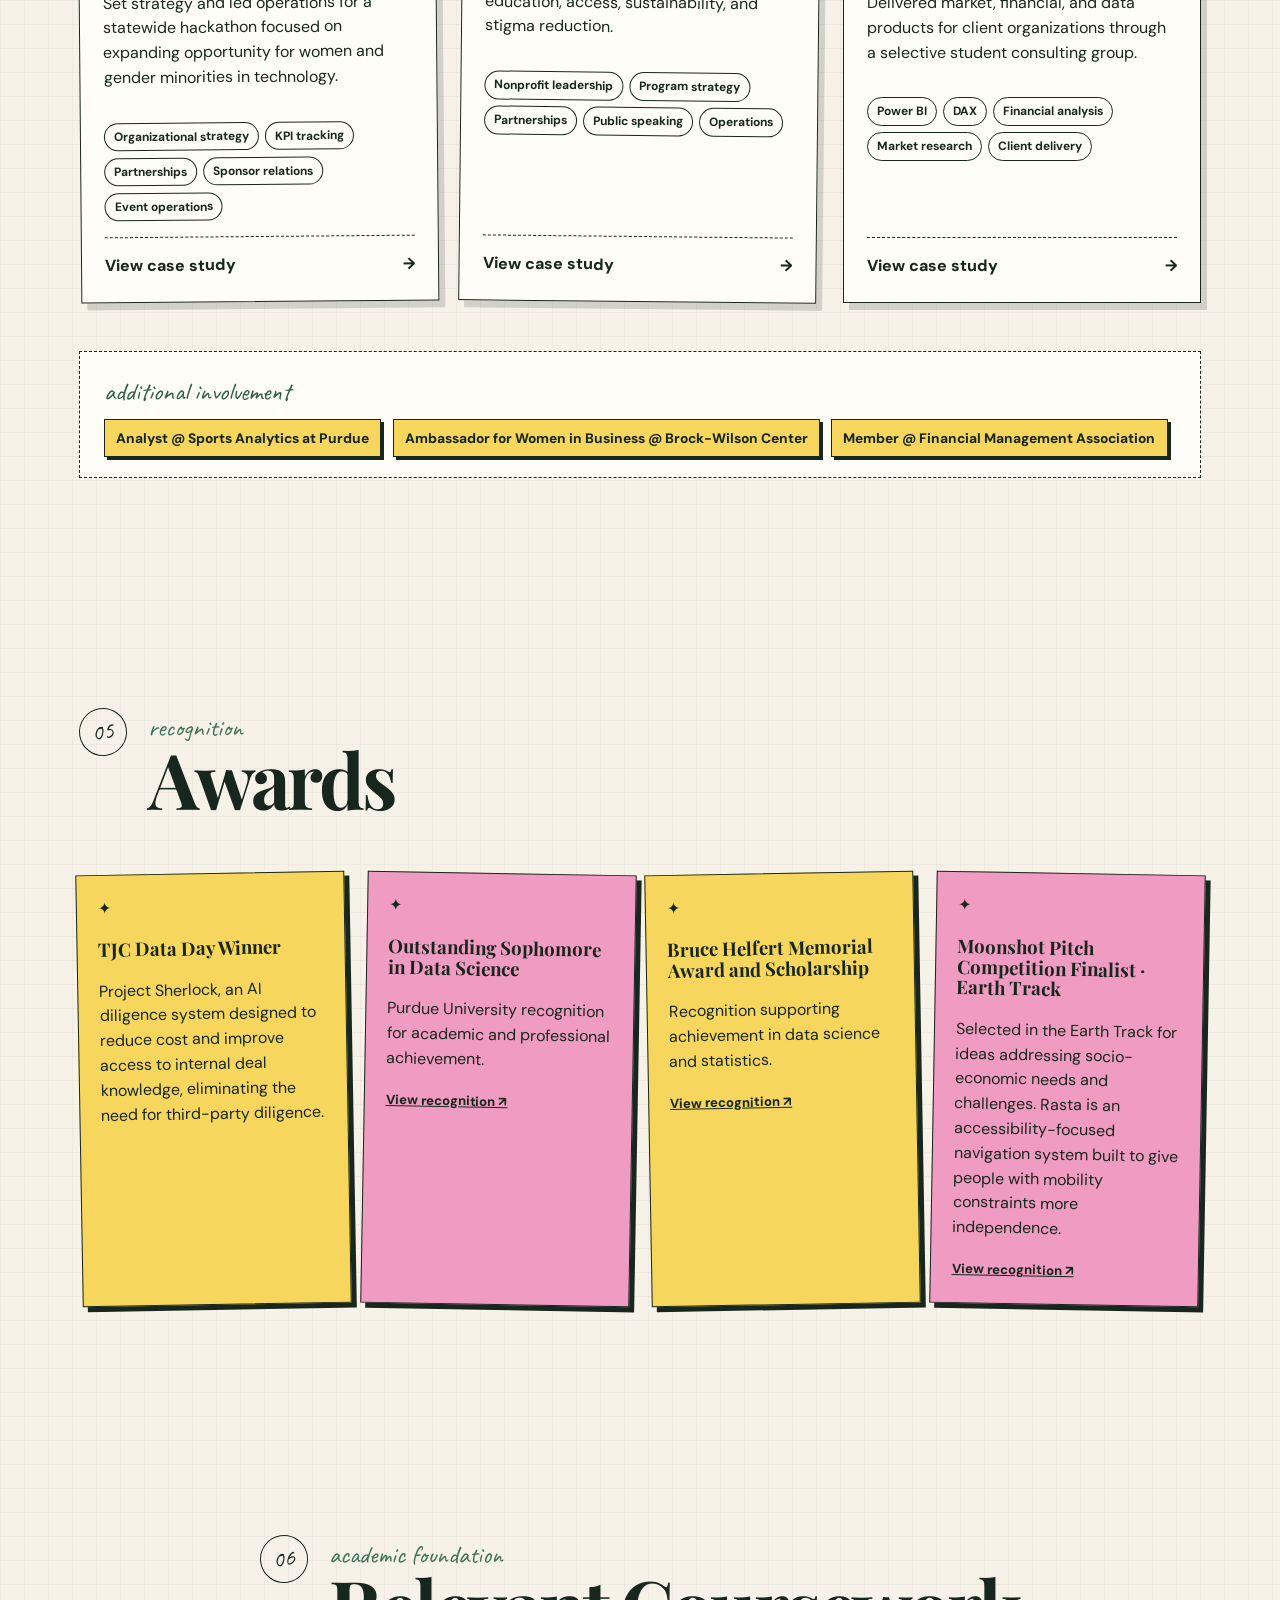
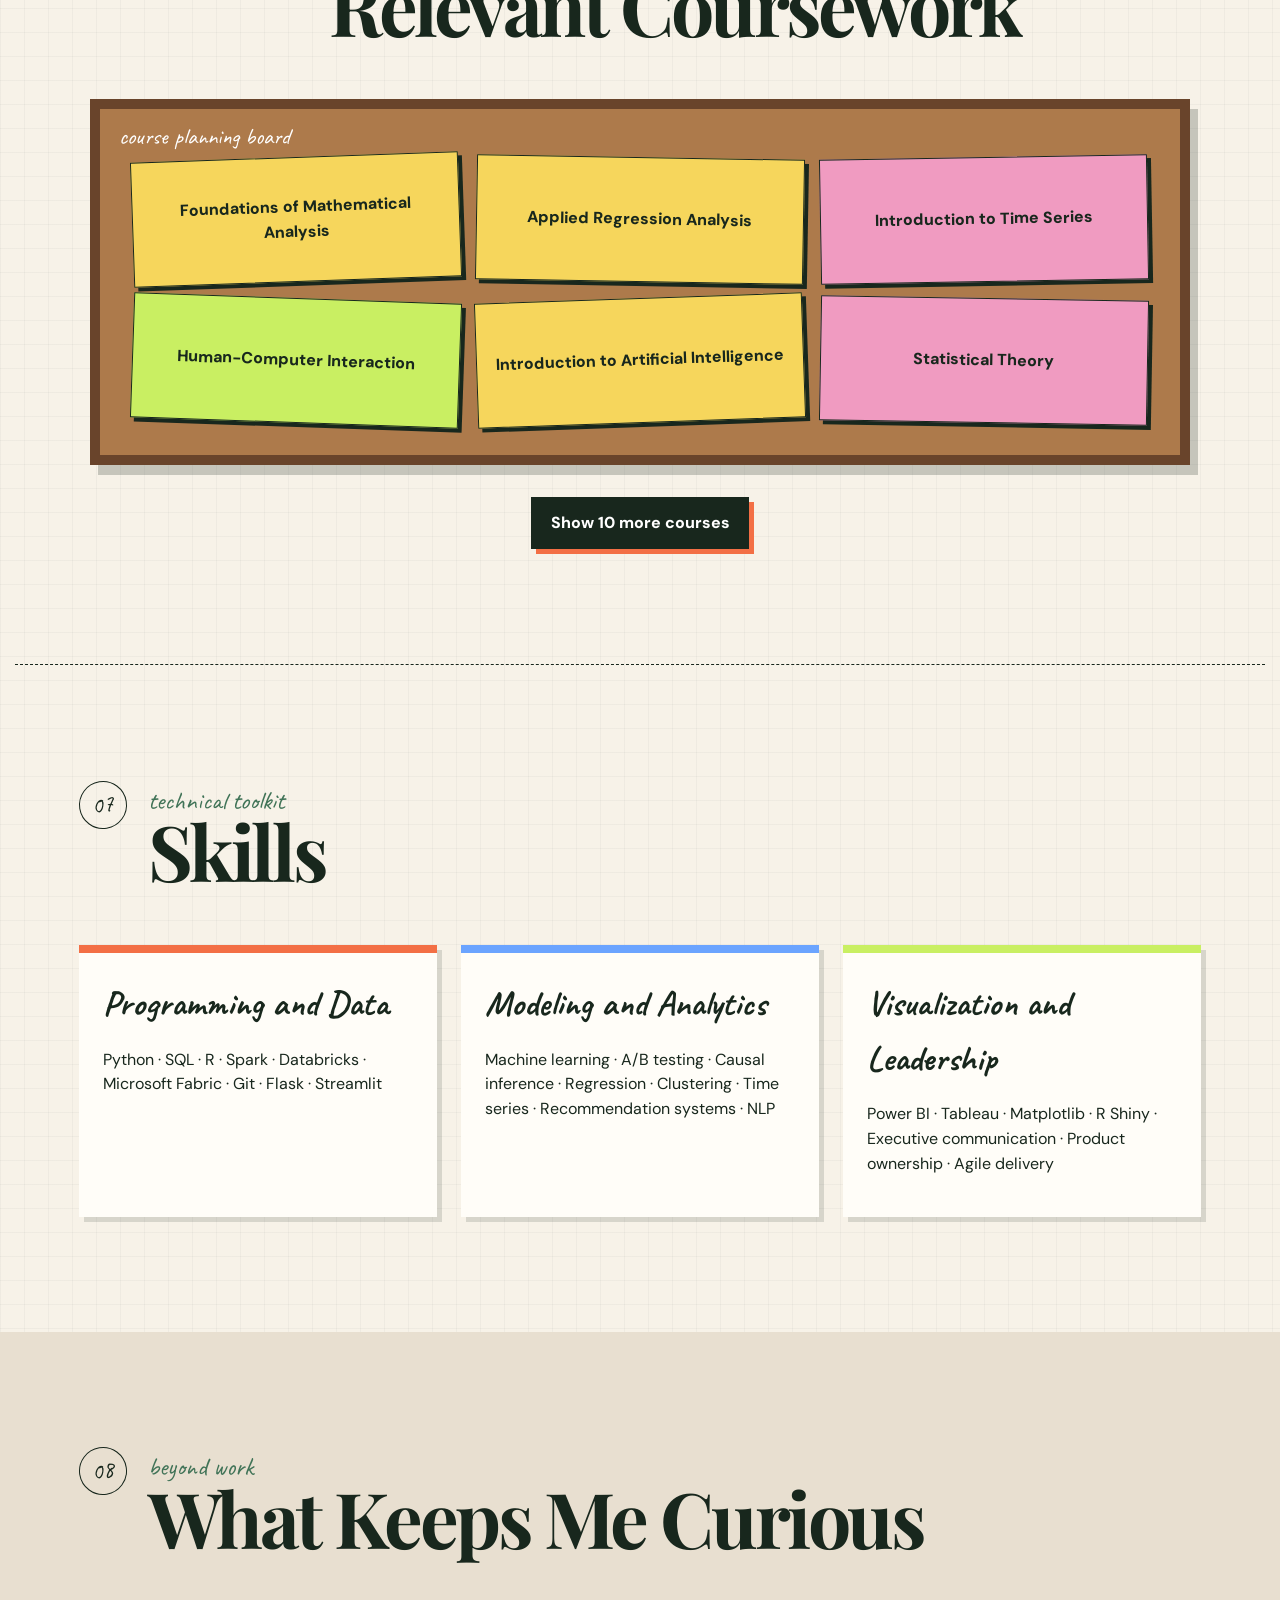
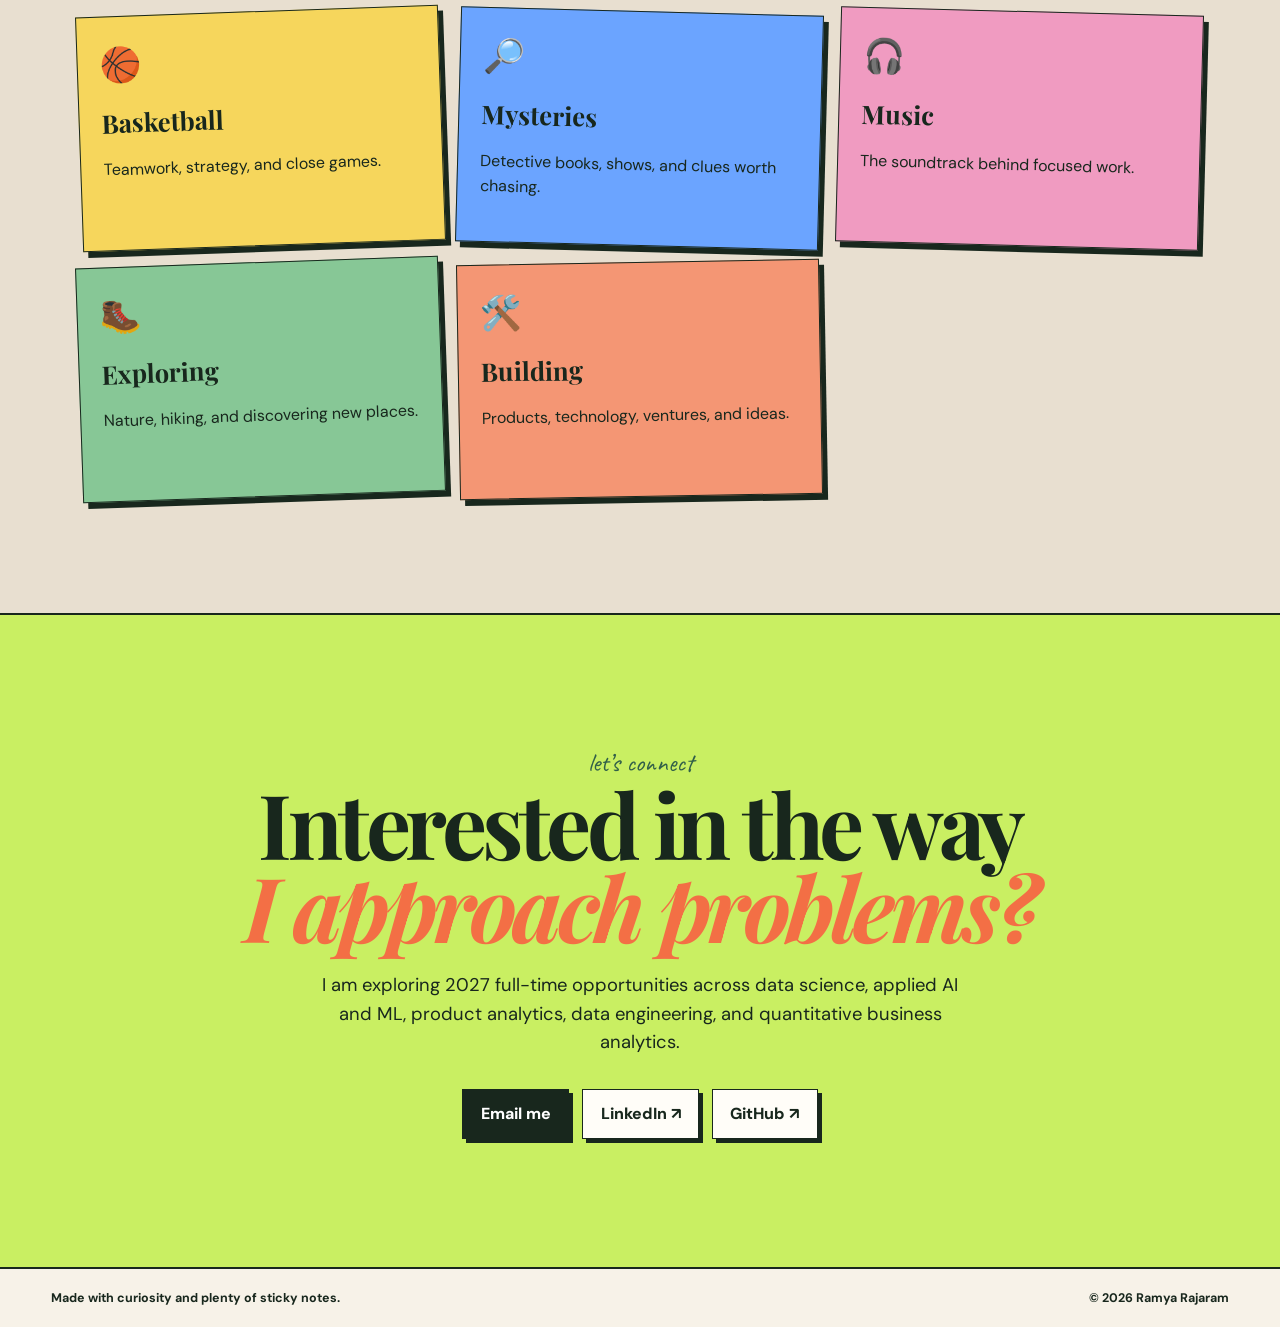
==== commit 3c01e2fc: "Add projects section to index.html" ====
--- a/index.html
+++ b/index.html
@@ -4,7 +4,7 @@
 <section class="manifesto"><p>I like to understand the full picture, from <mark>collecting and modeling data</mark> to building products, deploying solutions, and communicating recommendations to executives.</p></section>
 <section class="page-section portfolio-section" id="experience"><div class="section-heading"><span class="section-number">01</span><div><p class="handwritten">industry experience</p><h2>Internships</h2></div></div><div class="card-grid" id="internship-cards"></div></section>
 <section class="page-section portfolio-section research-bg" id="research"><div class="section-heading"><span class="section-number">02</span><div><p class="handwritten">research with industry partners</p><h2>Undergraduate Research</h2></div></div><div class="card-grid" id="research-cards"></div></section>
-<section class="page-section projects-section" id="projects"><div class="section-heading light-heading"><span class="section-number">03</span><div><p class="handwritten">independent work</p><h2>Personal Projects</h2></div></div><div class="project-worlds-note"><span class="pin">●</span><p class="handwritten">a portfolio within a portfolio</p><h3>Each project opens into a world inspired by something I love.</h3><div class="interest-reel" aria-label="Project themes inspired by Ramya's interests"><span>mystery and detective stories</span><span>basketball and strategy</span><span>music and rhythm</span><span>nature and exploration</span></div><p>Each project’s individual website is based on themes I enjoy, including mystery, basketball, technology, and more.</p></div><div class="card-grid" id="project-cards"></div></section>
+<section class="page-section projects-section" id="projects"><div class="section-heading light-heading"><span class="section-number">03</span><div><p class="handwritten">independent work</p><h2>Personal Projects</h2></div></div><div class="card-grid" id="project-cards"></div></section>
 <section class="page-section portfolio-section" id="leadership"><div class="section-heading"><span class="section-number">04</span><div><p class="handwritten">organizations and service</p><h2>Leadership</h2></div></div><div class="card-grid" id="leadership-cards"></div><div class="involvement-note"><p class="handwritten">additional involvement</p><div class="involvement-list"><span>Analyst @ Sports Analytics at Purdue</span><span>Ambassador for Women in Business @ Brock-Wilson Center</span><span>Member @ Financial Management Association</span></div></div></section>
 <section class="page-section awards-section" id="awards"><div class="section-heading"><span class="section-number">05</span><div><p class="handwritten">recognition</p><h2>Awards</h2></div></div><div class="award-grid" id="award-cards"></div></section>
 <section class="page-section coursework-section" id="coursework"><div class="section-heading"><span class="section-number">06</span><div><p class="handwritten">academic foundation</p><h2>Relevant Coursework</h2></div></div><div class="course-board-frame"><span class="board-label handwritten">course planning board</span><div class="sticky-board home-board" id="course-board-home"></div></div><button class="course-button" id="open-courses" aria-expanded="false">Show more coursework</button></section>
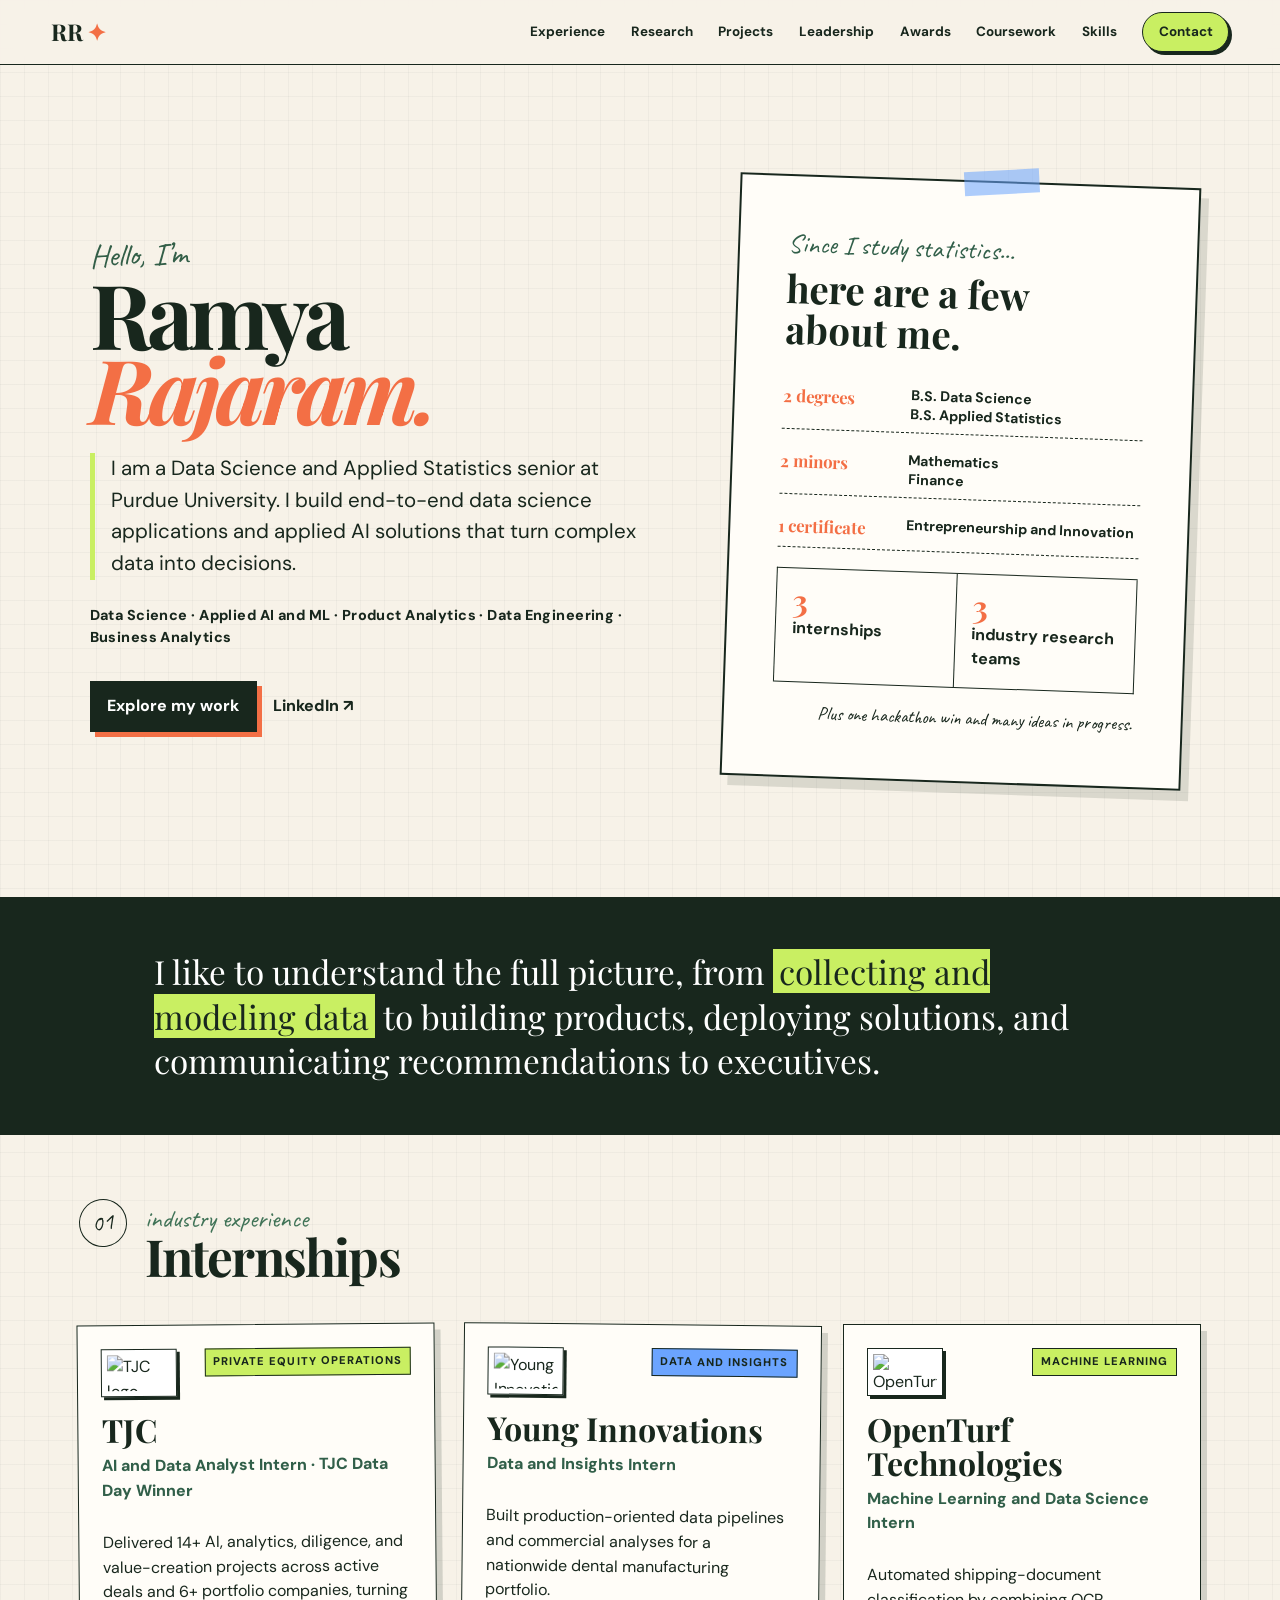
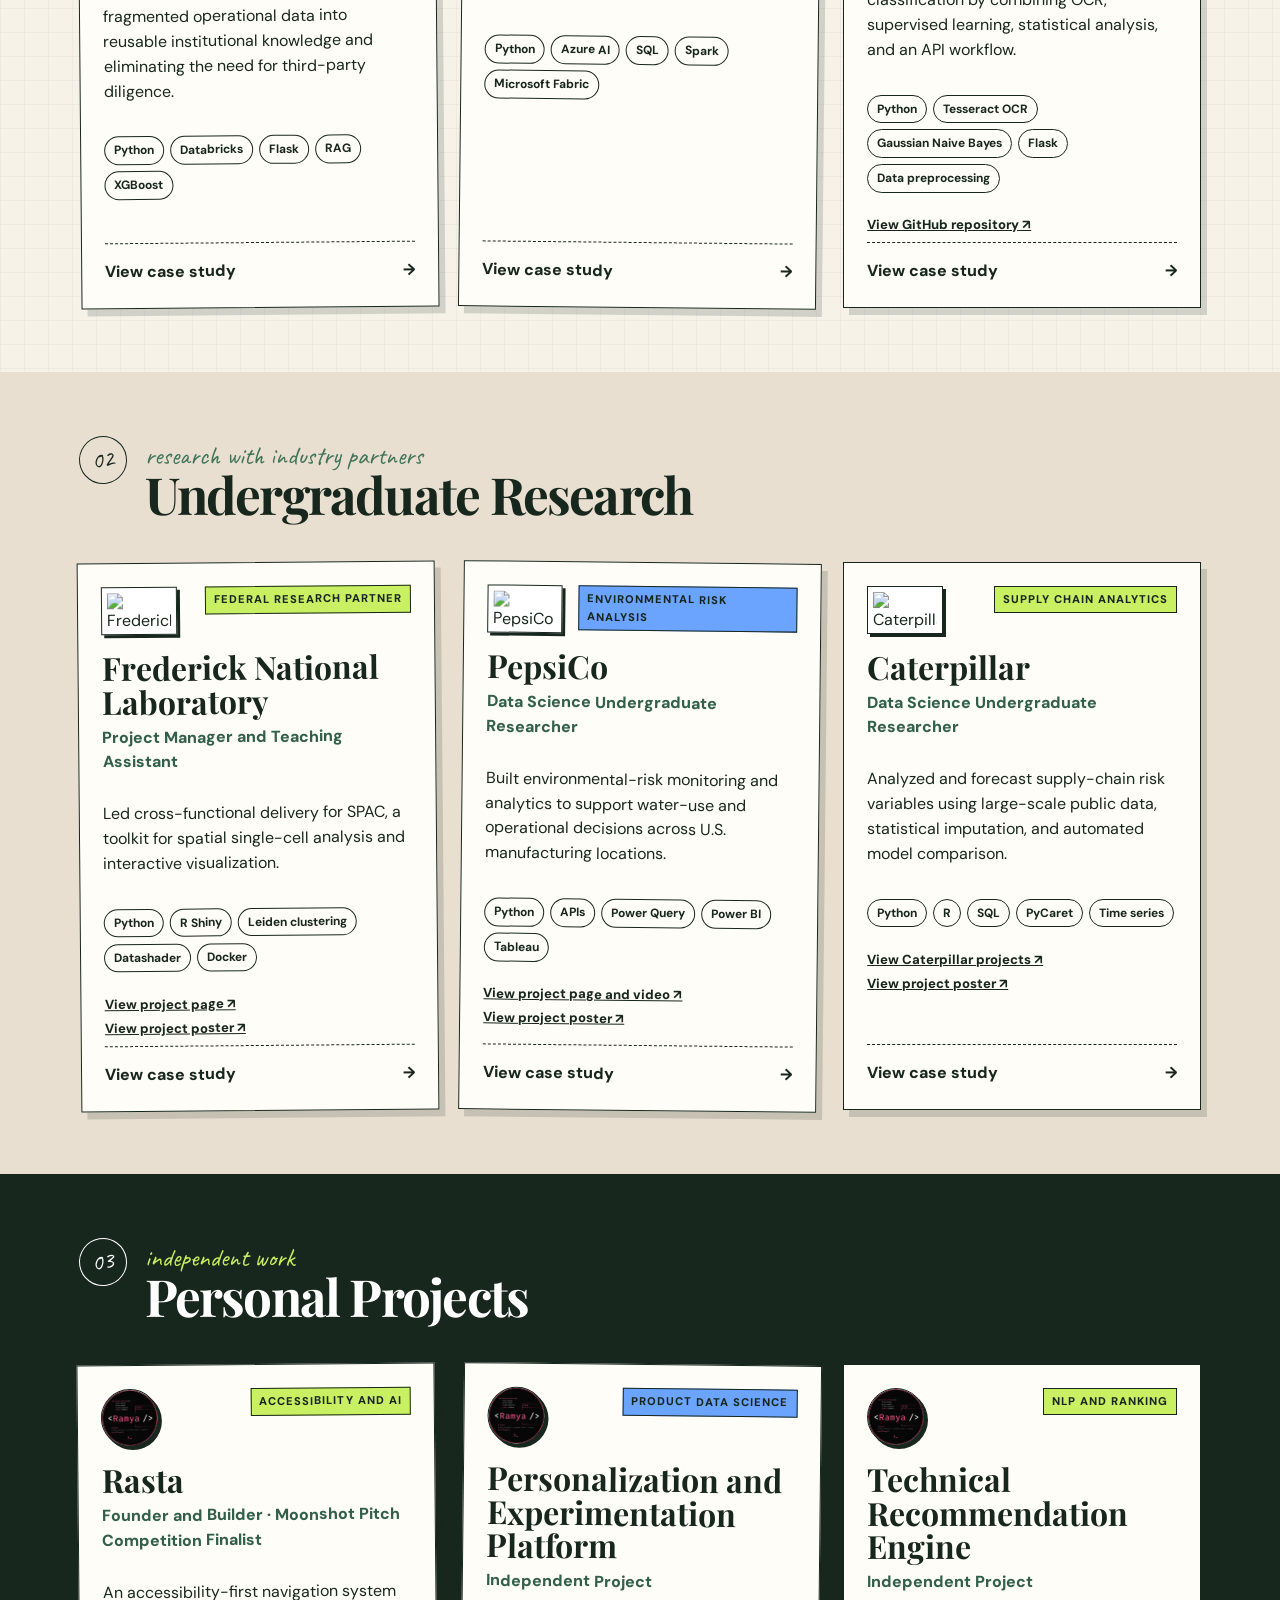
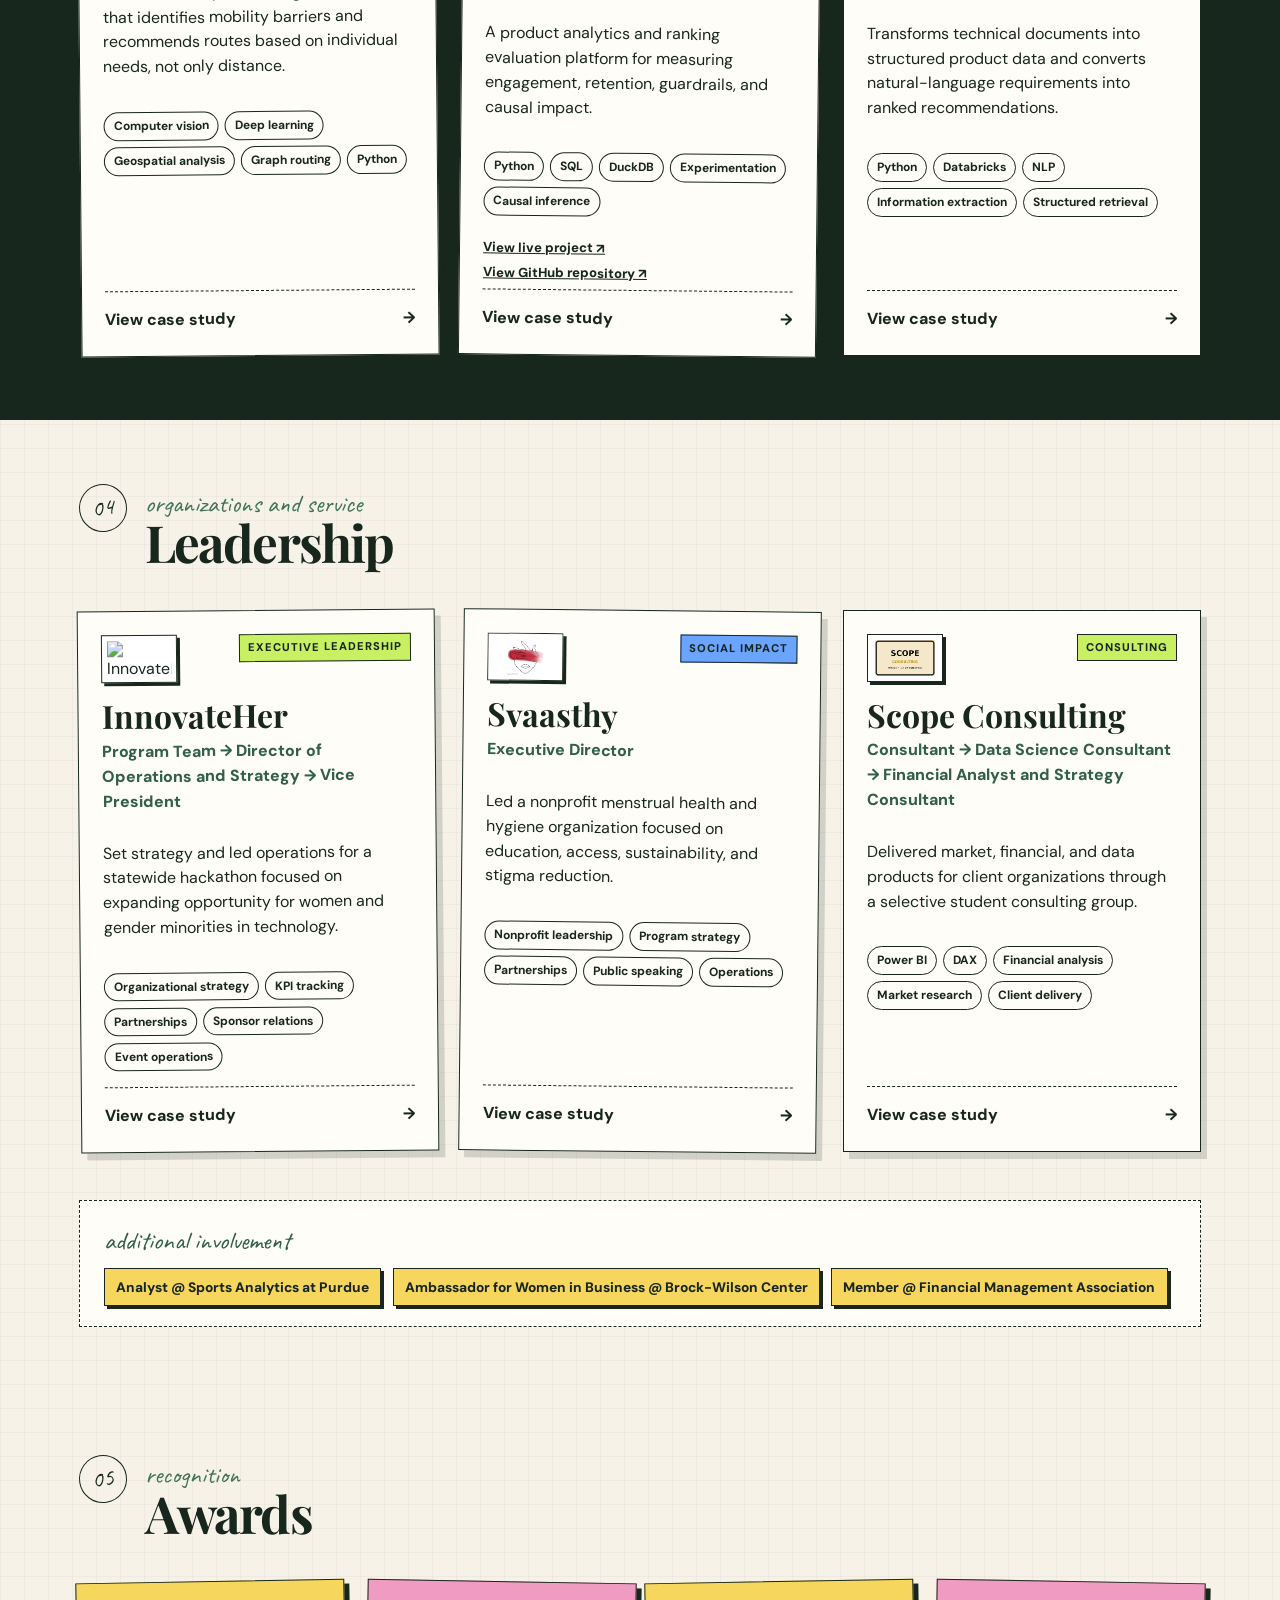
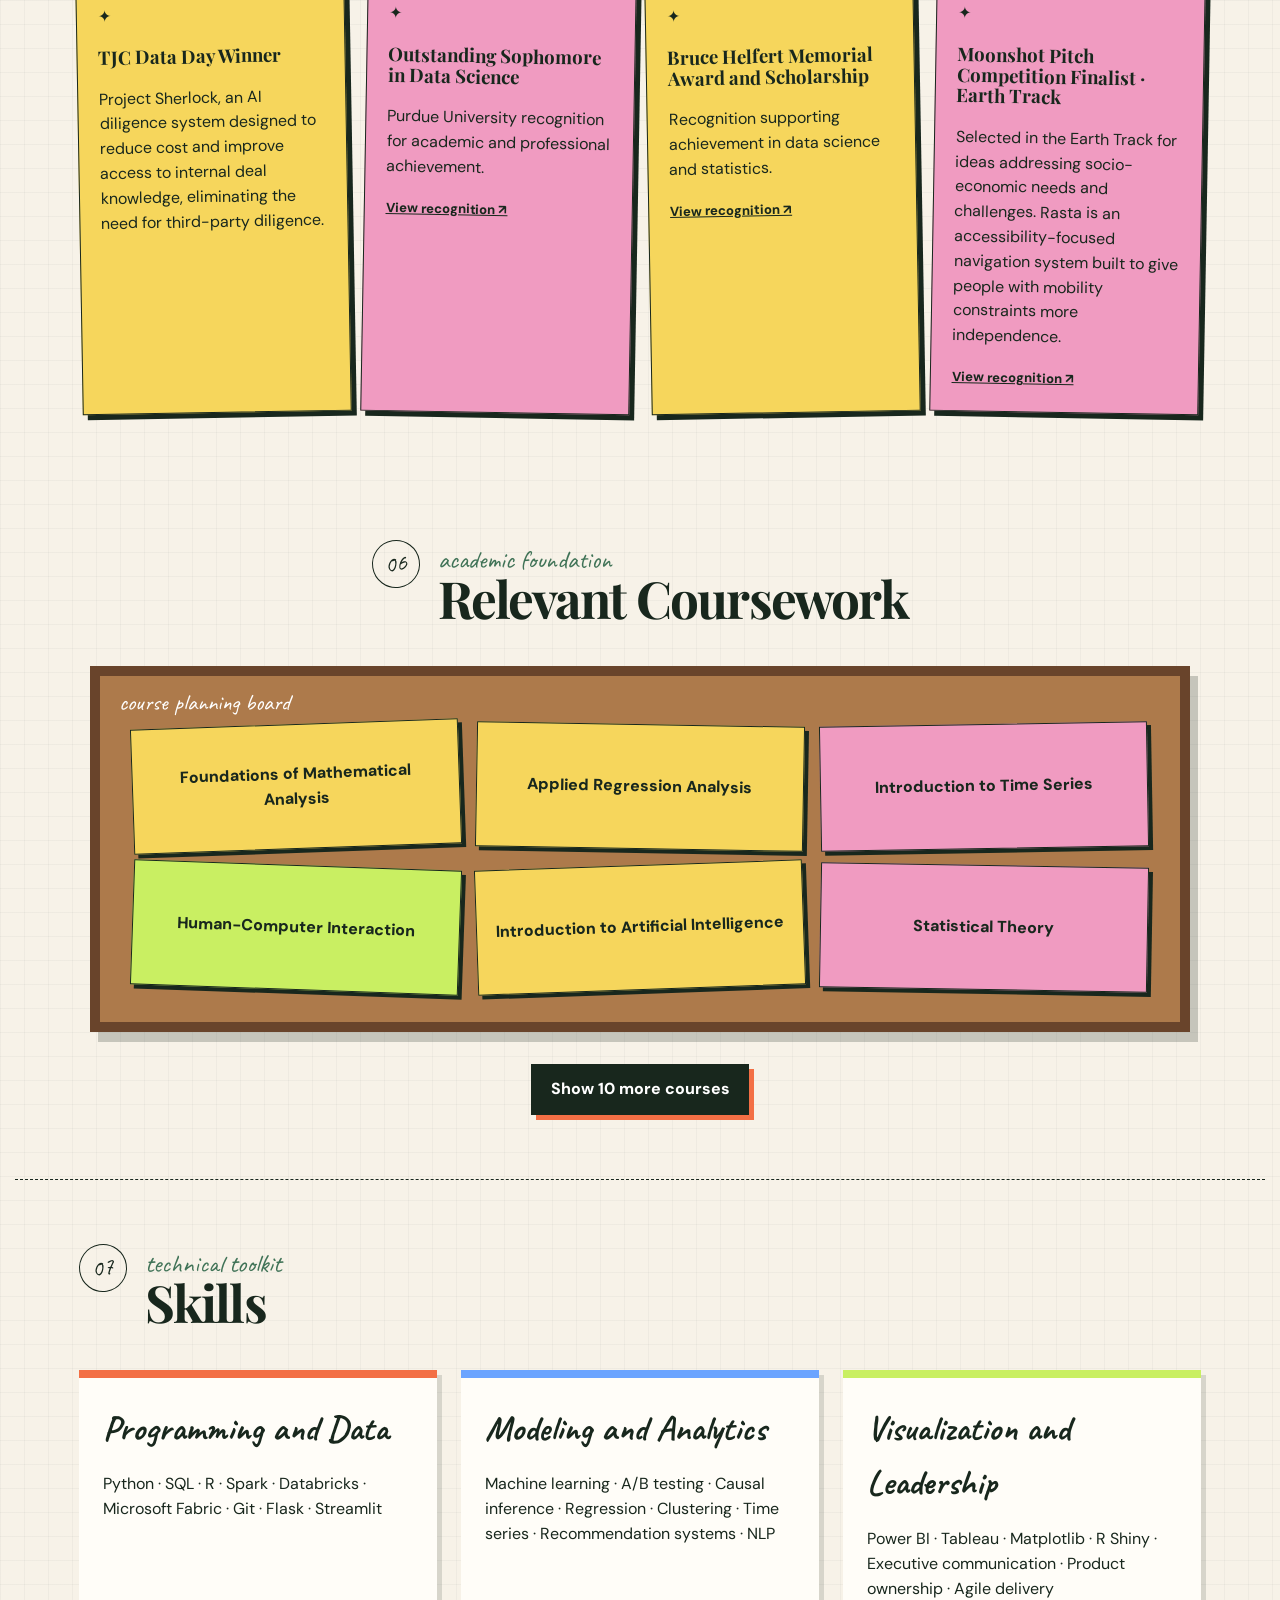
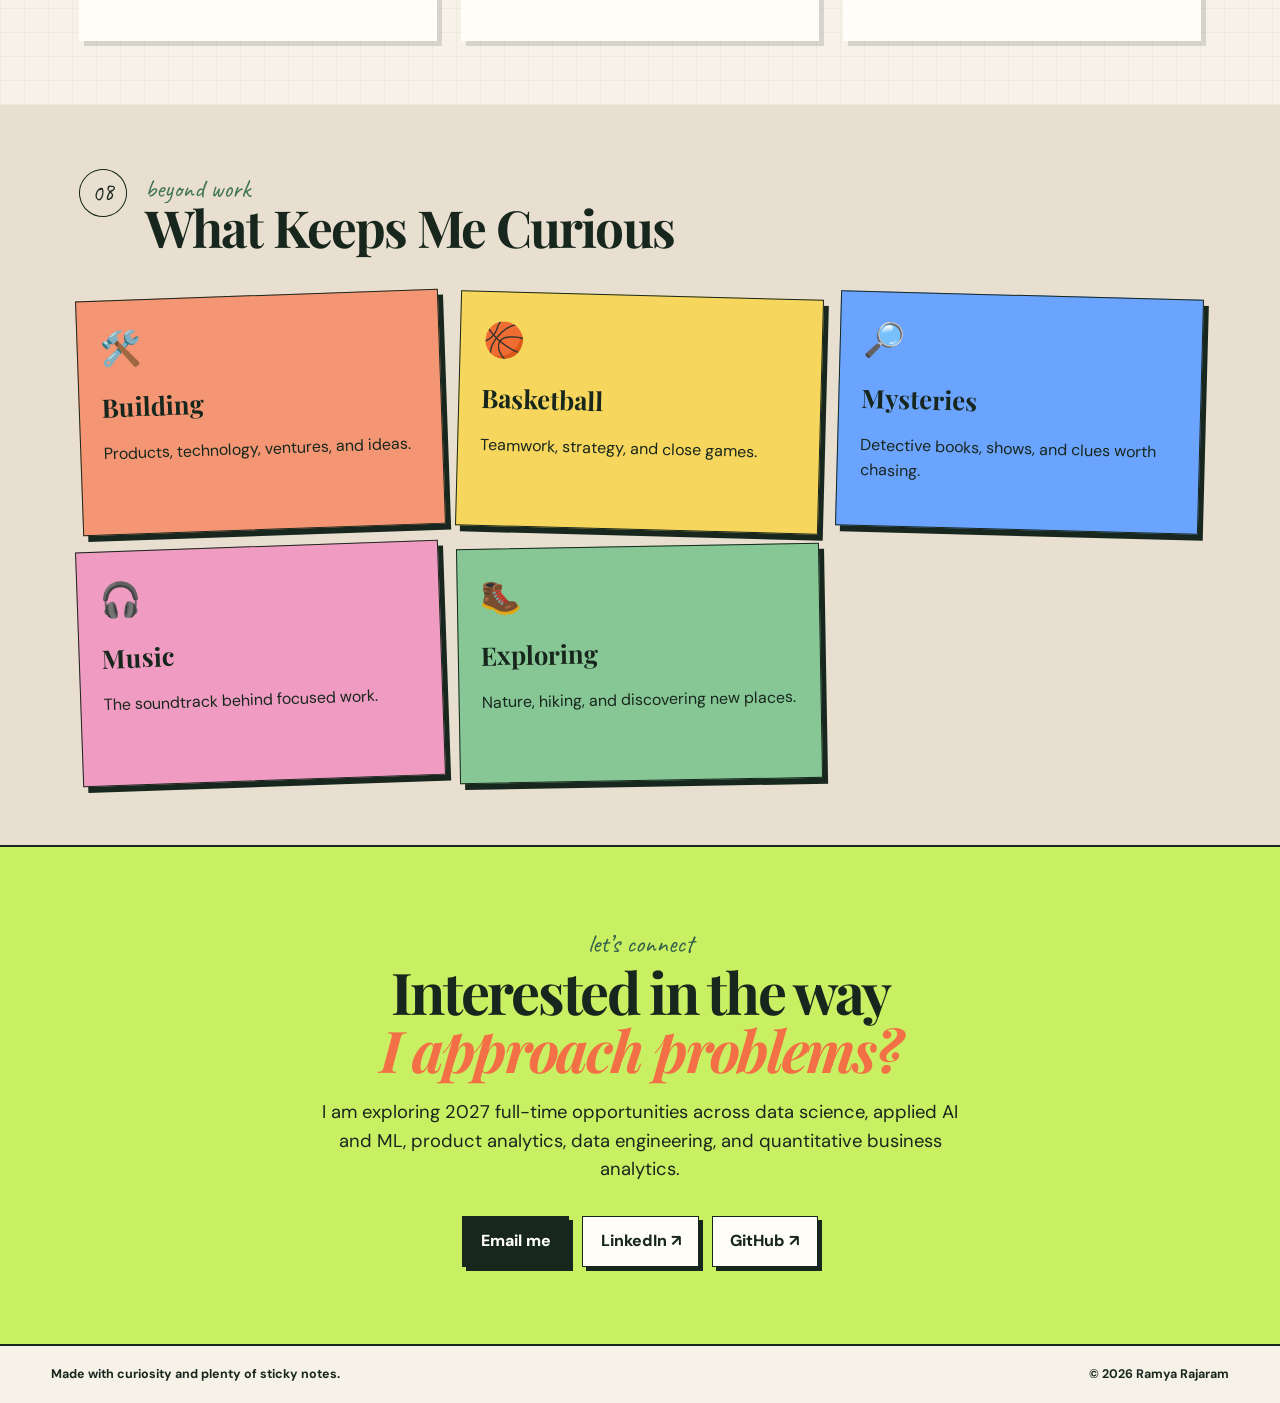
==== commit 96574d0a: "Add files via upload" ====
--- a/index.html
+++ b/index.html
@@ -9,6 +9,6 @@
 <section class="page-section awards-section" id="awards"><div class="section-heading"><span class="section-number">05</span><div><p class="handwritten">recognition</p><h2>Awards</h2></div></div><div class="award-grid" id="award-cards"></div></section>
 <section class="page-section coursework-section" id="coursework"><div class="section-heading"><span class="section-number">06</span><div><p class="handwritten">academic foundation</p><h2>Relevant Coursework</h2></div></div><div class="course-board-frame"><span class="board-label handwritten">course planning board</span><div class="sticky-board home-board" id="course-board-home"></div></div><button class="course-button" id="open-courses" aria-expanded="false">Show more coursework</button></section>
 <section class="page-section skills-section" id="skills"><div class="section-heading"><span class="section-number">07</span><div><p class="handwritten">technical toolkit</p><h2>Skills</h2></div></div><div class="skills-board"><article><h3>Programming and Data</h3><p>Python · SQL · R · Spark · Databricks · Microsoft Fabric · Git · Flask · Streamlit</p></article><article><h3>Modeling and Analytics</h3><p>Machine learning · A/B testing · Causal inference · Regression · Clustering · Time series · Recommendation systems · NLP</p></article><article><h3>Visualization and Leadership</h3><p>Power BI · Tableau · Matplotlib · R Shiny · Executive communication · Product ownership · Agile delivery</p></article></div></section>
-<section class="page-section hobbies-section" id="hobbies"><div class="section-heading"><span class="section-number">08</span><div><p class="handwritten">beyond work</p><h2>What Keeps Me Curious</h2></div></div><div class="hobby-wall"><article class="hobby yellow"><span>🏀</span><h3>Basketball</h3><p>Teamwork, strategy, and close games.</p></article><article class="hobby blue"><span>🔎</span><h3>Mysteries</h3><p>Detective books, shows, and clues worth chasing.</p></article><article class="hobby pink"><span>🎧</span><h3>Music</h3><p>The soundtrack behind focused work.</p></article><article class="hobby green"><span>🥾</span><h3>Exploring</h3><p>Nature, hiking, and discovering new places.</p></article><article class="hobby coral"><span>🛠️</span><h3>Building</h3><p>Products, technology, ventures, and ideas.</p></article></div></section>
+<section class="page-section hobbies-section" id="hobbies"><div class="section-heading"><span class="section-number">08</span><div><p class="handwritten">beyond work</p><h2>What Keeps Me Curious</h2></div></div><div class="hobby-wall"><article class="hobby coral"><span>🛠️</span><h3>Building</h3><p>Products, technology, ventures, and ideas.</p></article><article class="hobby yellow"><span>🏀</span><h3>Basketball</h3><p>Teamwork, strategy, and close games.</p></article><article class="hobby blue"><span>🔎</span><h3>Mysteries</h3><p>Detective books, shows, and clues worth chasing.</p></article><article class="hobby pink"><span>🎧</span><h3>Music</h3><p>The soundtrack behind focused work.</p></article><article class="hobby green"><span>🥾</span><h3>Exploring</h3><p>Nature, hiking, and discovering new places.</p></article></div></section>
 <section class="contact-section" id="contact"><p class="handwritten">let’s connect</p><h2>Interested in the way<br><em>I approach problems?</em></h2><p>I am exploring 2027 full-time opportunities across data science, applied AI and ML, product analytics, data engineering, and quantitative business analytics.</p><div class="contact-actions"><a href="mailto:ramyarakr4@gmail.com">Email me</a><a href="https://www.linkedin.com/in/ramya-rajaram-6606b0232" target="_blank" rel="noreferrer">LinkedIn ↗</a><a href="https://github.com/ramyarakr" target="_blank" rel="noreferrer">GitHub ↗</a></div></section></main>
 <footer><span>Made with curiosity and plenty of sticky notes.</span><span>© <span id="year"></span> Ramya Rajaram</span></footer><script src="content.js"></script><script src="script.js"></script></body></html>
--- a/styles.css
+++ b/styles.css
@@ -19,7 +19,7 @@
 .hero-copy{position:relative;z-index:2}
 .eyebrow,.handwritten,.scribble{font-family:"Caveat",cursive}
 .eyebrow{font-size:2rem;margin:0 0 -.3rem;color:#325e47;transform:rotate(-2deg);display:inline-block}
-.hero h1{font-family:"Playfair Display",serif;font-size:clamp(4.6rem,10vw,9rem);line-height:.77;letter-spacing:-.07em;margin:0 0 2.2rem}
+.hero h1{font-family:"Playfair Display",serif;font-size:clamp(3.4rem,7vw,6.2rem);line-height:.84;letter-spacing:-.055em;margin:0 0 1.7rem}
 .hero h1 span{color:var(--orange);font-style:italic}
 .intro{font-size:clamp(1.05rem,1.6vw,1.28rem);max-width:670px;border-left:5px solid var(--lime);padding-left:1rem}
 .hero-actions{display:flex;gap:1rem;align-items:center;margin-top:2rem;flex-wrap:wrap}
@@ -37,14 +37,14 @@
 .fine-print{font-family:"Caveat",cursive;font-size:1.15rem;margin:1rem 0 0;text-align:right}
 .tape-one{position:absolute;right:3%;bottom:12%;width:120px;height:32px;background:rgba(246,214,92,.65);transform:rotate(-40deg)}
 .doodle-arrow{position:absolute;bottom:7%;left:52%;font-family:"Caveat",cursive;font-size:5rem;transform:rotate(30deg);color:var(--orange)}
-.manifesto{background:var(--ink);color:white;padding:clamp(3rem,6vw,6rem) clamp(1.5rem,12vw,12rem)}
-.manifesto p{max-width:1120px;margin:auto;font-family:"Playfair Display",serif;font-size:clamp(1.8rem,4vw,3.7rem);line-height:1.25}
+.manifesto{background:var(--ink);color:white;padding:clamp(2.5rem,4vw,4rem) clamp(1.5rem,12vw,12rem)}
+.manifesto p{max-width:1120px;margin:auto;font-family:"Playfair Display",serif;font-size:clamp(1.35rem,2.6vw,2.35rem);line-height:1.35}
 .manifesto mark{background:var(--lime);color:var(--ink);padding:0 .18em}
-.page-section{max-width:1250px;margin:auto;padding:clamp(5rem,9vw,9rem) clamp(1.25rem,5vw,4rem);scroll-margin-top:65px}
-.section-heading{display:flex;align-items:flex-start;gap:1.3rem;margin-bottom:3.5rem}
+.page-section{max-width:1250px;margin:auto;padding:clamp(3.25rem,5vw,5.5rem) clamp(1.25rem,5vw,4rem);scroll-margin-top:65px}
+.section-heading{display:flex;align-items:flex-start;gap:1.1rem;margin-bottom:2.5rem}
 .section-number{font-family:"Caveat",cursive;font-size:1.5rem;border:1.5px solid var(--ink);border-radius:50%;width:48px;height:48px;display:grid;place-items:center;transform:rotate(-9deg);flex:0 0 auto}
 .handwritten{font-size:1.6rem;color:#407357;margin:0 0 -.5rem}
-.section-heading h2{font-family:"Playfair Display",serif;font-size:clamp(2.8rem,6vw,5.5rem);line-height:1;margin:0;letter-spacing:-.045em}
+.section-heading h2{font-family:"Playfair Display",serif;font-size:clamp(2.15rem,4vw,3.7rem);line-height:1.05;margin:0;letter-spacing:-.035em}
 .timeline{display:grid;grid-template-columns:repeat(3,1fr);gap:2rem}
 .experience-card{background:var(--cream);border:1.5px solid var(--ink);padding:1.7rem;box-shadow:7px 7px 0 rgba(24,39,29,.13);position:relative}
 .experience-card:before{content:"";position:absolute;height:23px;width:70px;background:rgba(240,155,193,.55);top:-12px;left:calc(50% - 35px)}
@@ -107,9 +107,9 @@
 .pink{background:var(--pink)}
 .green{background:var(--green)}
 .coral{background:#f49674}
-.contact-section{text-align:center;background:var(--lime);padding:clamp(5rem,10vw,9rem) 1.5rem;border-top:2px solid var(--ink);border-bottom:2px solid var(--ink)}
+.contact-section{text-align:center;background:var(--lime);padding:clamp(3.5rem,6vw,5.5rem) 1.5rem;border-top:2px solid var(--ink);border-bottom:2px solid var(--ink)}
 .contact-section .handwritten{color:#315f49}
-.contact-section h2{font-family:"Playfair Display";font-size:clamp(3rem,7vw,6.5rem);line-height:.92;letter-spacing:-.05em;margin:.5rem auto 1.5rem}
+.contact-section h2{font-family:"Playfair Display";font-size:clamp(2.25rem,4.5vw,4.25rem);line-height:1;letter-spacing:-.04em;margin:.5rem auto 1.25rem}
 .contact-section h2 em{color:var(--orange)}
 .contact-section>p:not(.handwritten):not(.contact-note){max-width:660px;margin:0 auto 2rem;font-size:1.15rem}
 .contact-actions{display:flex;justify-content:center;gap:.8rem;flex-wrap:wrap}
@@ -136,12 +136,12 @@
 .hobby:nth-child(n){grid-column:span 1;transform:none}
 }
 
-@media(max-width:560px){.hero h1{font-size:4.6rem}
+@media(max-width:560px){.hero h1{font-size:3.5rem}
 .hero{padding-left:1.1rem;padding-right:1.1rem}
 .stat-grid strong{font-size:2rem}
 .section-heading{gap:.7rem}
 .section-number{width:40px;height:40px}
-.section-heading h2{font-size:2.7rem}
+.section-heading h2{font-size:2.2rem}
 .project-card{padding:1.1rem}
 .route-visual i{min-width:25px}
 .route-visual b{font-size:.7rem}
@@ -151,7 +151,7 @@
 .contact-actions{flex-direction:column;max-width:300px;margin:auto}
 footer{flex-direction:column;gap:.35rem}
 .manifesto{padding:3.5rem 1.4rem}
-.manifesto p{font-size:1.8rem}
+.manifesto p{font-size:1.4rem}
 }
 
 @media(prefers-reduced-motion:reduce){html{scroll-behavior:auto}
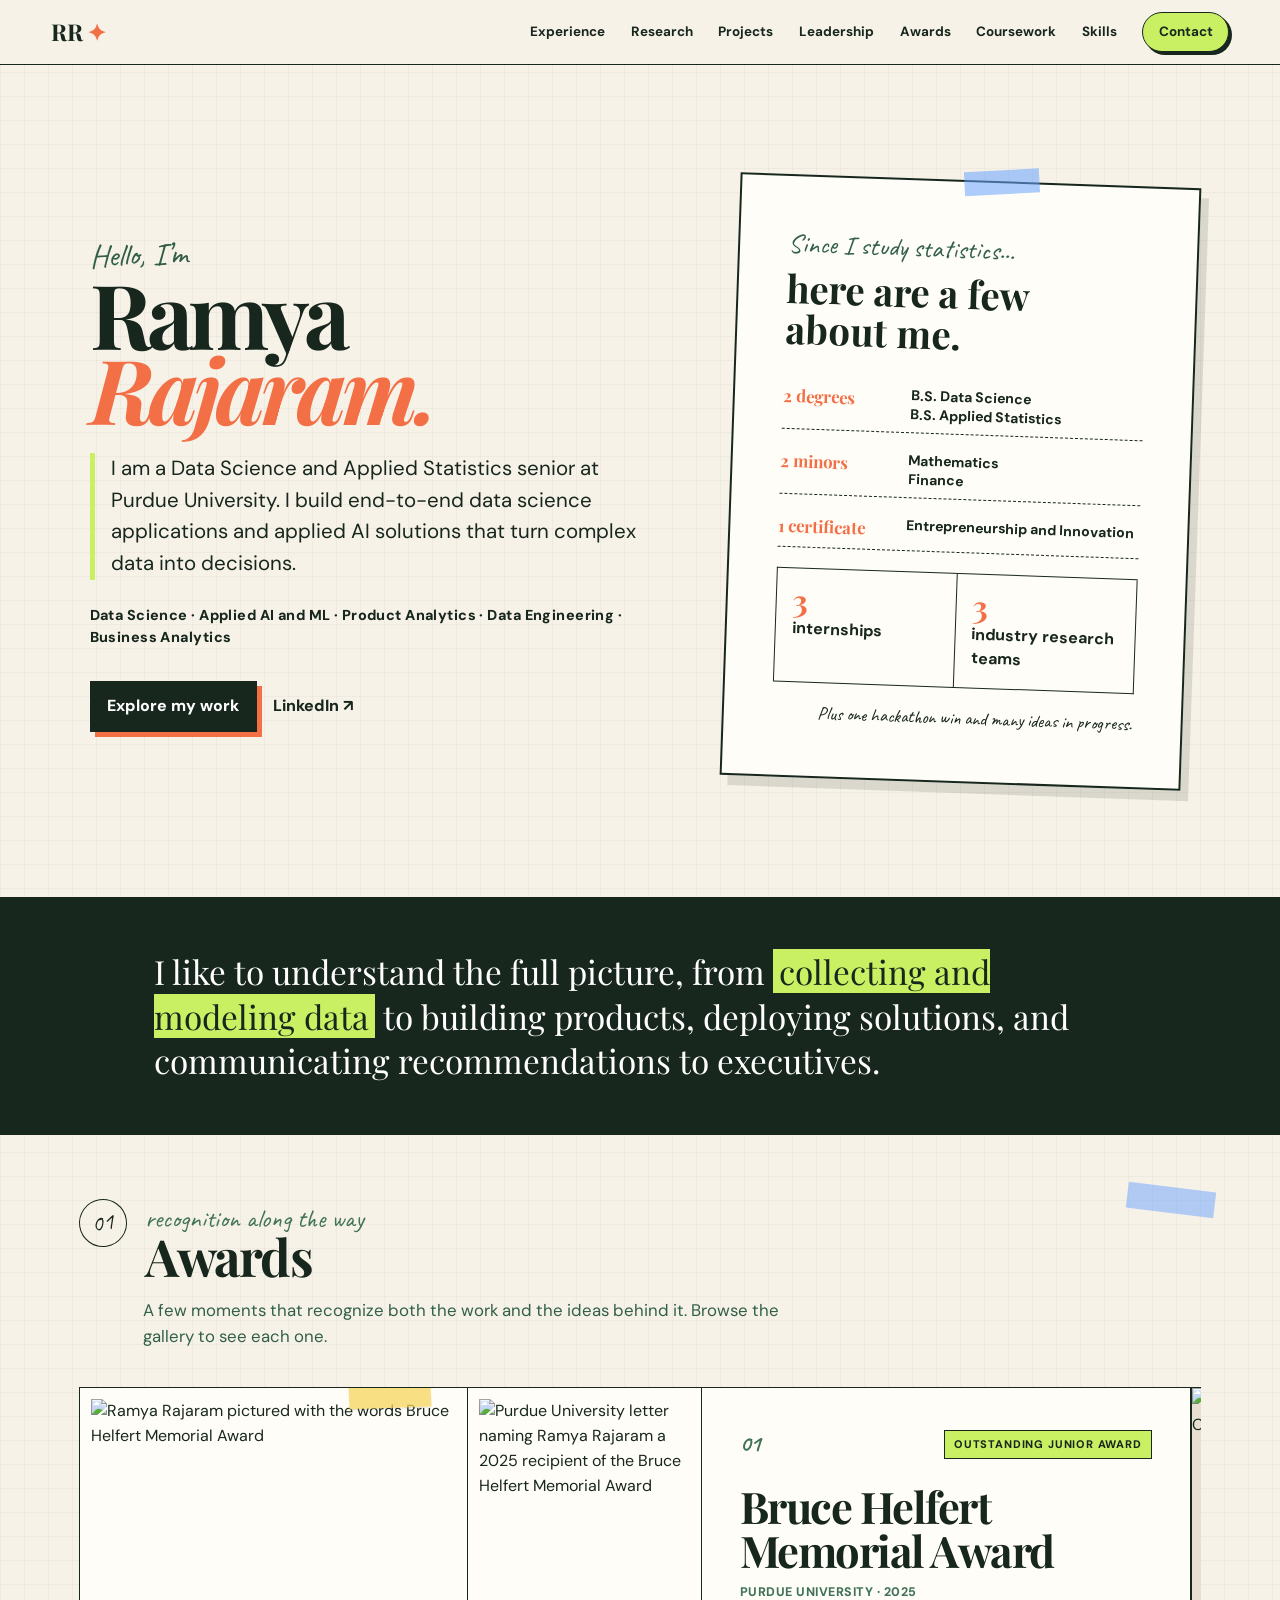
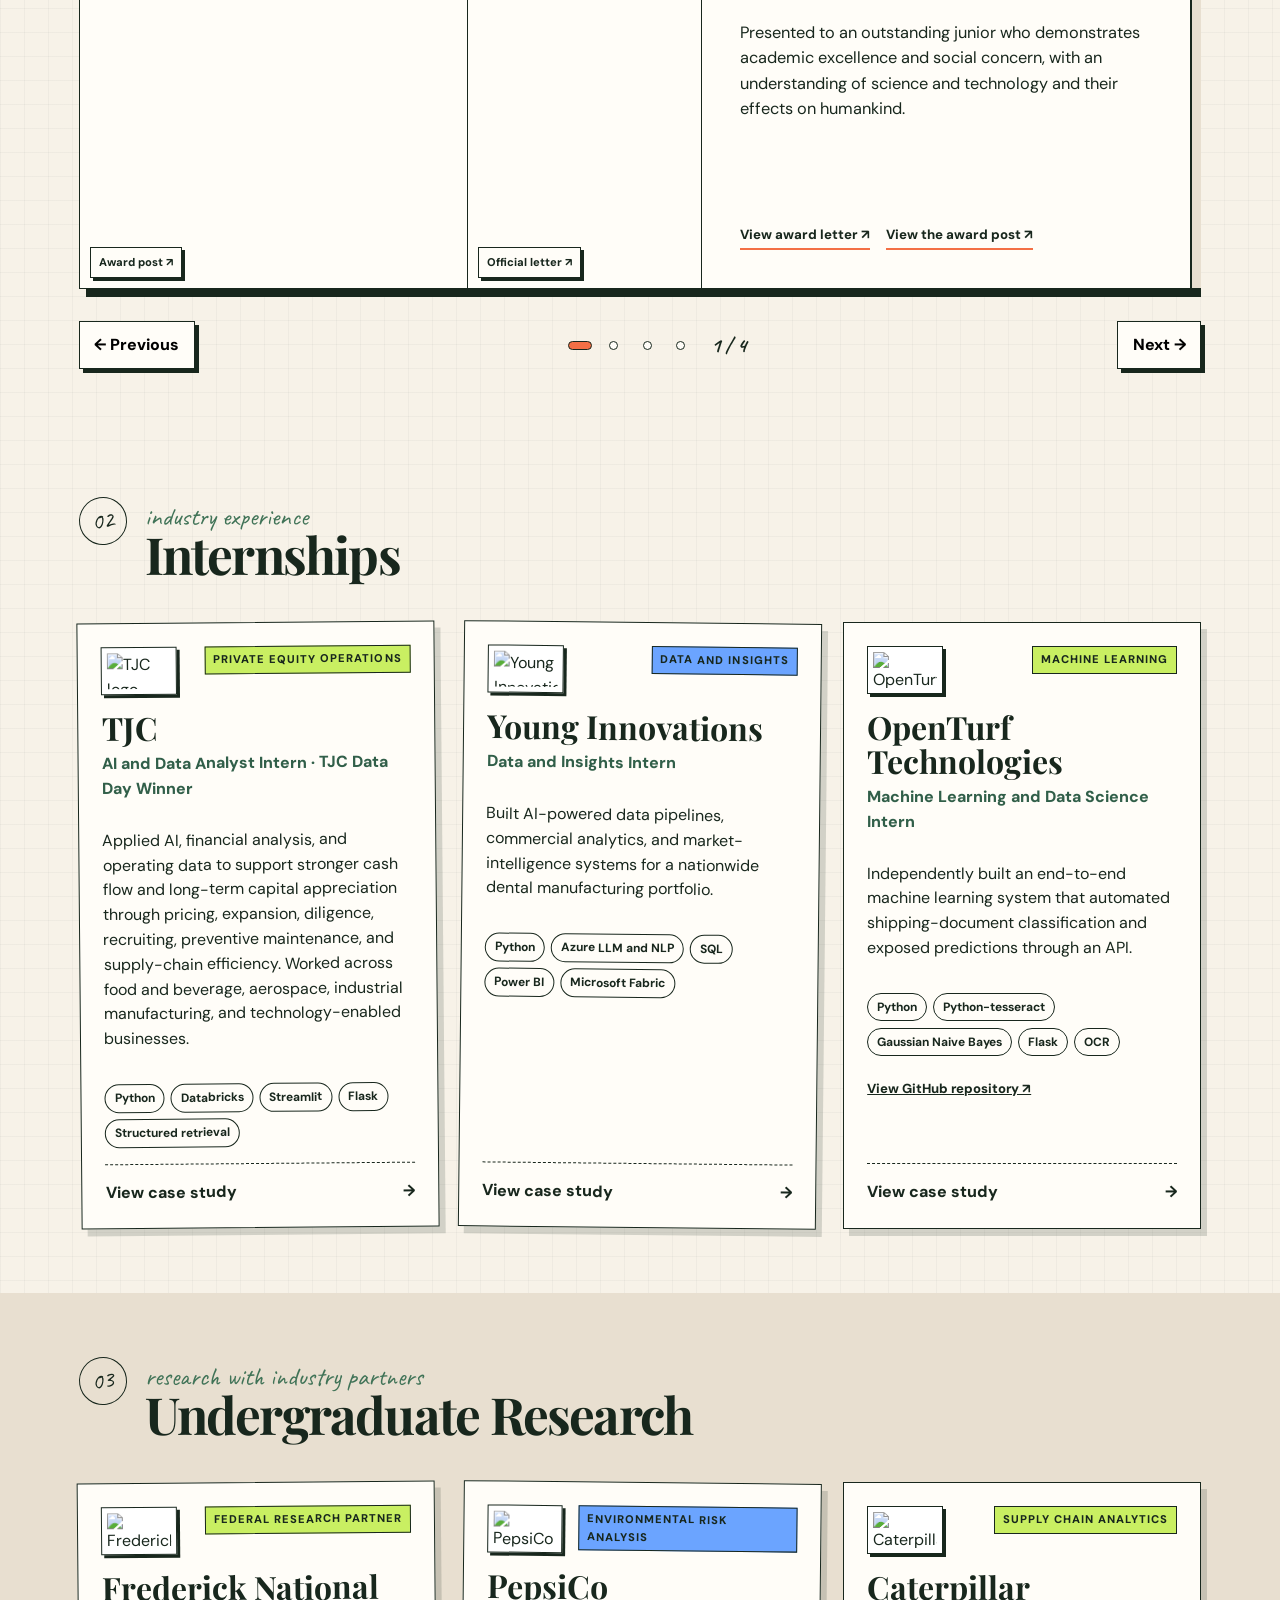
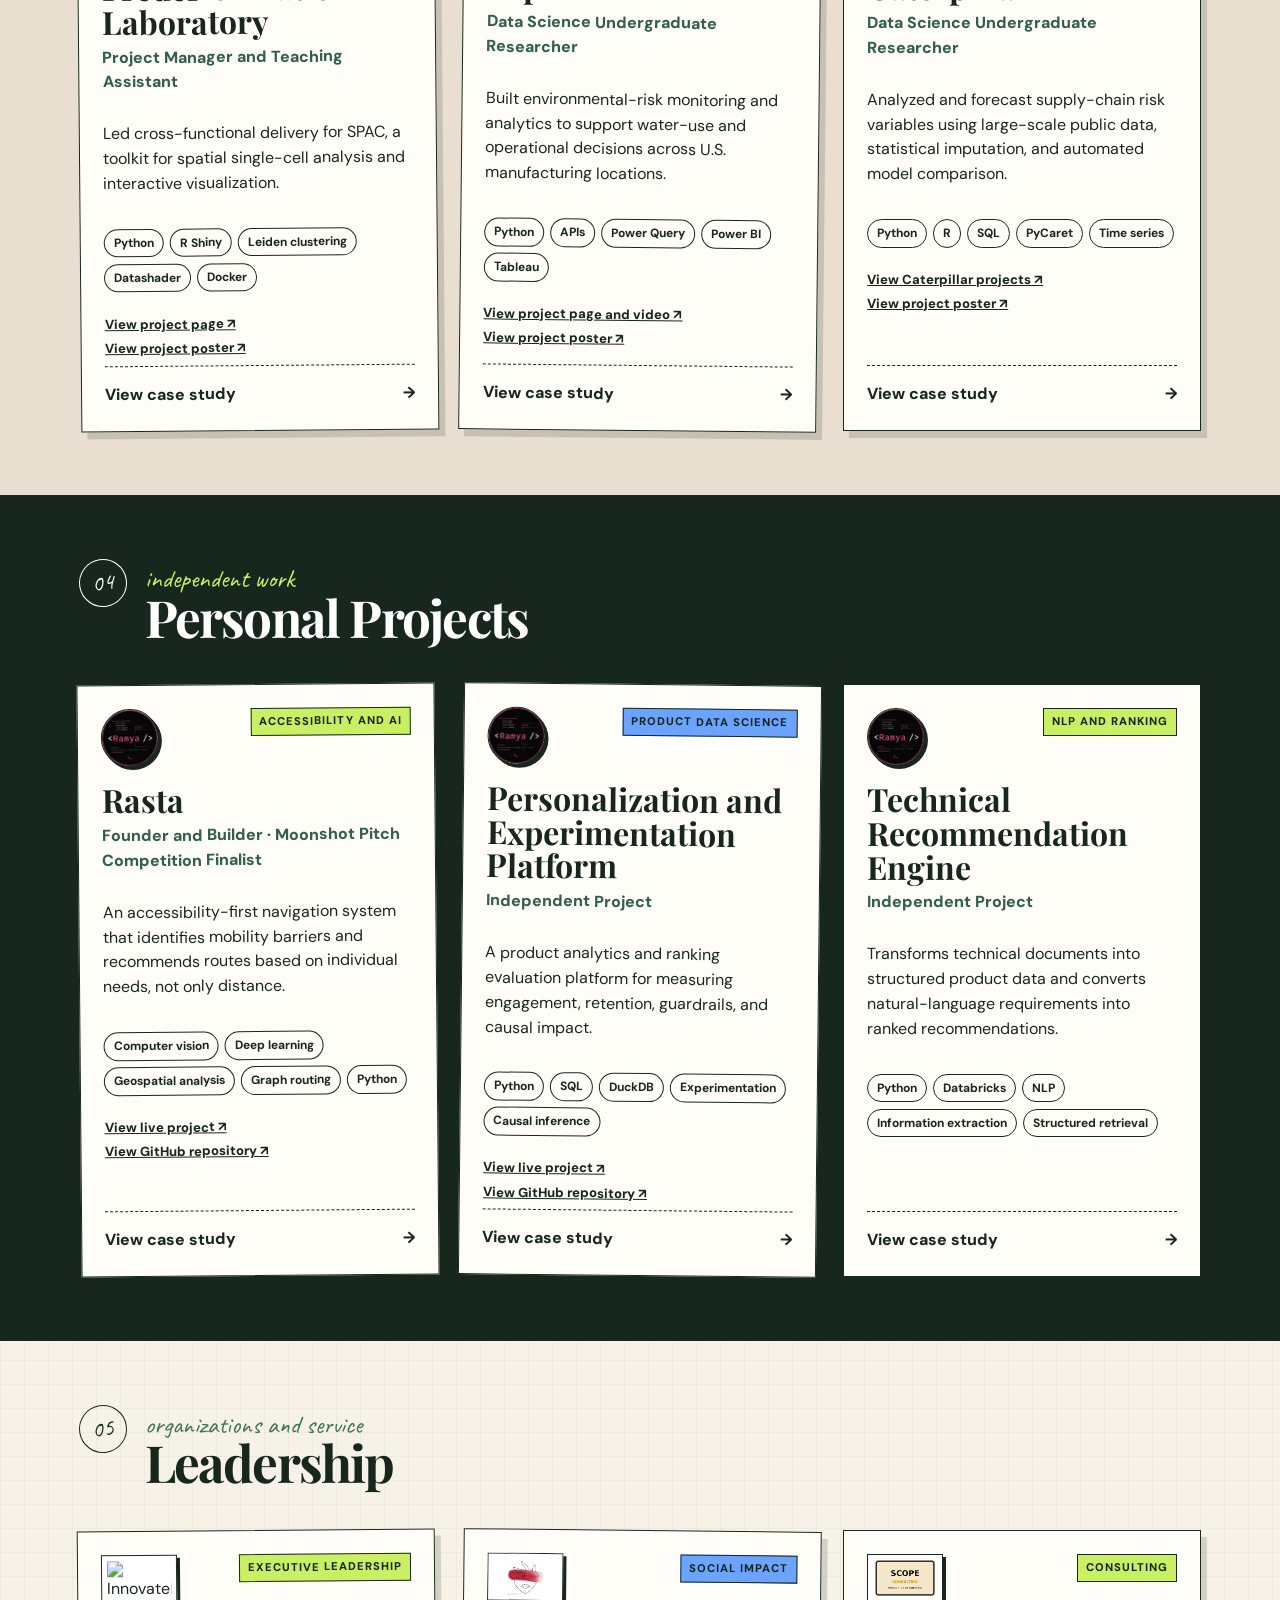
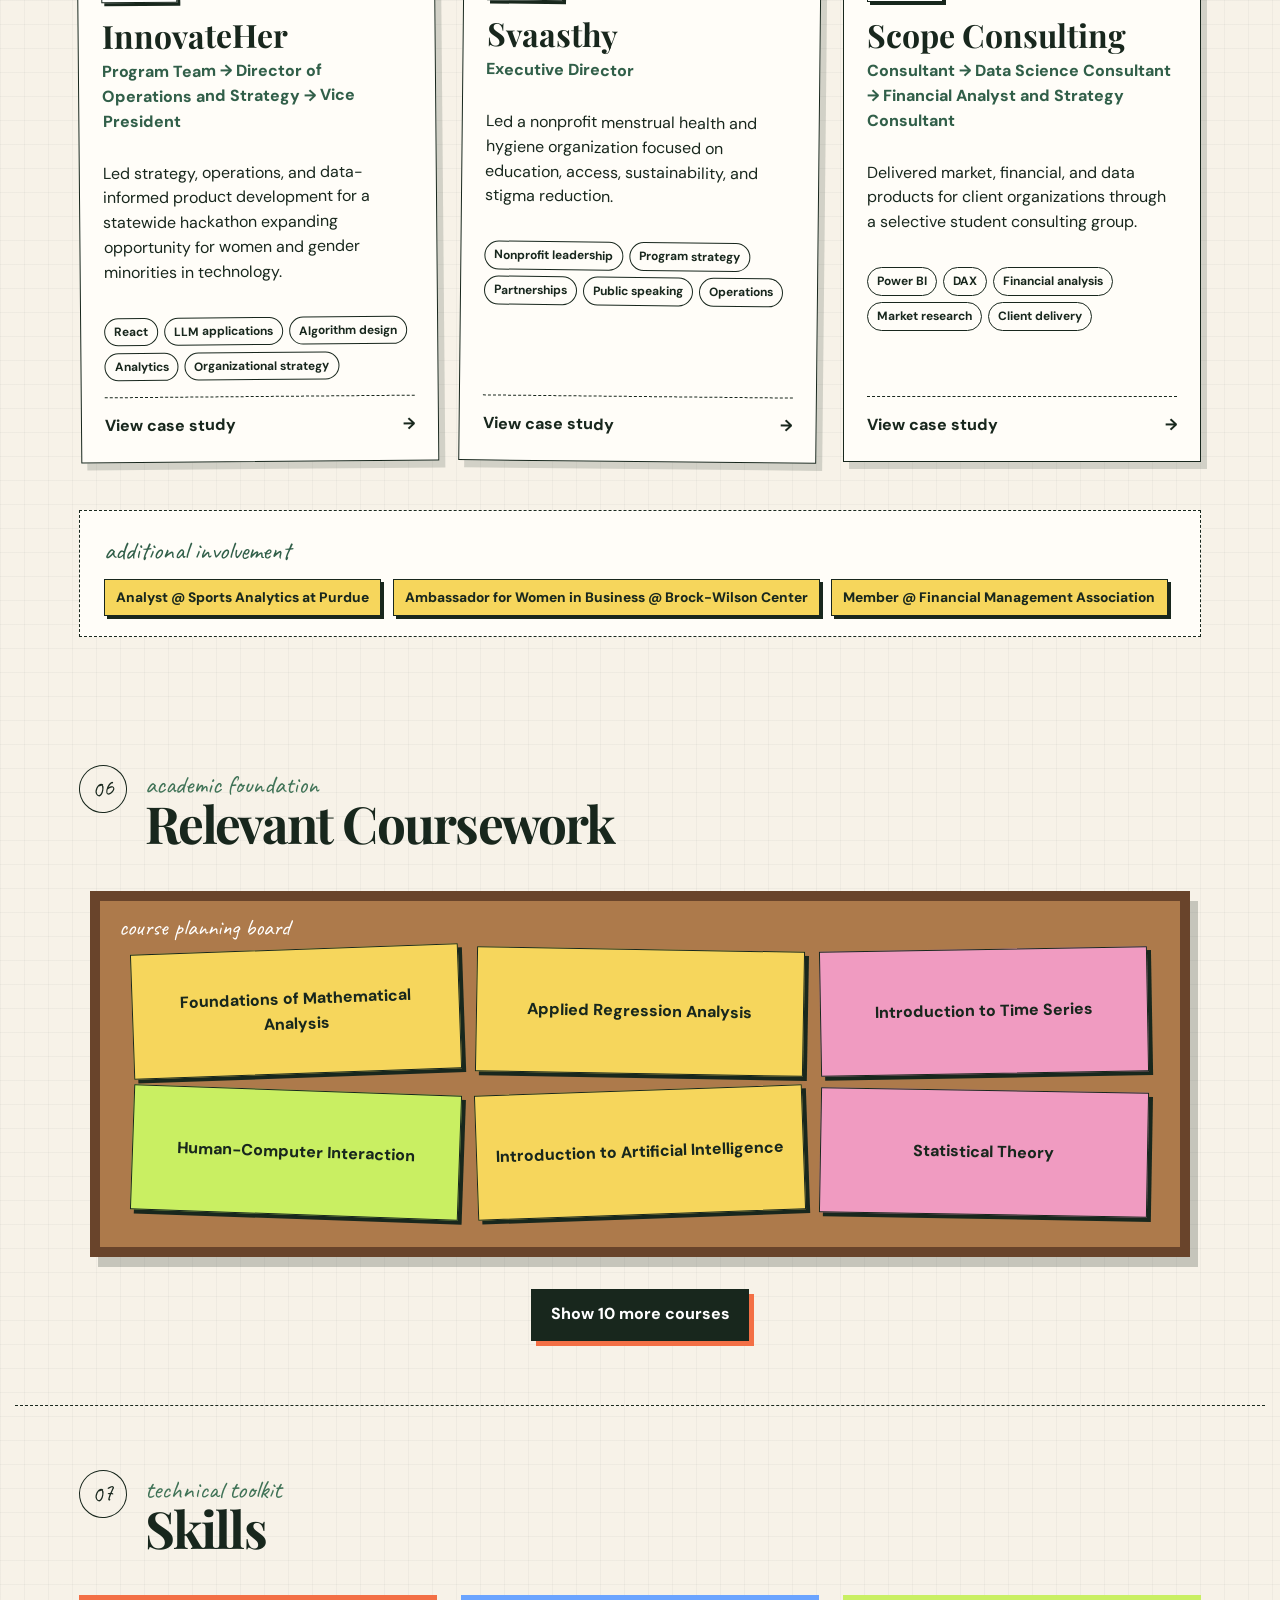
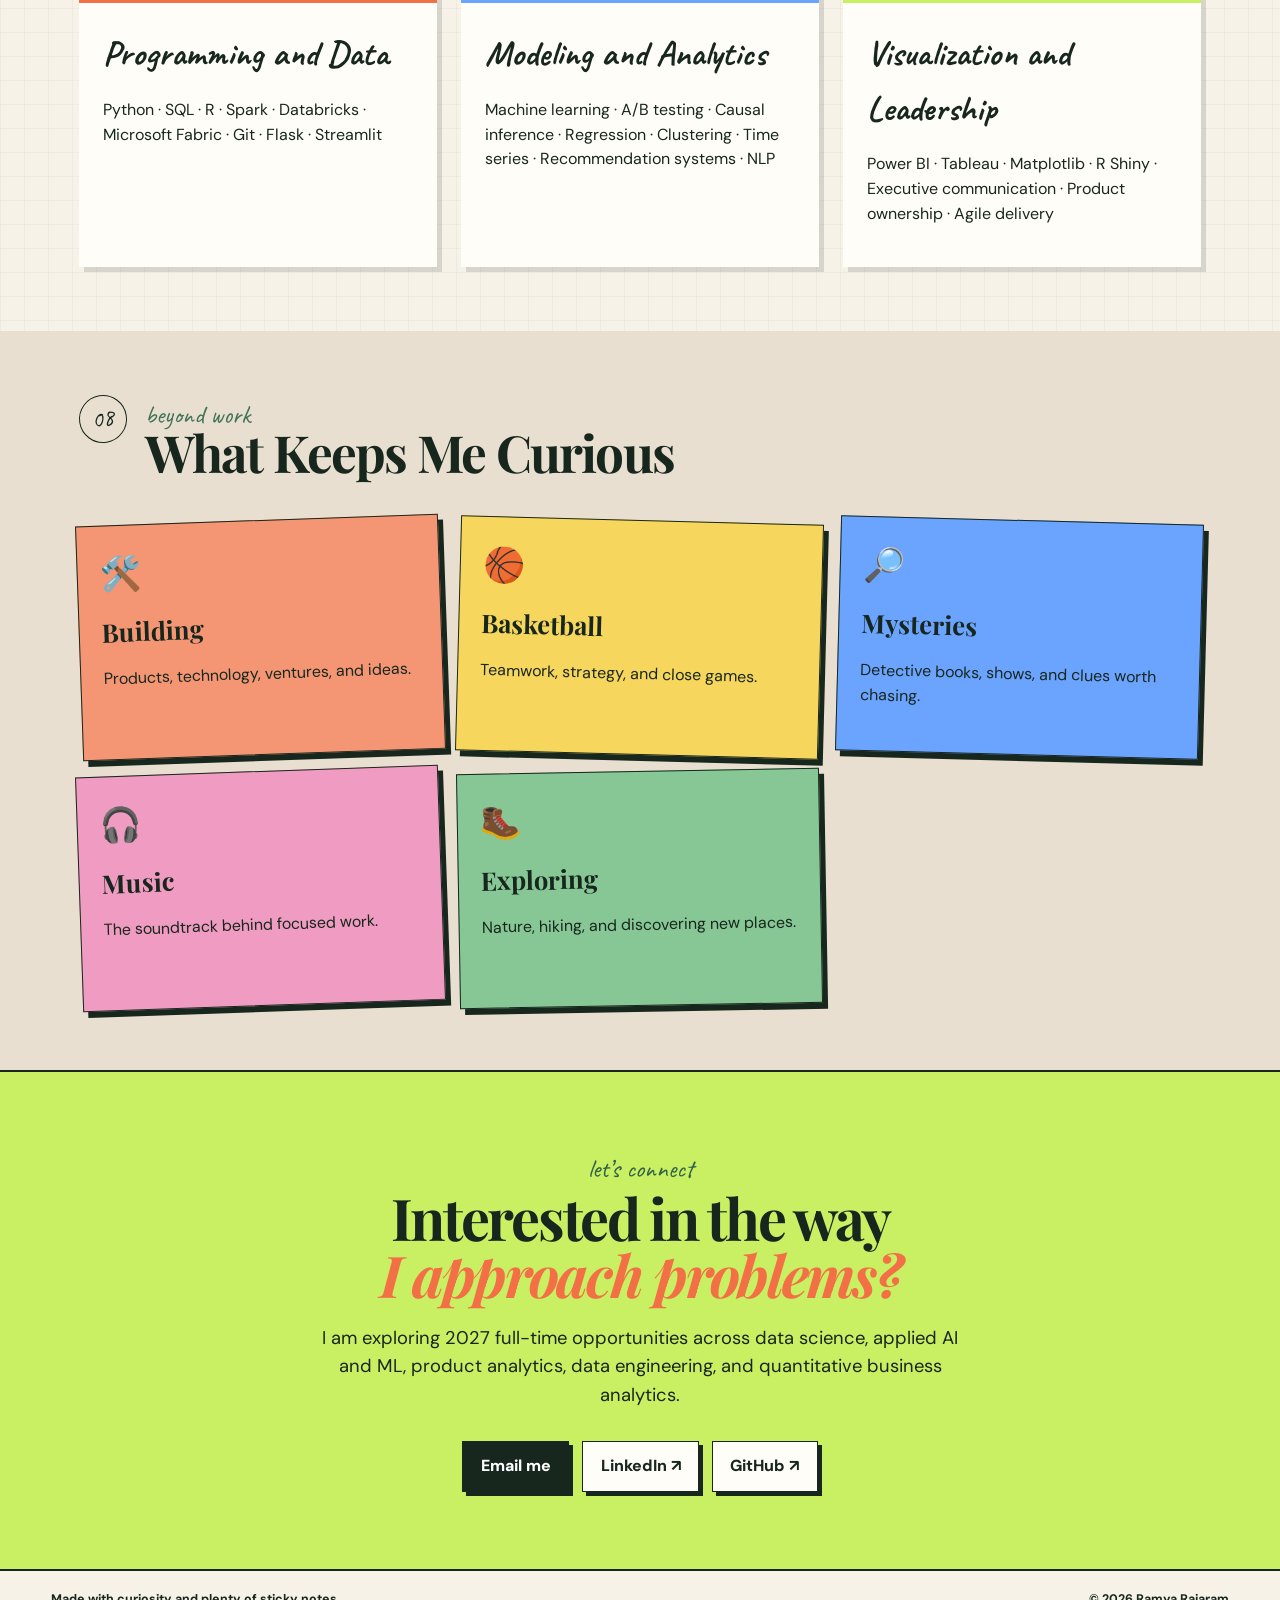
==== commit b8307af0: "award changes" ====
--- a/index.html
+++ b/index.html
@@ -2,11 +2,11 @@
 <a class="skip-link" href="#main">Skip to content</a><header class="site-header"><a class="wordmark" href="#top" aria-label="Ramya Rajaram home">RR<span>✦</span></a><button class="menu-button" aria-expanded="false" aria-controls="site-nav">Explore</button><nav id="site-nav"><a href="#experience">Experience</a><a href="#research">Research</a><a href="#projects">Projects</a><a href="#leadership">Leadership</a><a href="#awards">Awards</a><a href="#coursework">Coursework</a><a href="#skills">Skills</a><a class="contact-pill" href="#contact">Contact</a></nav></header>
 <main id="main"><section class="hero" id="top"><div class="hero-copy"><p class="eyebrow">Hello, I’m</p><h1>Ramya<br><span>Rajaram.</span></h1><p class="intro">I am a Data Science and Applied Statistics senior at Purdue University. I build end-to-end data science applications and applied AI solutions that turn complex data into decisions.</p><p class="candidate-line">Data Science · Applied AI and ML · Product Analytics · Data Engineering · Business Analytics</p><div class="hero-actions"><a class="button primary" href="#experience">Explore my work</a><a class="button text-button" href="https://www.linkedin.com/in/ramya-rajaram-6606b0232" target="_blank" rel="noreferrer">LinkedIn ↗</a></div></div><aside class="stats-card"><p class="scribble">Since I study statistics...</p><h2>here are a few<br>about me.</h2><div class="academic-list"><div><strong>2 degrees</strong><span>B.S. Data Science<br>B.S. Applied Statistics</span></div><div><strong>2 minors</strong><span>Mathematics<br>Finance</span></div><div><strong>1 certificate</strong><span>Entrepreneurship and Innovation</span></div></div><div class="stat-grid compact-stats"><div><strong>3</strong><span>internships</span></div><div><strong>3</strong><span>industry research teams</span></div></div><p class="fine-print">Plus one hackathon win and many ideas in progress.</p></aside></section>
 <section class="manifesto"><p>I like to understand the full picture, from <mark>collecting and modeling data</mark> to building products, deploying solutions, and communicating recommendations to executives.</p></section>
-<section class="page-section portfolio-section" id="experience"><div class="section-heading"><span class="section-number">01</span><div><p class="handwritten">industry experience</p><h2>Internships</h2></div></div><div class="card-grid" id="internship-cards"></div></section>
-<section class="page-section portfolio-section research-bg" id="research"><div class="section-heading"><span class="section-number">02</span><div><p class="handwritten">research with industry partners</p><h2>Undergraduate Research</h2></div></div><div class="card-grid" id="research-cards"></div></section>
-<section class="page-section projects-section" id="projects"><div class="section-heading light-heading"><span class="section-number">03</span><div><p class="handwritten">independent work</p><h2>Personal Projects</h2></div></div><div class="card-grid" id="project-cards"></div></section>
-<section class="page-section portfolio-section" id="leadership"><div class="section-heading"><span class="section-number">04</span><div><p class="handwritten">organizations and service</p><h2>Leadership</h2></div></div><div class="card-grid" id="leadership-cards"></div><div class="involvement-note"><p class="handwritten">additional involvement</p><div class="involvement-list"><span>Analyst @ Sports Analytics at Purdue</span><span>Ambassador for Women in Business @ Brock-Wilson Center</span><span>Member @ Financial Management Association</span></div></div></section>
-<section class="page-section awards-section" id="awards"><div class="section-heading"><span class="section-number">05</span><div><p class="handwritten">recognition</p><h2>Awards</h2></div></div><div class="award-grid" id="award-cards"></div></section>
+<section class="page-section awards-section" id="awards"><div class="section-heading"><span class="section-number">01</span><div><p class="handwritten">recognition along the way</p><h2>Awards</h2></div></div><p class="awards-intro">A few moments that recognize both the work and the ideas behind it. Browse the gallery to see each one.</p><div class="award-carousel" aria-roledescription="carousel" aria-label="Awards gallery"><div class="award-viewport" id="award-viewport" tabindex="0" aria-describedby="award-instructions"><div class="award-track" id="award-cards" aria-live="polite"></div></div><p class="sr-only" id="award-instructions">Use the previous and next buttons, the position buttons, or the left and right arrow keys to move through the awards.</p><div class="award-controls"><button class="award-arrow" id="award-prev" type="button" aria-label="Previous award"><span aria-hidden="true">←</span> Previous</button><div class="award-position"><div class="award-dots" id="award-dots" aria-label="Choose an award"></div><p aria-live="polite"><span id="award-current">1</span> / <span id="award-total">4</span></p></div><button class="award-arrow" id="award-next" type="button" aria-label="Next award">Next <span aria-hidden="true">→</span></button></div></div></section>
+<section class="page-section portfolio-section" id="experience"><div class="section-heading"><span class="section-number">02</span><div><p class="handwritten">industry experience</p><h2>Internships</h2></div></div><div class="card-grid" id="internship-cards"></div></section>
+<section class="page-section portfolio-section research-bg" id="research"><div class="section-heading"><span class="section-number">03</span><div><p class="handwritten">research with industry partners</p><h2>Undergraduate Research</h2></div></div><div class="card-grid" id="research-cards"></div></section>
+<section class="page-section projects-section" id="projects"><div class="section-heading light-heading"><span class="section-number">04</span><div><p class="handwritten">independent work</p><h2>Personal Projects</h2></div></div><div class="card-grid" id="project-cards"></div></section>
+<section class="page-section portfolio-section" id="leadership"><div class="section-heading"><span class="section-number">05</span><div><p class="handwritten">organizations and service</p><h2>Leadership</h2></div></div><div class="card-grid" id="leadership-cards"></div><div class="involvement-note"><p class="handwritten">additional involvement</p><div class="involvement-list"><span>Analyst @ Sports Analytics at Purdue</span><span>Ambassador for Women in Business @ Brock-Wilson Center</span><span>Member @ Financial Management Association</span></div></div></section>
 <section class="page-section coursework-section" id="coursework"><div class="section-heading"><span class="section-number">06</span><div><p class="handwritten">academic foundation</p><h2>Relevant Coursework</h2></div></div><div class="course-board-frame"><span class="board-label handwritten">course planning board</span><div class="sticky-board home-board" id="course-board-home"></div></div><button class="course-button" id="open-courses" aria-expanded="false">Show more coursework</button></section>
 <section class="page-section skills-section" id="skills"><div class="section-heading"><span class="section-number">07</span><div><p class="handwritten">technical toolkit</p><h2>Skills</h2></div></div><div class="skills-board"><article><h3>Programming and Data</h3><p>Python · SQL · R · Spark · Databricks · Microsoft Fabric · Git · Flask · Streamlit</p></article><article><h3>Modeling and Analytics</h3><p>Machine learning · A/B testing · Causal inference · Regression · Clustering · Time series · Recommendation systems · NLP</p></article><article><h3>Visualization and Leadership</h3><p>Power BI · Tableau · Matplotlib · R Shiny · Executive communication · Product ownership · Agile delivery</p></article></div></section>
 <section class="page-section hobbies-section" id="hobbies"><div class="section-heading"><span class="section-number">08</span><div><p class="handwritten">beyond work</p><h2>What Keeps Me Curious</h2></div></div><div class="hobby-wall"><article class="hobby coral"><span>🛠️</span><h3>Building</h3><p>Products, technology, ventures, and ideas.</p></article><article class="hobby yellow"><span>🏀</span><h3>Basketball</h3><p>Teamwork, strategy, and close games.</p></article><article class="hobby blue"><span>🔎</span><h3>Mysteries</h3><p>Detective books, shows, and clues worth chasing.</p></article><article class="hobby pink"><span>🎧</span><h3>Music</h3><p>The soundtrack behind focused work.</p></article><article class="hobby green"><span>🥾</span><h3>Exploring</h3><p>Nature, hiking, and discovering new places.</p></article></div></section>
--- a/styles.css
+++ b/styles.css
@@ -155,6 +155,7 @@
 }
 
 @media(prefers-reduced-motion:reduce){html{scroll-behavior:auto}
+.award-track{transition:none!important}
 }
 
 .candidate-line{font-size:.9rem;font-weight:800;letter-spacing:.03em;max-width:720px;margin-top:1.5rem}
@@ -174,13 +175,60 @@
 .inline-links{display:flex;flex-direction:column;gap:.25rem;margin:.4rem 0}
 .inline-links a{font-size:.82rem;font-weight:800}
 .read-more{display:flex;justify-content:space-between;margin-top:auto;padding-top:1rem;border-top:1px dashed var(--ink);font-weight:800;text-decoration:none}
-.award-grid{display:grid;grid-template-columns:repeat(4,1fr);gap:1rem}
-.award-card{background:var(--yellow);border:1.5px solid var(--ink);padding:1.3rem;box-shadow:5px 5px 0 var(--ink);transform:rotate(-1deg)}
-.award-card:nth-child(even){background:var(--pink);transform:rotate(1deg)}
-.award-card h3{font-family:"Playfair Display";line-height:1.1}
-.award-card a{font-weight:800;font-size:.82rem}
+.sr-only{position:absolute;width:1px;height:1px;padding:0;margin:-1px;overflow:hidden;clip:rect(0,0,0,0);white-space:nowrap;border:0}
+.awards-section{position:relative}
+.awards-section:before{content:"";position:absolute;right:4%;top:3.25rem;width:88px;height:26px;background:rgba(107,164,255,.5);transform:rotate(7deg);pointer-events:none}
+.awards-section .section-heading{margin-bottom:.8rem}
+.awards-intro{max-width:650px;margin:0 0 2.4rem 4rem;font-size:1.05rem;color:#315f49}
+.award-carousel{position:relative}
+.award-viewport{overflow:hidden;padding:0 10px 12px 0;touch-action:pan-y}
+.award-viewport:focus-visible{outline:3px solid var(--orange);outline-offset:6px}
+.award-track{display:flex;align-items:stretch;transition:transform .48s cubic-bezier(.22,.7,.28,1);will-change:transform}
+.award-card{flex:0 0 100%;display:grid;grid-template-columns:minmax(0,1.12fr) minmax(320px,.88fr);min-height:500px;overflow:hidden;background:var(--cream);border:1.5px solid var(--ink);box-shadow:7px 8px 0 var(--ink)}
+.award-photo{position:relative;display:block;min-height:500px;overflow:hidden;border-right:1.5px solid var(--ink);background:#e8dfd0;text-decoration:none}
+.award-photo img{display:block;width:100%;height:100%;object-fit:cover;transition:transform .35s ease}
+.award-photo-contain{background:#f1ece1}
+.award-photo-contain img{object-fit:contain;object-position:center;padding:1rem}
+.award-photo:hover img,.award-photo:focus-visible img{transform:scale(1.02)}
+.award-photo:focus-visible{outline:4px solid var(--orange);outline-offset:-6px}
+.award-collage{position:relative;display:grid;grid-template-columns:minmax(0,1.25fr) minmax(0,.75fr);min-height:500px;overflow:hidden;border-right:1.5px solid var(--ink);background:#f1ece1}
+.award-collage>a{position:relative;display:grid;place-items:center;min-width:0;overflow:hidden;background:var(--cream);text-decoration:none}
+.award-collage>a:first-child{border-right:1.5px solid var(--ink)}
+.award-collage img{display:block;width:100%;height:100%;object-fit:contain;padding:.7rem;transition:transform .3s ease}
+.award-collage>a:hover img,.award-collage>a:focus-visible img{transform:scale(1.025)}
+.award-collage>a:focus-visible{outline:4px solid var(--orange);outline-offset:-6px}
+.award-image-label{position:absolute;left:.65rem;bottom:.65rem;background:var(--cream);border:1px solid var(--ink);box-shadow:3px 3px 0 var(--ink);padding:.35rem .5rem;font-size:.7rem;font-weight:800}
+.award-tape{position:absolute;top:-4px;left:50%;width:82px;height:24px;background:rgba(246,214,92,.74);transform:translateX(-50%) rotate(-2deg);box-shadow:0 1px 1px rgba(24,39,29,.12)}
+.award-expand{position:absolute;left:1rem;bottom:1rem;background:var(--cream);border:1px solid var(--ink);box-shadow:3px 3px 0 var(--ink);padding:.45rem .65rem;font-size:.76rem;font-weight:800}
+.award-art{position:relative;display:grid;place-content:center;min-height:500px;overflow:hidden;border-right:1.5px solid var(--ink);background:var(--ink);color:white;text-align:center;background-image:linear-gradient(rgba(255,255,255,.055) 1px,transparent 1px),linear-gradient(90deg,rgba(255,255,255,.055) 1px,transparent 1px);background-size:28px 28px}
+.award-art span{font-family:"Caveat",cursive;font-size:clamp(2.5rem,5vw,5rem);line-height:.9;color:var(--lime);transform:rotate(-3deg)}
+.award-art strong{font-family:"Playfair Display",serif;font-size:clamp(3rem,6vw,6.5rem);line-height:.88;color:var(--orange)}
+.award-art i{position:absolute;right:8%;top:10%;font-size:4rem;color:var(--yellow);font-style:normal;transform:rotate(12deg)}
+.award-copy{display:flex;flex-direction:column;padding:clamp(1.5rem,3vw,2.4rem)}
+.award-topline{display:flex;justify-content:space-between;align-items:center;gap:.8rem;margin-bottom:1.35rem}
+.award-index{font-family:"Caveat",cursive;font-size:1.45rem;font-weight:700;color:#407357}
+.award-recognition{display:inline-block;background:var(--lime);border:1px solid var(--ink);padding:.3rem .55rem;font-size:.69rem;font-weight:800;letter-spacing:.075em;text-transform:uppercase;text-align:right}
+.award-card:nth-child(2) .award-recognition{background:var(--pink)}
+.award-card:nth-child(3) .award-recognition{background:var(--blue)}
+.award-card:nth-child(4) .award-recognition{background:var(--yellow)}
+.award-card h3{font-family:"Playfair Display",serif;font-size:clamp(2rem,3.4vw,3.25rem);line-height:1.02;margin:0 0 .65rem;letter-spacing:-.035em}
+.award-meta{font-size:.78rem;font-weight:800;letter-spacing:.04em;color:#407357;margin:0 0 1rem;text-transform:uppercase}
+.award-note{font-size:1.02rem;margin:.1rem 0 1.5rem}
+.award-links{display:flex;align-items:flex-start;gap:.65rem 1rem;flex-wrap:wrap;margin-top:auto}
+.award-link{align-self:flex-start;border-bottom:2px solid var(--orange);padding-bottom:.15rem;font-size:.83rem;font-weight:800;text-decoration:none}
+.award-link:hover,.award-link:focus-visible{background:var(--yellow);outline:3px solid transparent}
+.award-controls{display:grid;grid-template-columns:auto 1fr auto;align-items:center;gap:1rem;margin-top:1.25rem}
+.award-arrow{border:1.5px solid var(--ink);background:var(--cream);box-shadow:4px 4px 0 var(--ink);padding:.65rem .9rem;font-weight:800;cursor:pointer}
+.award-arrow:hover,.award-arrow:focus-visible{background:var(--lime);outline:none;transform:translateY(-2px)}
+.award-position{display:flex;align-items:center;justify-content:center;gap:1rem}
+.award-position p{margin:0;font-family:"Caveat",cursive;font-size:1.3rem;font-weight:700}
+.award-dots{display:flex;align-items:center;justify-content:center;gap:.35rem}
+.award-dots button{display:grid;place-items:center;width:28px;height:28px;padding:0;border:0;background:transparent;cursor:pointer}
+.award-dots button span{width:9px;height:9px;border:1.5px solid var(--ink);border-radius:50%;background:var(--cream);transition:width .2s ease,border-radius .2s ease,background .2s ease}
+.award-dots button[aria-current] span{width:24px;border-radius:999px;background:var(--orange)}
+.award-dots button:focus-visible{outline:2px solid var(--orange);outline-offset:1px}
 .coursework-section{text-align:center}
-.coursework-section .section-heading{justify-content:center;text-align:left}
+.coursework-section .section-heading{justify-content:flex-start;text-align:left}
 .course-preview{display:flex;justify-content:center;gap:.75rem;flex-wrap:wrap;max-width:900px;margin:auto}
 .course-preview span,.sticky-board span{display:grid;place-items:center;background:var(--yellow);border:1px solid var(--ink);box-shadow:4px 4px 0 var(--ink);font-weight:800;padding:1rem;min-height:80px}
 .course-preview span:nth-child(even){background:var(--blue)}
@@ -218,13 +266,31 @@
 .detail-error{min-height:60vh;display:grid;place-content:center;text-align:center}
 
 @media(max-width:900px){.card-grid{grid-template-columns:1fr 1fr}
-.award-grid{grid-template-columns:1fr 1fr}
+.awards-intro{margin-left:0}
+.award-card{grid-template-columns:1fr;min-height:0}
+.award-photo,.award-art,.award-collage{min-height:0;aspect-ratio:16/10;border-right:0;border-bottom:1.5px solid var(--ink)}
+.award-photo-contain{aspect-ratio:16/10}
 .sticky-board{grid-template-columns:1fr 1fr}
 .portfolio-card{min-height:380px}
 .metric-strip{grid-template-columns:1fr}
 }
 
-@media(max-width:560px){.card-grid,.award-grid,.sticky-board{grid-template-columns:1fr}
+@media(max-width:560px){.card-grid,.sticky-board{grid-template-columns:1fr}
+.awards-section:before{display:none}
+.award-card{box-shadow:5px 6px 0 var(--ink)}
+.award-photo,.award-art,.award-collage{aspect-ratio:4/3}
+.award-collage{grid-template-columns:minmax(0,1.15fr) minmax(0,.85fr)}
+.award-collage img{padding:.35rem}
+.award-image-label{left:.4rem;bottom:.4rem;padding:.28rem .38rem;font-size:.62rem;box-shadow:2px 2px 0 var(--ink)}
+.award-photo-contain img{padding:.55rem}
+.award-copy{padding:1.25rem}
+.award-topline{align-items:flex-start;flex-direction:column;gap:.45rem}
+.award-card h3{font-size:2rem}
+.award-note{font-size:.95rem}
+.award-controls{gap:.5rem}
+.award-arrow{padding:.55rem .65rem;font-size:.76rem}
+.award-position{gap:.25rem;flex-direction:column}
+.award-position p{font-size:1rem;line-height:1}
 .portfolio-card{min-height:0;transform:none!important}
 .detail-body .site-header nav{display:flex;position:static;padding:0;border:0;background:transparent}
 .detail-body .site-header nav a:not(.contact-pill){display:none}
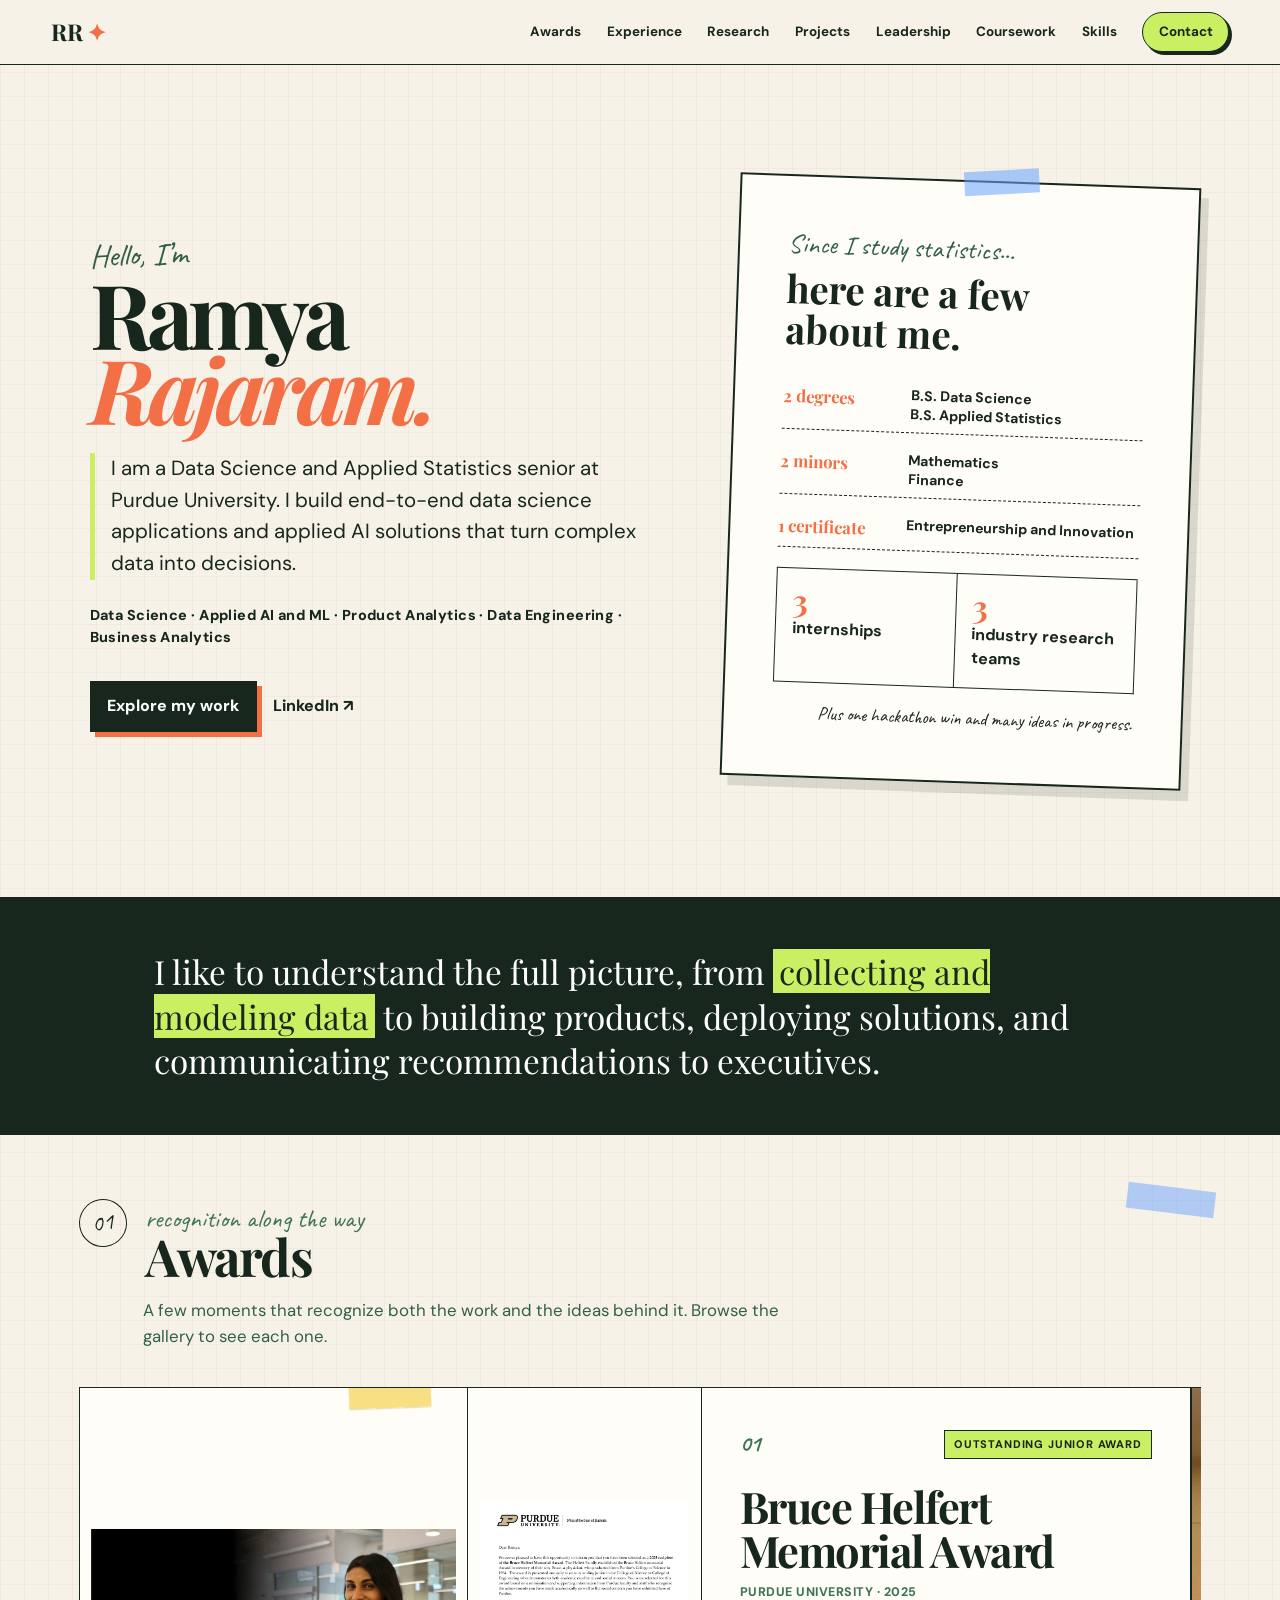
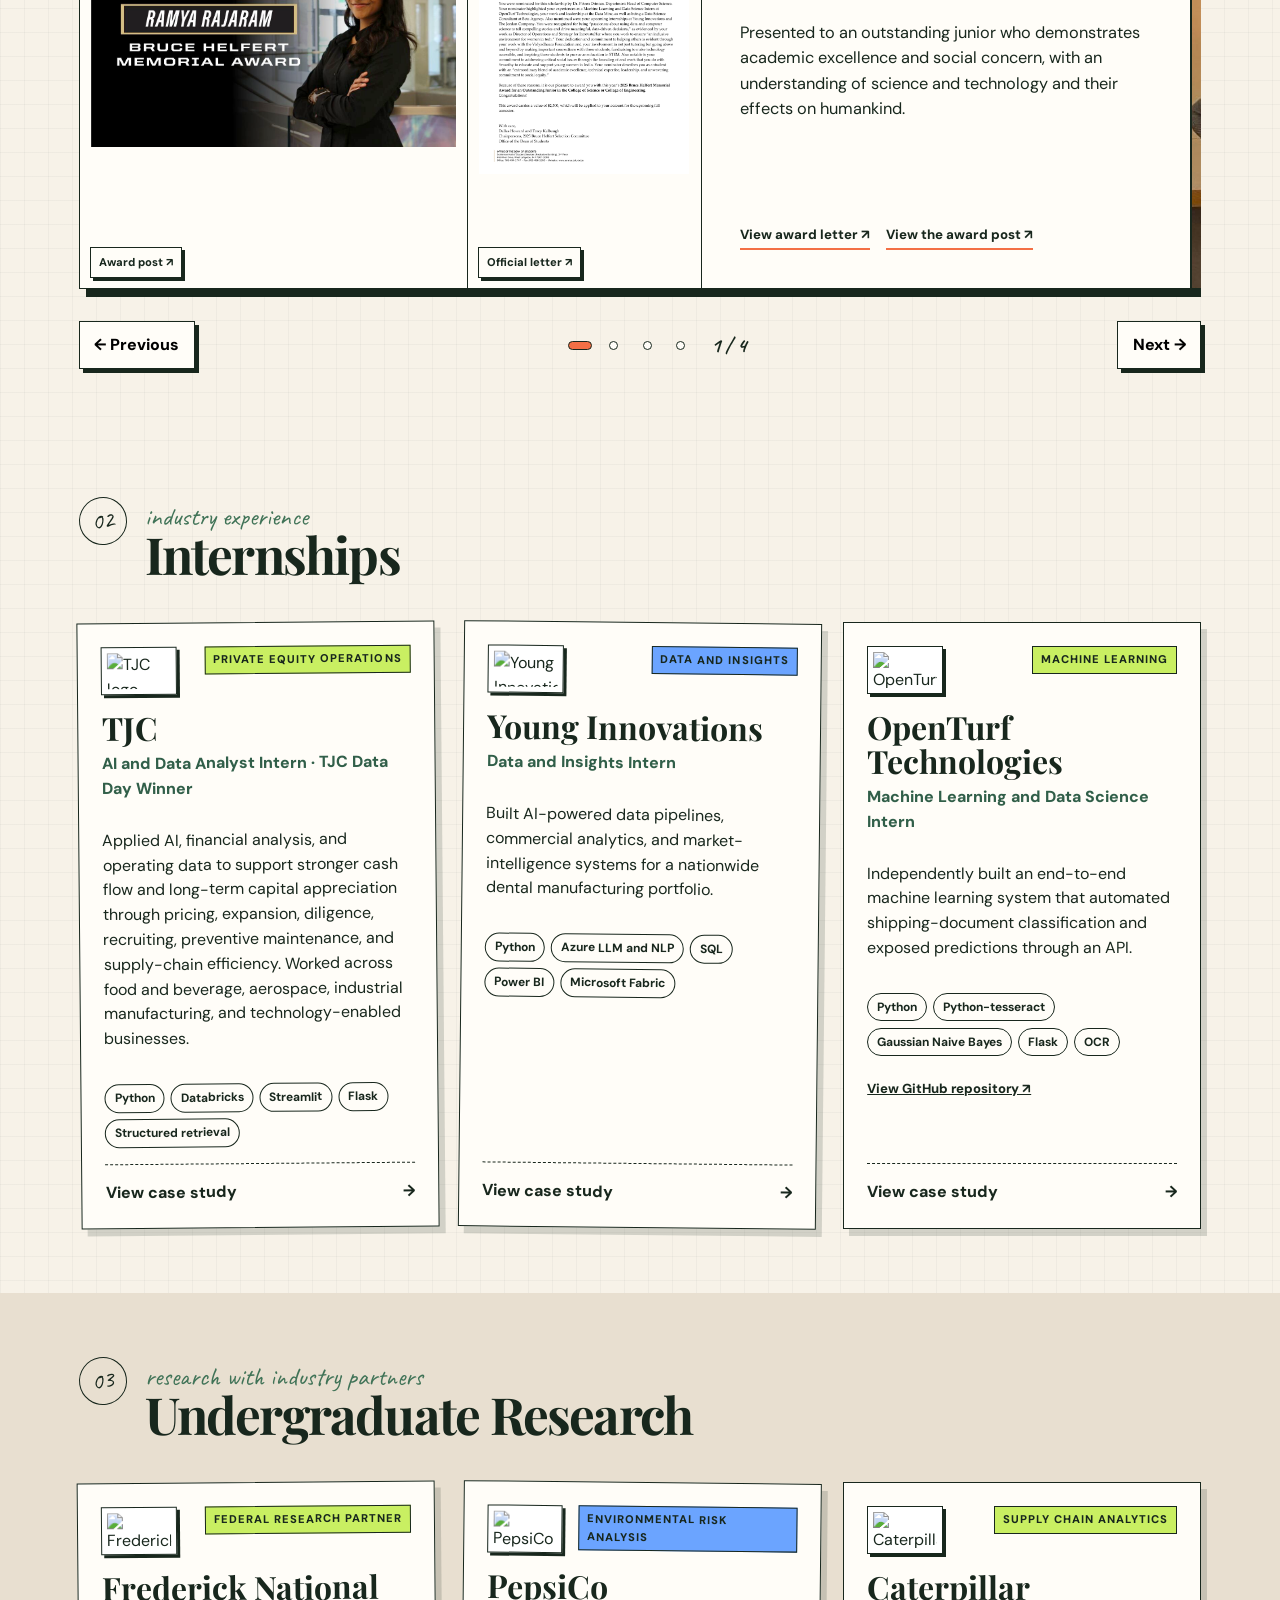
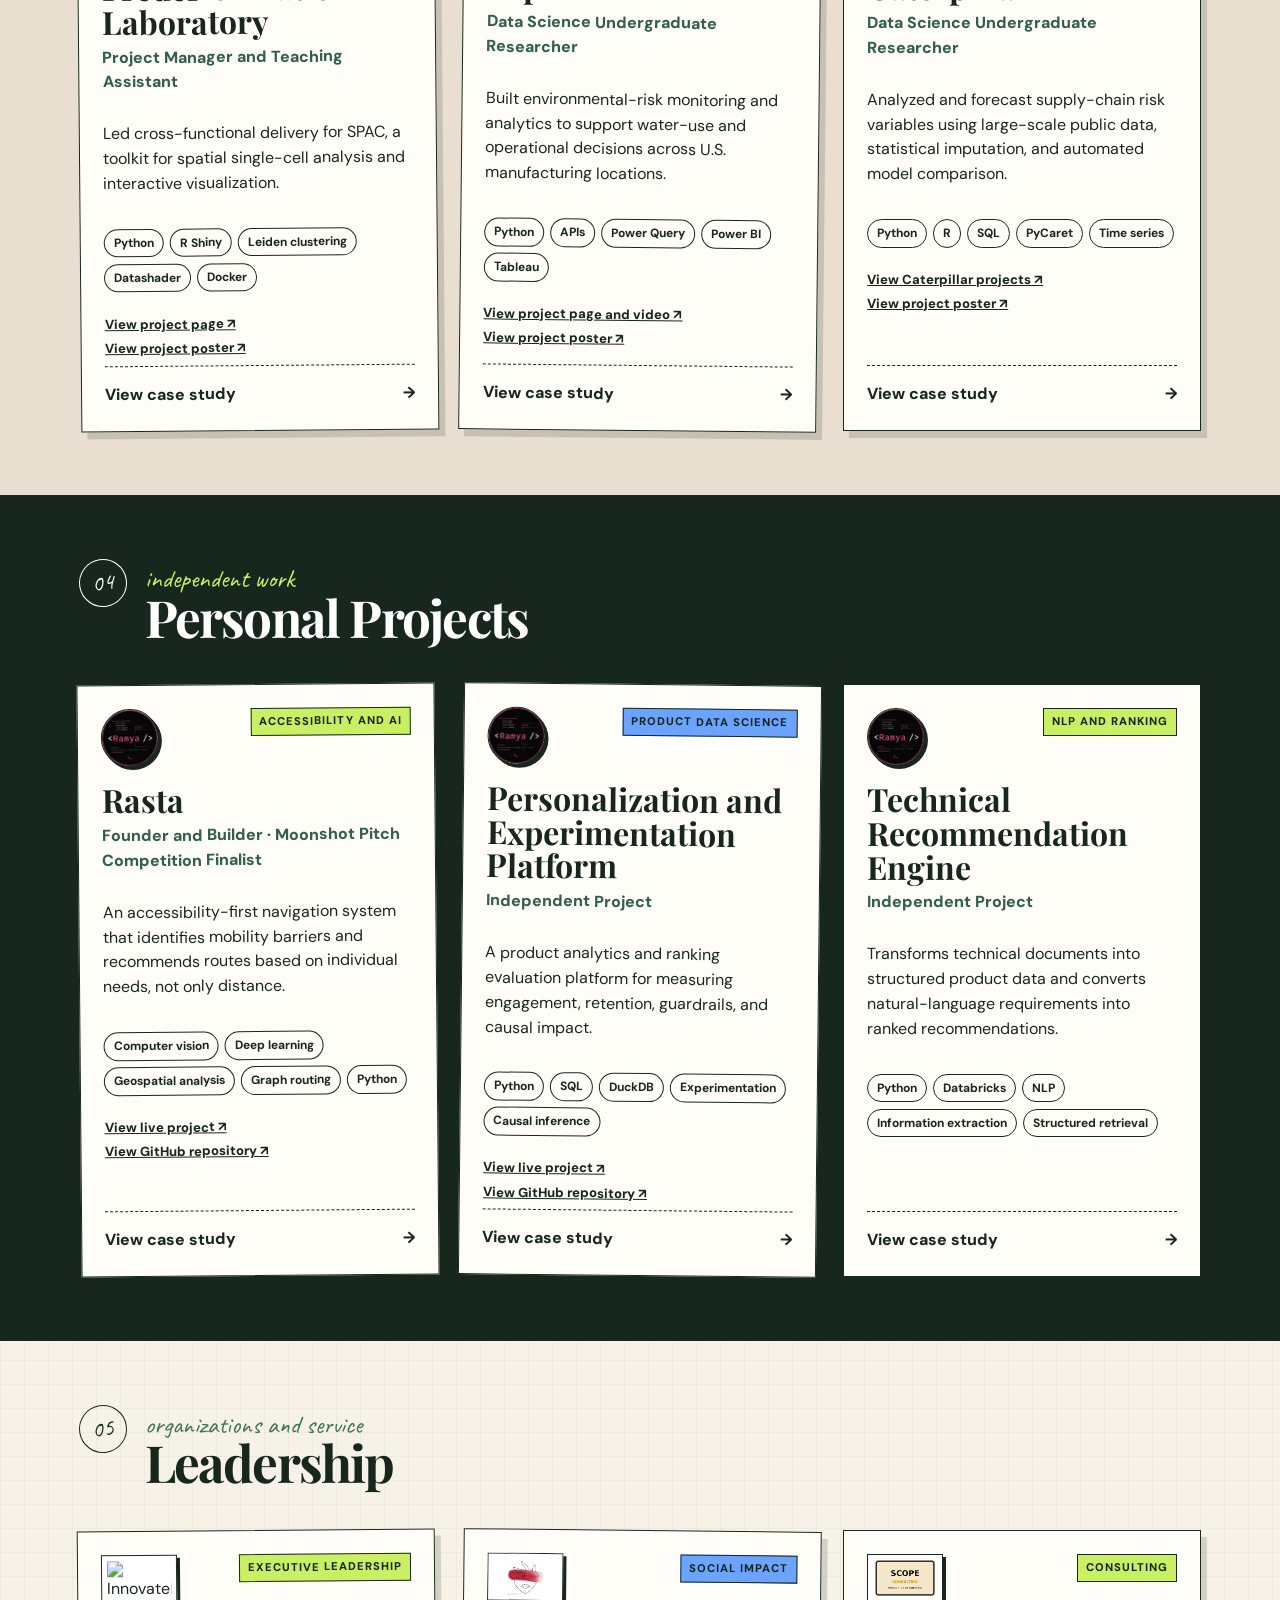
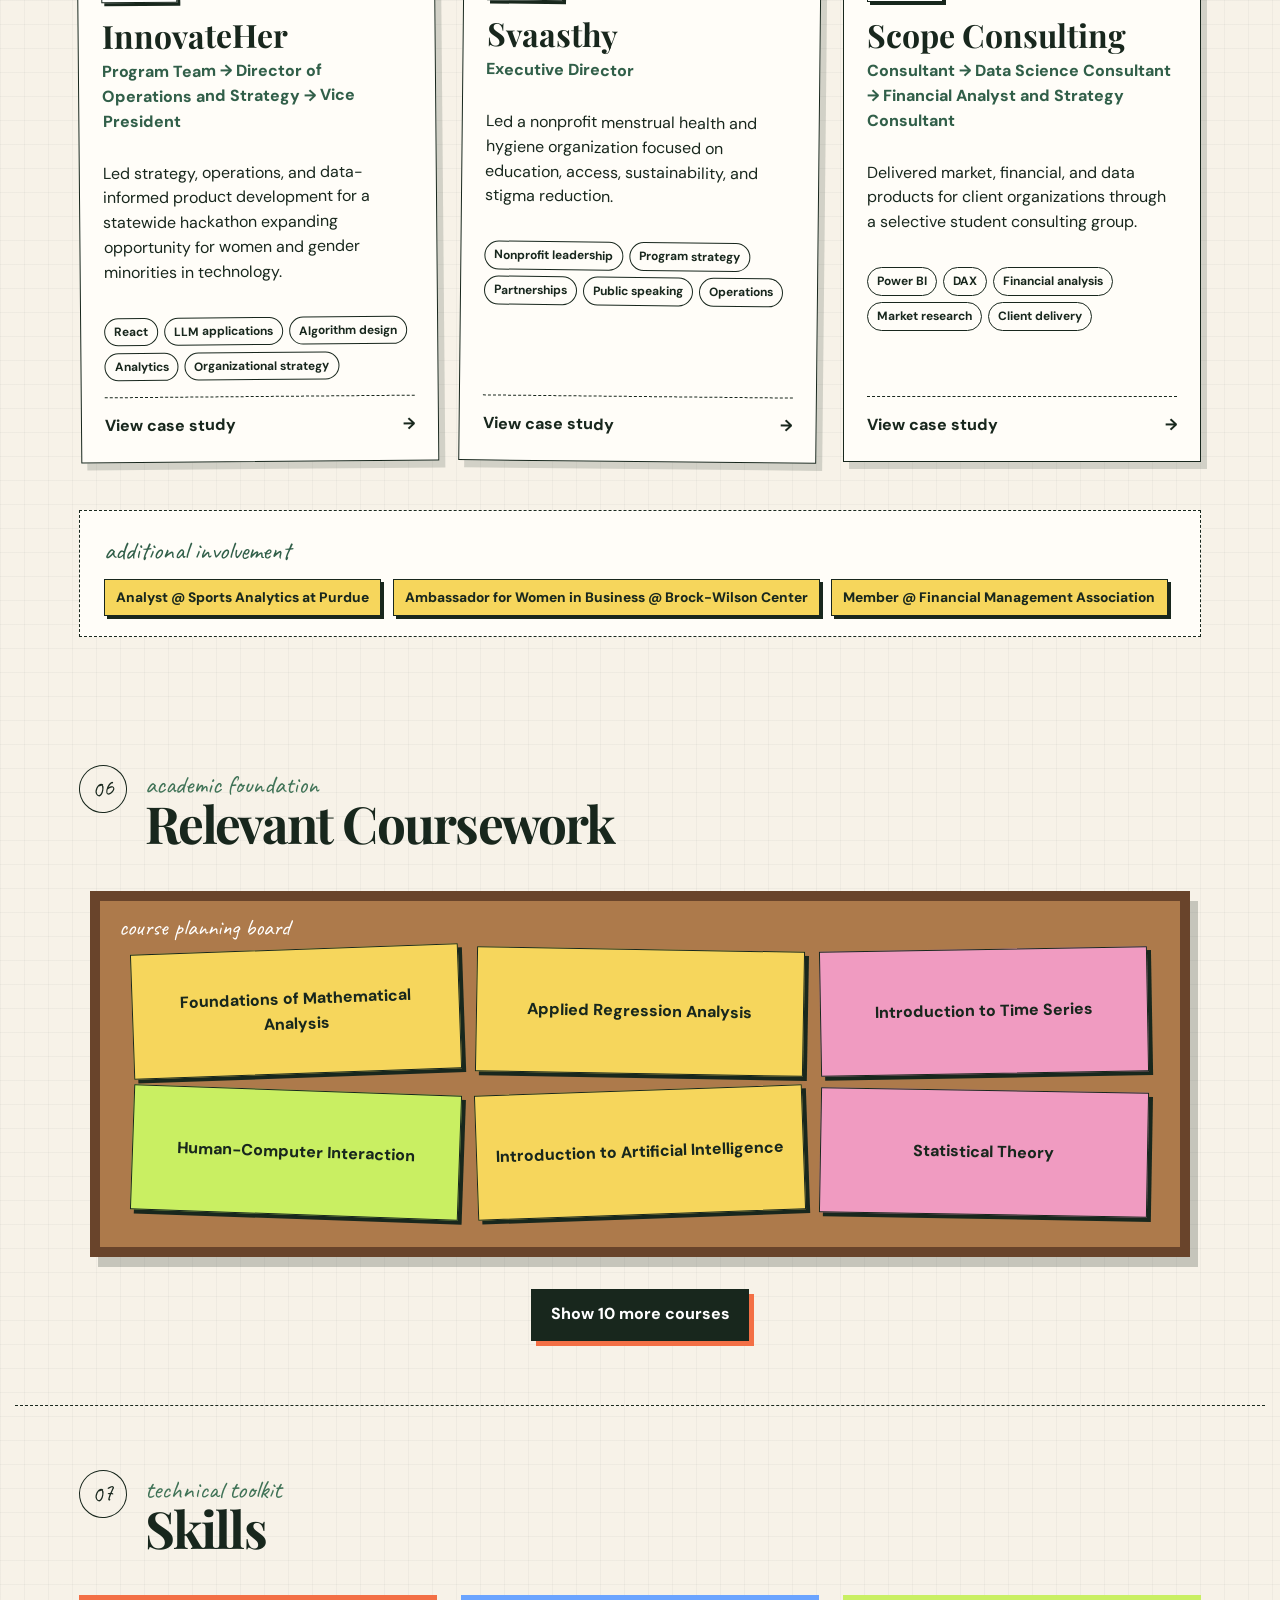
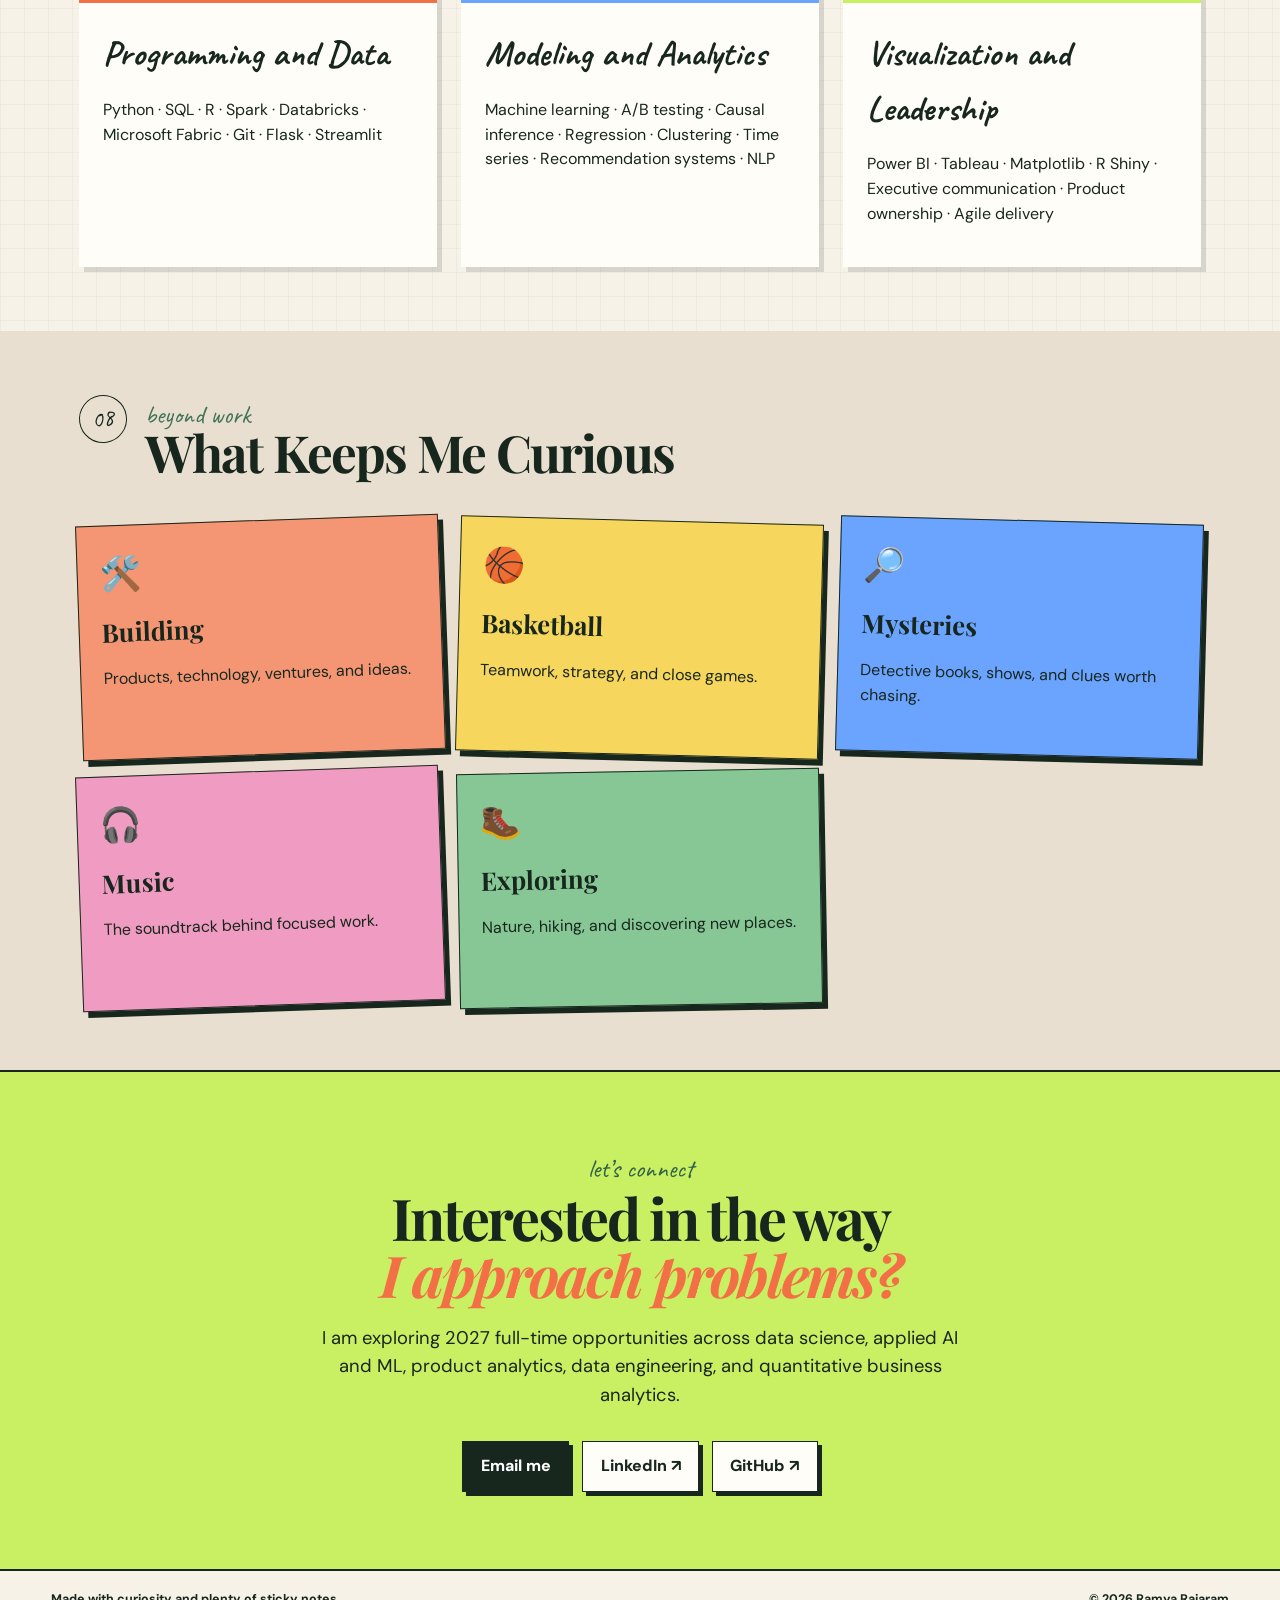
==== commit 3cc1eca1: "index update" ====
--- a/index.html
+++ b/index.html
@@ -1,5 +1,5 @@
 <!doctype html><html lang="en"><head><meta charset="utf-8"><meta name="viewport" content="width=device-width,initial-scale=1"><meta name="description" content="Ramya Rajaram: data science, applied statistics, machine learning, analytics, and product leadership."><title>Ramya Rajaram | Data Science, Analytics and ML</title><link rel="preconnect" href="https://fonts.googleapis.com"><link rel="preconnect" href="https://fonts.gstatic.com" crossorigin><link href="https://fonts.googleapis.com/css2?family=Caveat:wght@500;600;700&family=DM+Sans:wght@400;500;600;700&family=Playfair+Display:ital,wght@0,700;1,700&display=swap" rel="stylesheet"><link rel="stylesheet" href="styles.css"></head><body>
-<a class="skip-link" href="#main">Skip to content</a><header class="site-header"><a class="wordmark" href="#top" aria-label="Ramya Rajaram home">RR<span>✦</span></a><button class="menu-button" aria-expanded="false" aria-controls="site-nav">Explore</button><nav id="site-nav"><a href="#experience">Experience</a><a href="#research">Research</a><a href="#projects">Projects</a><a href="#leadership">Leadership</a><a href="#awards">Awards</a><a href="#coursework">Coursework</a><a href="#skills">Skills</a><a class="contact-pill" href="#contact">Contact</a></nav></header>
+<a class="skip-link" href="#main">Skip to content</a><header class="site-header"><a class="wordmark" href="#top" aria-label="Ramya Rajaram home">RR<span>✦</span></a><button class="menu-button" aria-expanded="false" aria-controls="site-nav">Explore</button><nav id="site-nav"><a href="#awards">Awards</a><a href="#experience">Experience</a><a href="#research">Research</a><a href="#projects">Projects</a><a href="#leadership">Leadership</a><a href="#coursework">Coursework</a><a href="#skills">Skills</a><a class="contact-pill" href="#contact">Contact</a></nav></header>
 <main id="main"><section class="hero" id="top"><div class="hero-copy"><p class="eyebrow">Hello, I’m</p><h1>Ramya<br><span>Rajaram.</span></h1><p class="intro">I am a Data Science and Applied Statistics senior at Purdue University. I build end-to-end data science applications and applied AI solutions that turn complex data into decisions.</p><p class="candidate-line">Data Science · Applied AI and ML · Product Analytics · Data Engineering · Business Analytics</p><div class="hero-actions"><a class="button primary" href="#experience">Explore my work</a><a class="button text-button" href="https://www.linkedin.com/in/ramya-rajaram-6606b0232" target="_blank" rel="noreferrer">LinkedIn ↗</a></div></div><aside class="stats-card"><p class="scribble">Since I study statistics...</p><h2>here are a few<br>about me.</h2><div class="academic-list"><div><strong>2 degrees</strong><span>B.S. Data Science<br>B.S. Applied Statistics</span></div><div><strong>2 minors</strong><span>Mathematics<br>Finance</span></div><div><strong>1 certificate</strong><span>Entrepreneurship and Innovation</span></div></div><div class="stat-grid compact-stats"><div><strong>3</strong><span>internships</span></div><div><strong>3</strong><span>industry research teams</span></div></div><p class="fine-print">Plus one hackathon win and many ideas in progress.</p></aside></section>
 <section class="manifesto"><p>I like to understand the full picture, from <mark>collecting and modeling data</mark> to building products, deploying solutions, and communicating recommendations to executives.</p></section>
 <section class="page-section awards-section" id="awards"><div class="section-heading"><span class="section-number">01</span><div><p class="handwritten">recognition along the way</p><h2>Awards</h2></div></div><p class="awards-intro">A few moments that recognize both the work and the ideas behind it. Browse the gallery to see each one.</p><div class="award-carousel" aria-roledescription="carousel" aria-label="Awards gallery"><div class="award-viewport" id="award-viewport" tabindex="0" aria-describedby="award-instructions"><div class="award-track" id="award-cards" aria-live="polite"></div></div><p class="sr-only" id="award-instructions">Use the previous and next buttons, the position buttons, or the left and right arrow keys to move through the awards.</p><div class="award-controls"><button class="award-arrow" id="award-prev" type="button" aria-label="Previous award"><span aria-hidden="true">←</span> Previous</button><div class="award-position"><div class="award-dots" id="award-dots" aria-label="Choose an award"></div><p aria-live="polite"><span id="award-current">1</span> / <span id="award-total">4</span></p></div><button class="award-arrow" id="award-next" type="button" aria-label="Next award">Next <span aria-hidden="true">→</span></button></div></div></section>
